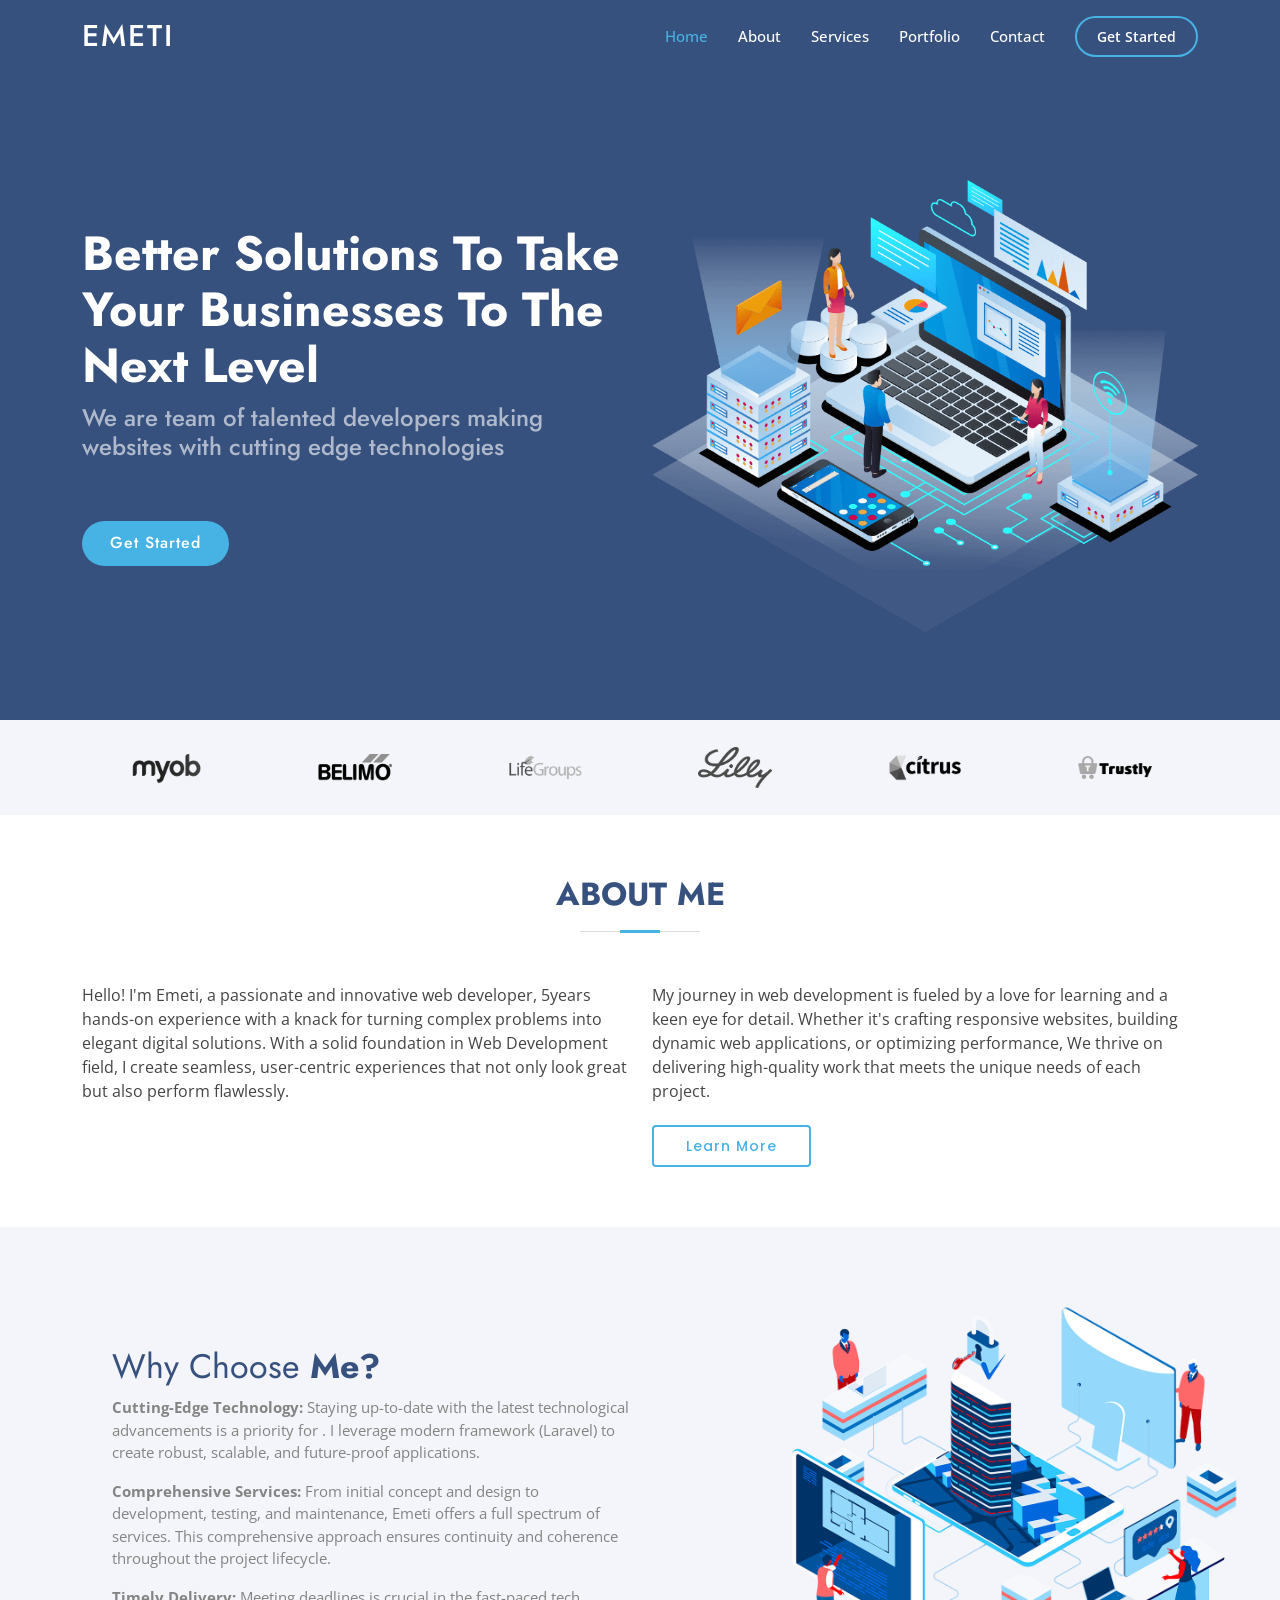
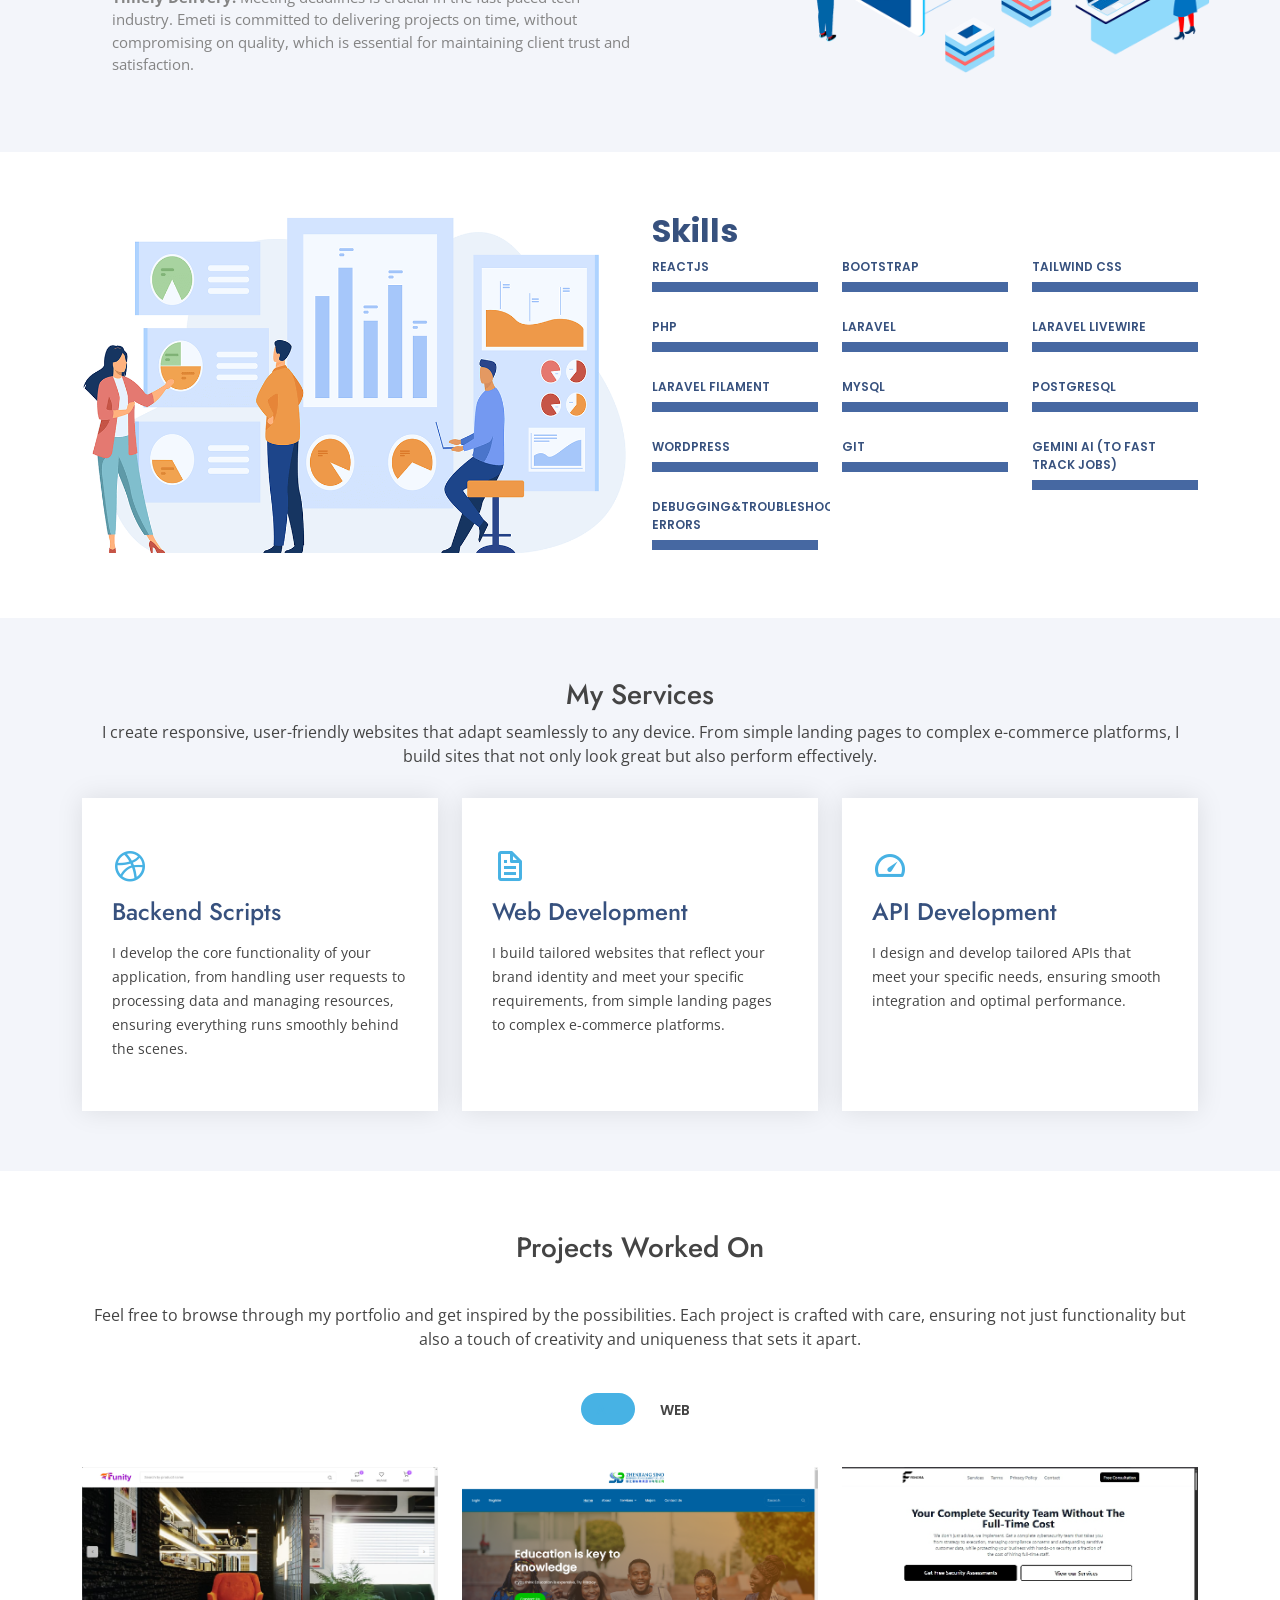
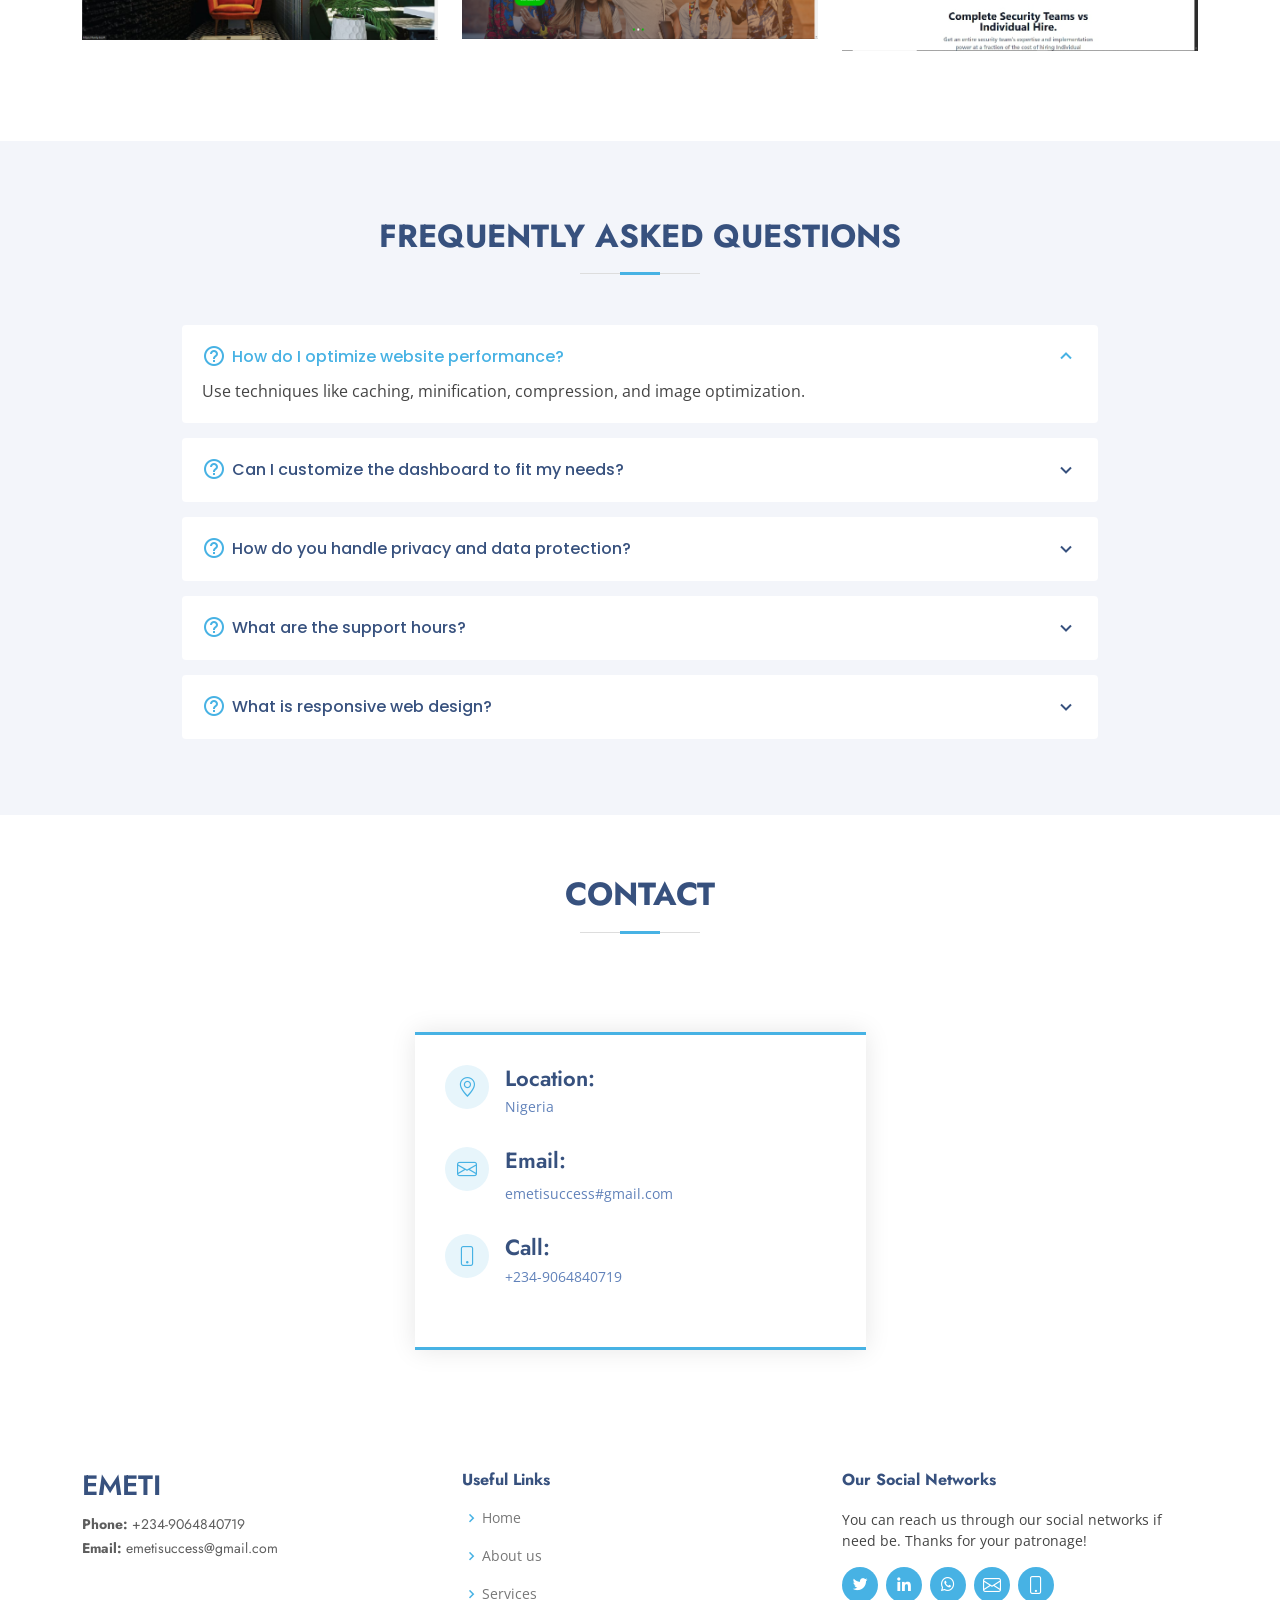
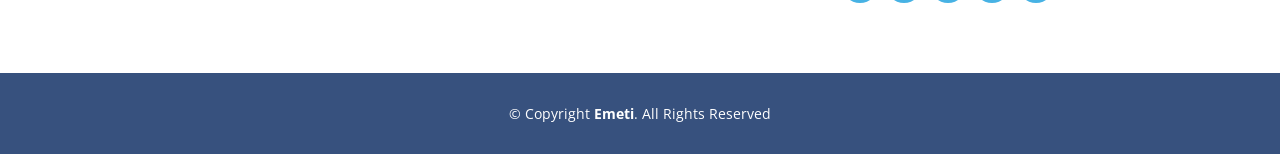
==== index.html @ b88a3e07 "updated my portfolio" ====
<!DOCTYPE html>
<html lang="en">
 <head>
  <meta charset="utf-8" />
  <meta content="width=device-width, initial-scale=1.0" name="viewport" />

  <title>Emeti</title>
  <meta
   content="Portfolio,Open For Work, Reactjs, Senior Laravel developer, php developer, mysql developer, backend developer, JavaScript developer, bootstrap, Ajax, jquery, html, css, WordPress developer, WordPress, web designer, web development instructor, emetisuccess, Emeti, senior Developer, web-developer, web, developer,"
   name="keywords"
  />
  <meta
   content="Emetisuccess for his attention to detail and dedication to quality, Emeti prioritizes performance optimization to create lightning-fast web applications. He leverages the latest techniques and tools, such as caching, compression, and asynchronous programming, to ensure that his apps deliver exceptional speed and responsiveness."
   name="description"
  />
  <!-- Favicons -->
  <link href="assets/img/favicon-32x32.png" rel="icon" />
  <link href="assets/img/favicon-32x32.png" rel="apple-touch-icon" />

  <!-- Google Fonts -->
  <link
   href="https://fonts.googleapis.com/css?family=Open+Sans:300,300i,400,400i,600,600i,700,700i|Jost:300,300i,400,400i,500,500i,600,600i,700,700i|Poppins:300,300i,400,400i,500,500i,600,600i,700,700i"
   rel="stylesheet"
  />

  <!-- Vendor CSS Files -->
  <link href="assets/vendor/aos/aos.css" rel="stylesheet" />
  <link href="assets/vendor/bootstrap/css/bootstrap.min.css" rel="stylesheet" />
  <link href="assets/vendor/bootstrap-icons/bootstrap-icons.css" rel="stylesheet" />
  <link href="assets/vendor/boxicons/css/boxicons.min.css" rel="stylesheet" />
  <link href="assets/vendor/glightbox/css/glightbox.min.css" rel="stylesheet" />
  <link href="assets/vendor/remixicon/remixicon.css" rel="stylesheet" />
  <link href="assets/vendor/swiper/swiper-bundle.min.css" rel="stylesheet" />

  <!-- Template Main CSS File -->
  <link href="assets/css/style.css" rel="stylesheet" />
 </head>

 <body>
  <!-- ======= Header ======= -->
  <header id="header" class="fixed-top">
   <div class="container d-flex align-items-center">
    <h1 class="logo me-auto"><a href="index.html">Emeti</a></h1>

    <nav id="navbar" class="navbar">
     <ul>
      <li><a class="nav-link scrollto active" href="#hero">Home</a></li>
      <li><a class="nav-link scrollto" href="#about">About</a></li>
      <li><a class="nav-link scrollto" href="#services">Services</a></li>
      <li><a class="nav-link scrollto" href="#portfolio">Portfolio</a></li>
      <li><a class="nav-link scrollto" href="#contact">Contact</a></li>
      <li><a class="getstarted scrollto" href="#about">Get Started</a></li>
     </ul>
     <i class="bi bi-list mobile-nav-toggle"></i>
    </nav>
    <!-- .navbar -->
   </div>
  </header>
  <!-- End Header -->

  <!-- ======= Hero Section ======= -->
  <section id="hero" class="d-flex align-items-center">
   <div class="container">
    <div class="row">
     <div
      class="col-lg-6 d-flex flex-column justify-content-center pt-4 pt-lg-0 order-2 order-lg-1"
      data-aos="fade-up"
      data-aos-delay="200"
     >
      <h1>Better Solutions To Take Your Businesses To The Next Level</h1>
      <h2>We are team of talented developers making websites with cutting edge technologies</h2>
      <div class="d-flex justify-content-center justify-content-lg-start">
       <a href="#about" class="btn-get-started scrollto">Get Started</a>
      </div>
     </div>
     <div class="col-lg-6 order-1 order-lg-2 hero-img" data-aos="zoom-in" data-aos-delay="200">
      <img src="assets/img/hero-img.png" class="img-fluid animated" alt="" />
     </div>
    </div>
   </div>
  </section>
  <!-- End Hero -->

  <main id="main">
   <!-- ======= Clients Section ======= -->
   <section id="clients" class="clients section-bg">
    <div class="container">
     <div class="row" data-aos="zoom-in">
      <div class="col-lg-2 col-md-4 col-6 d-flex align-items-center justify-content-center">
       <img src="assets/img/clients/client-1.png" class="img-fluid" alt="" />
      </div>

      <div class="col-lg-2 col-md-4 col-6 d-flex align-items-center justify-content-center">
       <img src="assets/img/clients/client-2.png" class="img-fluid" alt="" />
      </div>

      <div class="col-lg-2 col-md-4 col-6 d-flex align-items-center justify-content-center">
       <img src="assets/img/clients/client-3.png" class="img-fluid" alt="" />
      </div>

      <div class="col-lg-2 col-md-4 col-6 d-flex align-items-center justify-content-center">
       <img src="assets/img/clients/client-4.png" class="img-fluid" alt="" />
      </div>

      <div class="col-lg-2 col-md-4 col-6 d-flex align-items-center justify-content-center">
       <img src="assets/img/clients/client-5.png" class="img-fluid" alt="" />
      </div>

      <div class="col-lg-2 col-md-4 col-6 d-flex align-items-center justify-content-center">
       <img src="assets/img/clients/client-6.png" class="img-fluid" alt="" />
      </div>
     </div>
    </div>
   </section>
   <!-- End Cliens Section -->

   <!-- ======= About Us Section ======= -->
   <section id="about" class="about">
    <div class="container" data-aos="fade-up">
     <div class="section-title">
      <h2>About Me</h2>
     </div>

     <div class="row content">
      <div class="col-lg-6">
       <p>
        Hello! I'm Emeti, a passionate and innovative web developer, 5years hands-on experience with a knack for turning complex
        problems into elegant digital solutions. With a solid foundation in Web Development field, I create seamless, user-centric
        experiences that not only look great but also perform flawlessly.
       </p>
      </div>
      <div class="col-lg-6 pt-4 pt-lg-0">
       <p>
        My journey in web development is fueled by a love for learning and a keen eye for detail. Whether it's crafting responsive
        websites, building dynamic web applications, or optimizing performance, We thrive on delivering high-quality work that
        meets the unique needs of each project.
       </p>
       <a href="#" class="btn-learn-more">Learn More</a>
      </div>
     </div>
    </div>
   </section>
   <!-- End About Us Section -->

   <!-- ======= Why Us Section ======= -->
   <section id="why-us" class="why-us section-bg">
    <div class="container-fluid" data-aos="fade-up">
     <div class="row">
      <div class="col-lg-7 d-flex flex-column justify-content-center align-items-stretch order-2 order-lg-1">
       <div class="content">
        <h3>Why Choose <strong>Me?</strong></h3>
        <p>
         <b>Cutting-Edge Technology:</b> Staying up-to-date with the latest technological advancements is a priority for . I
         leverage modern framework (Laravel) to create robust, scalable, and future-proof applications.
        </p>
        <p>
         <b>Comprehensive Services:</b> From initial concept and design to development, testing, and maintenance, Emeti offers a
         full spectrum of services. This comprehensive approach ensures continuity and coherence throughout the project lifecycle.
        </p>
        <p>
         <b>Timely Delivery:</b> Meeting deadlines is crucial in the fast-paced tech industry. Emeti is committed to delivering
         projects on time, without compromising on quality, which is essential for maintaining client trust and satisfaction.
        </p>
       </div>
      </div>
      <div
       class="col-lg-5 align-items-stretch order-1 order-lg-2 img"
       style="background-image: url('assets/img/why-us.png')"
       data-aos="zoom-in"
       data-aos-delay="150"
      >
       &nbsp;
      </div>
     </div>
    </div>
   </section>
   <!-- End Why Us Section -->

   <!-- ======= Skills Section ======= -->
   <section id="skills" class="skills">
    <div class="container" data-aos="fade-up">
     <div class="row">
      <div class="col-lg-6 d-flex align-items-center" data-aos="fade-right" data-aos-delay="100">
       <img src="assets/img/skills.png" class="img-fluid" alt="" />
      </div>
      <div class="col-lg-6 pt-4 pt-lg-0 content" data-aos="fade-left" data-aos-delay="100">
       <h3>Skills</h3>

       <div class="skills-content row">
        <div class="progress col-xl-4 col-lg-4 col-md-4 col-sm-6 col-6">
         <span class="skill">Reactjs<i class="val"></i></span>
         <div class="progress-bar-wrap">
          <div class="progress-bar" role="progressbar" aria-valuenow="100" aria-valuemin="0" aria-valuemax="100"></div>
         </div>
        </div>

        <div class="progress col-xl-4 col-lg-4 col-md-4 col-sm-6 col-6">
         <span class="skill">Bootstrap<i class="val"></i></span>
         <div class="progress-bar-wrap">
          <div class="progress-bar" role="progressbar" aria-valuenow="100" aria-valuemin="0" aria-valuemax="100"></div>
         </div>
        </div>

        <div class="progress col-xl-4 col-lg-4 col-md-4 col-sm-6 col-6">
         <span class="skill">Tailwind CSS<i class="val"></i></span>
         <div class="progress-bar-wrap">
          <div class="progress-bar" role="progressbar" aria-valuenow="100" aria-valuemin="0" aria-valuemax="100"></div>
         </div>
        </div>

        <div class="progress col-xl-4 col-lg-4 col-md-4 col-sm-6 col-6">
         <span class="skill">PHP<i class="val"></i></span>
         <div class="progress-bar-wrap">
          <div class="progress-bar" role="progressbar" aria-valuenow="100" aria-valuemin="0" aria-valuemax="100"></div>
         </div>
        </div>

        <div class="progress col-xl-4 col-lg-4 col-md-4 col-sm-6 col-6">
         <span class="skill">Laravel<i class="val"></i></span>
         <div class="progress-bar-wrap">
          <div class="progress-bar" role="progressbar" aria-valuenow="100" aria-valuemin="0" aria-valuemax="100"></div>
         </div>
        </div>

        <div class="progress col-xl-4 col-lg-4 col-md-4 col-sm-6 col-6">
         <span class="skill">Laravel Livewire<i class="val"></i></span>
         <div class="progress-bar-wrap">
          <div class="progress-bar" role="progressbar" aria-valuenow="100" aria-valuemin="0" aria-valuemax="100"></div>
         </div>
        </div>

        <div class="progress col-xl-4 col-lg-4 col-md-4 col-sm-6 col-6">
         <span class="skill">Laravel Filament<i class="val"></i></span>
         <div class="progress-bar-wrap">
          <div class="progress-bar" role="progressbar" aria-valuenow="100" aria-valuemin="0" aria-valuemax="100"></div>
         </div>
        </div>

        <div class="progress col-xl-4 col-lg-4 col-md-4 col-sm-6 col-6">
         <span class="skill">MySQL<i class="val"></i></span>
         <div class="progress-bar-wrap">
          <div class="progress-bar" role="progressbar" aria-valuenow="100" aria-valuemin="0" aria-valuemax="100"></div>
         </div>
        </div>
        
        <div class="progress col-xl-4 col-lg-4 col-md-4 col-sm-6 col-6">
         <span class="skill">PostgreSQL<i class="val"></i></span>
         <div class="progress-bar-wrap">
          <div class="progress-bar" role="progressbar" aria-valuenow="100" aria-valuemin="0" aria-valuemax="100"></div>
         </div>
        </div>

        <div class="progress col-xl-4 col-lg-4 col-md-4 col-sm-6 col-6">
         <span class="skill">WordPress<i class="val"></i></span>
         <div class="progress-bar-wrap">
          <div class="progress-bar" role="progressbar" aria-valuenow="100" aria-valuemin="0" aria-valuemax="100"></div>
         </div>
        </div>

        <div class="progress col-xl-4 col-lg-4 col-md-4 col-sm-6 col-6">
         <span class="skill">Git<i class="val"></i></span>
         <div class="progress-bar-wrap">
          <div class="progress-bar" role="progressbar" aria-valuenow="100" aria-valuemin="0" aria-valuemax="100"></div>
         </div>
        </div>

        <div class="progress col-xl-4 col-lg-4 col-md-4 col-sm-6 col-6">
         <span class="skill">Gemini AI (To Fast Track jobs)<i class="val"></i></span>
         <div class="progress-bar-wrap">
          <div class="progress-bar" role="progressbar" aria-valuenow="100" aria-valuemin="0" aria-valuemax="100"></div>
         </div>
        </div>

        <div class="progress col-xl-4 col-lg-4 col-md-4 col-sm-6 col-6">
         <span class="skill">Debugging&Troubleshooting Errors<i class="val"></i></span>
         <div class="progress-bar-wrap">
          <div class="progress-bar" role="progressbar" aria-valuenow="100" aria-valuemin="0" aria-valuemax="100"></div>
         </div>
        </div>
       </div>
      </div>
     </div>
    </div>
   </section>
   <!-- End Skills Section -->

   <!-- ======= Services Section ======= -->
   <section id="services" class="services section-bg">
    <div class="container" data-aos="fade-up">
     <div class="section-title">
      <h3>My Services</h3>
      <p>
       I create responsive, user-friendly websites that adapt seamlessly to any device. From simple landing pages to complex
       e-commerce platforms, I build sites that not only look great but also perform effectively.
      </p>
     </div>

     <div class="row">
      <div class="col-xl-4 col-md-6 d-flex align-items-stretch" data-aos="zoom-in" data-aos-delay="100">
       <div class="icon-box">
        <div class="icon"><i class="bx bxl-dribbble"></i></div>
        <h4><a href="#">Backend Scripts</a></h4>
        <p>
         I develop the core functionality of your application, from handling user requests to processing data and managing
         resources, ensuring everything runs smoothly behind the scenes.
        </p>
       </div>
      </div>

      <div class="col-xl-4 col-md-6 d-flex align-items-stretch mt-4 mt-md-0" data-aos="zoom-in" data-aos-delay="200">
       <div class="icon-box">
        <div class="icon"><i class="bx bx-file"></i></div>
        <h4><a href="#">Web Development</a></h4>
        <p>
         I build tailored websites that reflect your brand identity and meet your specific requirements, from simple landing pages
         to complex e-commerce platforms.
        </p>
       </div>
      </div>

      <div class="col-xl-4 col-md-6 d-flex align-items-stretch mt-4 mt-xl-0" data-aos="zoom-in" data-aos-delay="300">
       <div class="icon-box">
        <div class="icon"><i class="bx bx-tachometer"></i></div>
        <h4><a href="#">API Development</a></h4>
        <p>
         I design and develop tailored APIs that meet your specific needs, ensuring smooth integration and optimal performance.
        </p>
       </div>
      </div>
     </div>
    </div>
   </section>
   <!-- End Services Section -->

   <!-- ======= Cta Section ======= -->
   <!-- ======= Portfolio Section ======= -->
   <section id="portfolio" class="portfolio">
    <div class="container" data-aos="fade-up">
     <div class="section-title">
      <h3 class="section-title">Projects Worked On</h3>
      <p>
       Feel free to browse through my portfolio and get inspired by the possibilities. Each project is crafted with care, ensuring
       not just functionality but also a touch of creativity and uniqueness that sets it apart.
      </p>
     </div>

     <ul id="portfolio-flters" class="d-flex justify-content-center" data-aos="fade-up" data-aos-delay="100">
      <li data-filter="*" class="filter-active">All</li>
      <li data-filter=".filter-web">Web</li>
     </ul>

     <div class="row justify-content-center portfolio-container" data-aos="fade-up" data-aos-delay="200">

      <div class="col-lg-4 col-md-6 portfolio-item filter-web">
       <div class="portfolio-wrap">
        <img src="assets/img/portfolio/funityimg.png" class="img-fluid" alt="" />
        <div class="portfolio-info">
         <h4>Funity</h4>
         <p>Web 3</p>
         <div class="portfolio-links">
          <a href="assets/img/portfolio/funityimg.png" data-gallery="portfolioGallery" class="portfolio-lightbox" title="Funity"><i class="bx bx-plus"></i></a>
          <a href="https://funity.biz" target="_blank" title="More Details"><i class="bx bx-link"></i></a>
         </div>
         <div class="portfolio-btn">
             <a href="https://funity.biz" target="_blank" class="btn-visit">Visit Website</a>
         </div>
        </div>
       </div>
      </div>

      <div class="col-lg-4 col-md-6 portfolio-item filter-web">
       <div class="portfolio-wrap">
        <img src="assets/img/portfolio/zsbcimage.png" class="img-fluid" alt="" />
        <div class="portfolio-info">
         <h4>ZSBCWorld</h4>
         <p>Web Application</p>
         <div class="portfolio-links">
          <a href="assets/img/portfolio/zsbcimage.png" data-gallery="portfolioGallery" class="portfolio-lightbox" title="ZSBCWorld"><i class="bx bx-plus"></i></a>
          <a href="https://zsbcworld.com" target="_blank" title="More Details"><i class="bx bx-link"></i></a>
         </div>
         <div class="portfolio-btn">
             <a href="https://zsbcworld.com" target="_blank" class="btn-visit">Visit Website</a>
         </div>
        </div>
       </div>
      </div>

      <div class="col-lg-4 col-md-6 portfolio-item filter-web">
       <div class="portfolio-wrap">
        <img src="assets/img/portfolio/image_1.png" class="img-fluid" alt="" />
        <div class="portfolio-info">
         <h4>Fendra</h4>
         <p>Web Application</p>
         <div class="portfolio-links">
          <a href="assets/img/portfolio/image_1.png" data-gallery="portfolioGallery" class="portfolio-lightbox" title="Fendra"><i class="bx bx-plus"></i></a>
          <a href="https://fendra.co" target="_blank" title="More Details"><i class="bx bx-link"></i></a>
         </div>
         <div class="portfolio-btn">
             <a href="https://fendra.co" target="_blank" class="btn-visit">Visit Website</a>
         </div>
        </div>
       </div>
      </div>

     </div>
    </div>
   </section>
   <!-- End Portfolio Section -->

   <!-- ======= Team Section ======= -->
   <section id="team" class="team py-2 section-bg"></section>
   <!-- End Team Section -->

   <!-- ======= Pricing Section ======= -->
   <!-- <section id="pricing" class="pricing">
    <div class="container" data-aos="fade-up">
     <div class="section-title">
      <h2>Pricing</h2>
      <p>
       Magnam dolores commodi suscipit. Necessitatibus eius consequatur ex aliquid fuga eum quidem. Sit sint consectetur velit.
       Quisquam quos quisquam cupiditate. Et nemo qui impedit suscipit alias ea. Quia fugiat sit in iste officiis commodi quidem
       hic quas.
      </p>
     </div>

     <div class="row">
      <div class="col-lg-4" data-aos="fade-up" data-aos-delay="100">
       <div class="box">
        <h3>Basic Plan</h3>
        <h4><sup>₦</sup>170k<span></span></h4>
        <ul>
         <li><i class="bx bx-check"></i> 5-page Website</li>
         <li><i class="bx bx-check"></i> Free SSL Certificate</li>
         <li><i class="bx bx-check"></i> Responsive Design</li>
         <li><i class="bx bx-check"></i> 1 Months Support and Maintenance</li>
         <li><i class="bx bx-check"></i> WordPress CMS</li>
         <li><i class="bx bx-check"></i> Hosting Plan and Domain Name</li>
         <li class="na"><i class="bx bx-x"></i> <span>Contact form and email setup with CRM integration</span></li>
        </ul>
       </div>
      </div>

      <div class="col-lg-4 mt-4 mt-lg-0" data-aos="fade-up" data-aos-delay="200">
       <div class="box featured">
        <h3>Standard Plan</h3>
        <h4><sup>₦</sup>260k<span></span></h4>
        <ul>
         <li><i class="bx bx-check"></i> 10-20 Page website</li>
         <li><i class="bx bx-check"></i> Free SSL Certificate</li>
         <li><i class="bx bx-check"></i> Responsive Design</li>
         <li><i class="bx bx-check"></i> Custom-designed template with advanced customization</li>
         <li><i class="bx bx-check"></i> 3 Months Support and Maintenance</li>
         <li><i class="bx bx-check"></i> WordPress CMS</li>
         <li><i class="bx bx-check"></i> Hosting Plan and Domain Name</li>
         <li><i class="bx bx-check"></i> Contact form and email setup with CRM integration</li>
        </ul>
       </div>
      </div>

      <div class="col-lg-4 mt-4 mt-lg-0" data-aos="fade-up" data-aos-delay="300">
       <div class="box">
        <h3>Advance Plan</h3>
        <h4><sup>₦</sup>500k<span></span></h4>
        <ul>
         <li><i class="bx bx-check"></i> 30-page website</li>
         <li><i class="bx bx-check"></i> Free SSL Certificate</li>
         <li><i class="bx bx-check"></i> Enterprise-level CMS</li>
         <li><i class="bx bx-check"></i> Premium hosting and domain registration for 1 year</li>
         <li><i class="bx bx-check"></i> Highly responsive design with advanced mobile and tablet optimization</li>
         <li><i class="bx bx-check"></i> Advanced contact form and email setup with CRM integration</li>
         <li><i class="bx bx-check"></i> E-commerce functionality</li>
         <li><i class="bx bx-check"></i> 6 months of support and maintenance</li>
         <li><i class="bx bx-check"></i> Highly customized design with advanced layout options</li>
        </ul>
       </div>
      </div>
     </div>
    </div>
   </section> -->
   <!-- End Pricing Section -->

   <!-- ======= Frequently Asked Questions Section ======= -->
   <section id="faq" class="faq section-bg">
    <div class="container" data-aos="fade-up">
     <div class="section-title">
      <h2>Frequently Asked Questions</h2>
     </div>

     <div class="faq-list">
      <ul>
       <li data-aos="fade-up" data-aos-delay="100">
        <i class="bx bx-help-circle icon-help"></i>
        <a data-bs-toggle="collapse" class="collapse" data-bs-target="#faq-list-1"
         >How do I optimize website performance?<i class="bx bx-chevron-down icon-show"></i
         ><i class="bx bx-chevron-up icon-close"></i
        ></a>
        <div id="faq-list-1" class="collapse show" data-bs-parent=".faq-list">
         <p>Use techniques like caching, minification, compression, and image optimization.</p>
        </div>
       </li>

       <li data-aos="fade-up" data-aos-delay="200">
        <i class="bx bx-help-circle icon-help"></i>
        <a data-bs-toggle="collapse" data-bs-target="#faq-list-2" class="collapsed"
         >Can I customize the dashboard to fit my needs?<i class="bx bx-chevron-down icon-show"></i
         ><i class="bx bx-chevron-up icon-close"></i
        ></a>
        <div id="faq-list-2" class="collapse" data-bs-parent=".faq-list">
         <p>Yes, you can customize the dashboard by adding or removing widgets and rearranging the layout.</p>
        </div>
       </li>

       <li data-aos="fade-up" data-aos-delay="300">
        <i class="bx bx-help-circle icon-help"></i>
        <a data-bs-toggle="collapse" data-bs-target="#faq-list-3" class="collapsed"
         >How do you handle privacy and data protection? <i class="bx bx-chevron-down icon-show"></i
         ><i class="bx bx-chevron-up icon-close"></i
        ></a>
        <div id="faq-list-3" class="collapse" data-bs-parent=".faq-list">
         <p>
          We comply with applicable data protection regulations and ensure that your data is only used for the intended purpose.
         </p>
        </div>
       </li>

       <li data-aos="fade-up" data-aos-delay="400">
        <i class="bx bx-help-circle icon-help"></i>
        <a data-bs-toggle="collapse" data-bs-target="#faq-list-4" class="collapsed"
         >What are the support hours?<i class="bx bx-chevron-down icon-show"></i><i class="bx bx-chevron-up icon-close"></i
        ></a>
        <div id="faq-list-4" class="collapse" data-bs-parent=".faq-list">
         <p>Monday to Friday, 9am to 5pm</p>
        </div>
       </li>

       <li data-aos="fade-up" data-aos-delay="500">
        <i class="bx bx-help-circle icon-help"></i>
        <a data-bs-toggle="collapse" data-bs-target="#faq-list-5" class="collapsed"
         >What is responsive web design? <i class="bx bx-chevron-down icon-show"></i><i class="bx bx-chevron-up icon-close"></i
        ></a>
        <div id="faq-list-5" class="collapse" data-bs-parent=".faq-list">
         <p>An approach to designing websites that adapt to different screen sizes and devices.</p>
        </div>
       </li>
      </ul>
     </div>
    </div>
   </section>
   <!-- End Frequently Asked Questions Section -->

   <!-- ======= Contact Section ======= -->
   <section id="contact" class="contact">
    <div class="container" data-aos="fade-up">
     <div class="section-title">
      <h2>Contact</h2>
      <p></p>
     </div>
     <div class="row justify-content-center mt-5">
      <div class="col-lg-5 d-flex align-items-stretch">
       <div class="info">
        <div class="address">
         <i class="bi bi-geo-alt"></i>
         <h4>Location:</h4>
         <p>Nigeria</p>
        </div>

        <div class="email">
         <i class="bi bi-envelope"></i>
         <h4>Email:</h4>
         <p>emetisuccess#gmail.com</p>
        </div>

        <div class="phone">
         <i class="bi bi-phone"></i>
         <h4>Call:</h4>
         <p>+234-9064840719</p>
        </div>
       </div>
      </div>

      <!-- <div class="col-lg-7 mt-5 mt-lg-0 d-flex align-items-stretch">
       <form action="forms/contact.php" method="post" role="form" class="php-email-form">
        <div class="row">
         <div class="form-group col-md-6">
          <label for="name">Your Name</label>
          <input type="text" name="name" class="form-control" id="name" required />
         </div>
         <div class="form-group col-md-6">
          <label for="name">Your Email</label>
          <input type="email" class="form-control" name="email" id="email" required />
         </div>
        </div>
        <div class="form-group">
         <label for="name">Subject</label>
         <input type="text" class="form-control" name="subject" id="subject" required />
        </div>
        <div class="form-group">
         <label for="name">Message</label>
         <textarea class="form-control" name="message" rows="10" required></textarea>
        </div>
        <div class="my-3">
         <div class="loading">Loading</div>
         <div class="error-message"></div>
         <div class="sent-message">Your message has been sent. Thank you!</div>
        </div>
        <div class="text-center"><button type="submit">Send Message</button></div>
       </form>
      </div> -->
     </div>
    </div>
   </section>
   <!-- End Contact Section -->
  </main>
  <!-- End #main -->

  <!-- ======= Footer ======= -->
  <footer id="footer">
   <div class="footer-top">
    <div class="container">
     <div class="row">
      <div class="col-lg-4 col-md-6 footer-contact">
       <h3>Emeti</h3>
       <p>
        <strong>Phone:</strong> +234-9064840719<br />
        <strong>Email:</strong> emetisuccess@gmail.com<br />
       </p>
      </div>

      <div class="col-lg-4 col-md-6 footer-links">
       <h4>Useful Links</h4>
       <ul>
        <li><i class="bx bx-chevron-right"></i> <a href="#">Home</a></li>
        <li><i class="bx bx-chevron-right"></i> <a href="#about">About us</a></li>
        <li><i class="bx bx-chevron-right"></i> <a href="#services">Services</a></li>
        <!-- <li><i class="bx bx-chevron-right"></i> <a href="#">Terms of service</a></li>
        <li><i class="bx bx-chevron-right"></i> <a href="#">Privacy policy</a></li> -->
       </ul>
      </div>

      <!-- <div class="col-lg-3 col-md-6 footer-links">
       <h4>Our Services</h4>
       <ul>
        <li><i class="bx bx-chevron-right"></i> <a href="#">Web Design</a></li>
        <li><i class="bx bx-chevron-right"></i> <a href="#">Web Development</a></li>
        <li><i class="bx bx-chevron-right"></i> <a href="#">Graphic Design</a></li>
       </ul>
      </div> -->

      <div class="col-lg-4 col-md-6 footer-links">
       <h4>Our Social Networks</h4>
       <p>You can reach us through our social networks if need be. Thanks for your patronage!</p>
       <div class="social-links mt-3">
        <a href="https://x.com/emetisuccess"><i class="bx bxl-twitter"></i></a>
        <a href="https://www.linkedin.com/in/emeti-etim/"><i class="bx bxl-linkedin"></i></a>
        <a href="https://wa.me/+2349064840719"><i class="bx bxl-whatsapp"></i></a>
        <a href="mailto:emetisuccess@gmail.com"><i class="bx bi-envelope"></i></a>
        <a href="tel:+2349064840719"><i class="bx bi-phone"></i></a>
       </div>
      </div>
     </div>
    </div>
   </div>

   <div class="container footer-bottom clearfix d-flex align-items-center justify-content-center">
    <div class="copyright">
     &copy; Copyright <strong><span>Emeti</span></strong
     >. All Rights Reserved
    </div>
   </div>
  </footer>
  <!-- End Footer -->

  <div id="preloader"></div>
  <a href="#" class="back-to-top d-flex align-items-center justify-content-center"><i class="bi bi-arrow-up-short"></i></a>

  <!-- Vendor JS Files -->
  <script src="assets/vendor/aos/aos.js"></script>
  <script src="assets/vendor/bootstrap/js/bootstrap.bundle.min.js"></script>
  <script src="assets/vendor/glightbox/js/glightbox.min.js"></script>
  <script src="assets/vendor/isotope-layout/isotope.pkgd.min.js"></script>
  <script src="assets/vendor/swiper/swiper-bundle.min.js"></script>
  <script src="assets/vendor/waypoints/noframework.waypoints.js"></script>
  <script src="assets/vendor/php-email-form/validate.js"></script>

  <!-- Template Main JS File -->
  <script src="assets/js/main.js"></script>
 </body>
</html>
---- assets/css/style.css ----
/**
* Template Name: Arsha
* Template URL: https://bootstrapmade.com/arsha-free-bootstrap-html-template-corporate/
* Updated: Mar 17 2024 with Bootstrap v5.3.3
* Author: BootstrapMade.com
* License: https://bootstrapmade.com/license/
*/

/*--------------------------------------------------------------
# General
--------------------------------------------------------------*/
body {
  font-family: "Open Sans", sans-serif;
  color: #444444;
}

a {
  color: #47b2e4;
  text-decoration: none;
}

a:hover {
  color: #73c5eb;
  text-decoration: none;
}

h1,
h2,
h3,
h4,
h5,
h6 {
  font-family: "Jost", sans-serif;
}

/*--------------------------------------------------------------
# Preloader
--------------------------------------------------------------*/
#preloader {
  position: fixed;
  top: 0;
  left: 0;
  right: 0;
  bottom: 0;
  z-index: 9999;
  overflow: hidden;
  background: #37517e;
}

#preloader:before {
  content: "";
  position: fixed;
  top: calc(50% - 30px);
  left: calc(50% - 30px);
  border: 6px solid #37517e;
  border-top-color: #fff;
  border-bottom-color: #fff;
  border-radius: 50%;
  width: 60px;
  height: 60px;
  animation: animate-preloader 1s linear infinite;
}

@keyframes animate-preloader {
  0% {
    transform: rotate(0deg);
  }

  100% {
    transform: rotate(360deg);
  }
}

/*--------------------------------------------------------------
# Back to top button
--------------------------------------------------------------*/
.back-to-top {
  position: fixed;
  visibility: hidden;
  opacity: 0;
  right: 15px;
  bottom: 15px;
  z-index: 996;
  background: #47b2e4;
  width: 40px;
  height: 40px;
  border-radius: 50px;
  transition: all 0.4s;
}

.back-to-top i {
  font-size: 24px;
  color: #fff;
  line-height: 0;
}

.back-to-top:hover {
  background: #6bc1e9;
  color: #fff;
}

.back-to-top.active {
  visibility: visible;
  opacity: 1;
}

/*--------------------------------------------------------------
# Header
--------------------------------------------------------------*/
#header {
  transition: all 0.5s;
  z-index: 997;
  padding: 15px 0;
}

#header.header-scrolled,
#header.header-inner-pages {
  background: rgba(40, 58, 90, 0.9);
}

#header .logo {
  font-size: 30px;
  margin: 0;
  padding: 0;
  line-height: 1;
  font-weight: 500;
  letter-spacing: 2px;
  text-transform: uppercase;
}

#header .logo a {
  color: #fff;
}

#header .logo img {
  max-height: 40px;
}

/*--------------------------------------------------------------
# Navigation Menu
--------------------------------------------------------------*/
/**
* Desktop Navigation 
*/
.navbar {
  padding: 0;
}

.navbar ul {
  margin: 0;
  padding: 0;
  display: flex;
  list-style: none;
  align-items: center;
}

.navbar li {
  position: relative;
}

.navbar a,
.navbar a:focus {
  display: flex;
  align-items: center;
  justify-content: space-between;
  padding: 10px 0 10px 30px;
  font-size: 15px;
  font-weight: 500;
  color: #fff;
  white-space: nowrap;
  transition: 0.3s;
}

.navbar a i,
.navbar a:focus i {
  font-size: 12px;
  line-height: 0;
  margin-left: 5px;
}

.navbar a:hover,
.navbar .active,
.navbar .active:focus,
.navbar li:hover>a {
  color: #47b2e4;
}

.navbar .getstarted,
.navbar .getstarted:focus {
  padding: 8px 20px;
  margin-left: 30px;
  border-radius: 50px;
  color: #fff;
  font-size: 14px;
  border: 2px solid #47b2e4;
  font-weight: 600;
}

.navbar .getstarted:hover,
.navbar .getstarted:focus:hover {
  color: #fff;
  background: #31a9e1;
}

.navbar .dropdown ul {
  display: block;
  position: absolute;
  left: 14px;
  top: calc(100% + 30px);
  margin: 0;
  padding: 10px 0;
  z-index: 99;
  opacity: 0;
  visibility: hidden;
  background: #fff;
  box-shadow: 0px 0px 30px rgba(127, 137, 161, 0.25);
  transition: 0.3s;
  border-radius: 4px;
}

.navbar .dropdown ul li {
  min-width: 200px;
}

.navbar .dropdown ul a {
  padding: 10px 20px;
  font-size: 14px;
  text-transform: none;
  font-weight: 500;
  color: #0c3c53;
}

.navbar .dropdown ul a i {
  font-size: 12px;
}

.navbar .dropdown ul a:hover,
.navbar .dropdown ul .active:hover,
.navbar .dropdown ul li:hover>a {
  color: #47b2e4;
}

.navbar .dropdown:hover>ul {
  opacity: 1;
  top: 100%;
  visibility: visible;
}

.navbar .dropdown .dropdown ul {
  top: 0;
  left: calc(100% - 30px);
  visibility: hidden;
}

.navbar .dropdown .dropdown:hover>ul {
  opacity: 1;
  top: 0;
  left: 100%;
  visibility: visible;
}

@media (max-width: 1366px) {
  .navbar .dropdown .dropdown ul {
    left: -90%;
  }

  .navbar .dropdown .dropdown:hover>ul {
    left: -100%;
  }
}

/**
* Mobile Navigation 
*/
.mobile-nav-toggle {
  color: #fff;
  font-size: 28px;
  cursor: pointer;
  display: none;
  line-height: 0;
  transition: 0.5s;
}

.mobile-nav-toggle.bi-x {
  color: #fff;
}

@media (max-width: 991px) {
  .mobile-nav-toggle {
    display: block;
  }

  .navbar ul {
    display: none;
  }
}

.navbar-mobile {
  position: fixed;
  overflow: hidden;
  top: 0;
  right: 0;
  left: 0;
  bottom: 0;
  background: rgba(40, 58, 90, 0.9);
  transition: 0.3s;
  z-index: 999;
}

.navbar-mobile .mobile-nav-toggle {
  position: absolute;
  top: 15px;
  right: 15px;
}

.navbar-mobile ul {
  display: block;
  position: absolute;
  top: 55px;
  right: 15px;
  bottom: 15px;
  left: 15px;
  padding: 10px 0;
  border-radius: 10px;
  background-color: #fff;
  overflow-y: auto;
  transition: 0.3s;
}

.navbar-mobile a,
.navbar-mobile a:focus {
  padding: 10px 20px;
  font-size: 15px;
  color: #37517e;
}

.navbar-mobile a:hover,
.navbar-mobile .active,
.navbar-mobile li:hover>a {
  color: #47b2e4;
}

.navbar-mobile .getstarted,
.navbar-mobile .getstarted:focus {
  margin: 15px;
  color: #37517e;
}

.navbar-mobile .dropdown ul {
  position: static;
  display: none;
  margin: 10px 20px;
  padding: 10px 0;
  z-index: 99;
  opacity: 1;
  visibility: visible;
  background: #fff;
  box-shadow: 0px 0px 30px rgba(127, 137, 161, 0.25);
}

.navbar-mobile .dropdown ul li {
  min-width: 200px;
}

.navbar-mobile .dropdown ul a {
  padding: 10px 20px;
}

.navbar-mobile .dropdown ul a i {
  font-size: 12px;
}

.navbar-mobile .dropdown ul a:hover,
.navbar-mobile .dropdown ul .active:hover,
.navbar-mobile .dropdown ul li:hover>a {
  color: #47b2e4;
}

.navbar-mobile .dropdown>.dropdown-active {
  display: block;
  visibility: visible !important;
}

/*--------------------------------------------------------------
# Hero Section
--------------------------------------------------------------*/
#hero {
  width: 100%;
  height: 80vh;
  background: #37517e;
}

#hero .container {
  padding-top: 72px;
}

#hero h1 {
  margin: 0 0 10px 0;
  font-size: 48px;
  font-weight: 700;
  line-height: 56px;
  color: #fff;
}

#hero h2 {
  color: rgba(255, 255, 255, 0.6);
  margin-bottom: 50px;
  font-size: 24px;
}

#hero .btn-get-started {
  font-family: "Jost", sans-serif;
  font-weight: 500;
  font-size: 16px;
  letter-spacing: 1px;
  display: inline-block;
  padding: 10px 28px 11px 28px;
  border-radius: 50px;
  transition: 0.5s;
  margin: 10px 0 0 0;
  color: #fff;
  background: #47b2e4;
}

#hero .btn-get-started:hover {
  background: #209dd8;
}

#hero .btn-watch-video {
  font-size: 16px;
  display: flex;
  align-items: center;
  transition: 0.5s;
  margin: 10px 0 0 25px;
  color: #fff;
  line-height: 1;
}

#hero .btn-watch-video i {
  line-height: 0;
  color: #fff;
  font-size: 32px;
  transition: 0.3s;
  margin-right: 8px;
}

#hero .btn-watch-video:hover i {
  color: #47b2e4;
}

#hero .animated {
  animation: up-down 2s ease-in-out infinite alternate-reverse both;
}

@media (max-width: 991px) {
  #hero {
    height: 100vh;
    text-align: center;
  }

  #hero .animated {
    animation: none;
  }

  #hero .hero-img {
    text-align: center;
  }

  #hero .hero-img img {
    width: 60%;
  }
}

@media (max-width: 768px) {
  #hero h1 {
    font-size: 28px;
    line-height: 36px;
  }

  #hero h2 {
    font-size: 18px;
    line-height: 24px;
    margin-bottom: 30px;
  }

  #hero .hero-img img {
    width: 70%;
  }
}

@media (max-width: 575px) {
  #hero .hero-img img {
    width: 80%;
  }

  #hero .btn-get-started {
    font-size: 16px;
    padding: 10px 24px 11px 24px;
  }
}

@keyframes up-down {
  0% {
    transform: translateY(10px);
  }

  100% {
    transform: translateY(-10px);
  }
}

/*--------------------------------------------------------------
# Sections General
--------------------------------------------------------------*/
section {
  padding: 60px 0;
  overflow: hidden;
}

.section-bg {
  background-color: #f3f5fa;
}

.section-title {
  text-align: center;
  padding-bottom: 30px;
}

.section-title h2 {
  font-size: 32px;
  font-weight: bold;
  text-transform: uppercase;
  margin-bottom: 20px;
  padding-bottom: 20px;
  position: relative;
  color: #37517e;
}

.section-title h2::before {
  content: "";
  position: absolute;
  display: block;
  width: 120px;
  height: 1px;
  background: #ddd;
  bottom: 1px;
  left: calc(50% - 60px);
}

.section-title h2::after {
  content: "";
  position: absolute;
  display: block;
  width: 40px;
  height: 3px;
  background: #47b2e4;
  bottom: 0;
  left: calc(50% - 20px);
}

.section-title p {
  margin-bottom: 0;
}

/*--------------------------------------------------------------
# Clients
--------------------------------------------------------------*/
.clients {
  padding: 12px 0;
  text-align: center;
}

.clients img {
  max-width: 45%;
  transition: all 0.4s ease-in-out;
  display: inline-block;
  padding: 15px 0;
  filter: grayscale(100);
}

.clients img:hover {
  filter: none;
  transform: scale(1.1);
}

@media (max-width: 768px) {
  .clients img {
    max-width: 40%;
  }
}

/*--------------------------------------------------------------
# About Us
--------------------------------------------------------------*/
.about .content h3 {
  font-weight: 600;
  font-size: 26px;
}

.about .content ul {
  list-style: none;
  padding: 0;
}

.about .content ul li {
  padding-left: 28px;
  position: relative;
}

.about .content ul li+li {
  margin-top: 10px;
}

.about .content ul i {
  position: absolute;
  left: 0;
  top: 2px;
  font-size: 20px;
  color: #47b2e4;
  line-height: 1;
}

.about .content p:last-child {
  margin-bottom: 0;
}

.about .content .btn-learn-more {
  font-family: "Poppins", sans-serif;
  font-weight: 500;
  font-size: 14px;
  letter-spacing: 1px;
  display: inline-block;
  padding: 12px 32px;
  border-radius: 4px;
  transition: 0.3s;
  line-height: 1;
  color: #47b2e4;
  animation-delay: 0.8s;
  margin-top: 6px;
  border: 2px solid #47b2e4;
}

.about .content .btn-learn-more:hover {
  background: #47b2e4;
  color: #fff;
  text-decoration: none;
}

/*--------------------------------------------------------------
# Why Us
--------------------------------------------------------------*/
.why-us .content {
  padding: 60px 100px 0 100px;
}

.why-us .content h3 {
  font-weight: 400;
  font-size: 34px;
  color: #37517e;
}

.why-us .content h4 {
  font-size: 20px;
  font-weight: 700;
  margin-top: 5px;
}

.why-us .content p {
  font-size: 15px;
  color: #848484;
}

.why-us .img {
  background-size: contain;
  background-repeat: no-repeat;
  background-position: center center;
}

.why-us .accordion-list {
  padding: 0 100px 60px 100px;
}

.why-us .accordion-list ul {
  padding: 0;
  list-style: none;
}

.why-us .accordion-list li+li {
  margin-top: 15px;
}

.why-us .accordion-list li {
  padding: 20px;
  background: #fff;
  border-radius: 4px;
}

.why-us .accordion-list a {
  display: block;
  position: relative;
  font-family: "Poppins", sans-serif;
  font-size: 16px;
  line-height: 24px;
  font-weight: 500;
  padding-right: 30px;
  outline: none;
  cursor: pointer;
}

.why-us .accordion-list span {
  color: #47b2e4;
  font-weight: 600;
  font-size: 18px;
  padding-right: 10px;
}

.why-us .accordion-list i {
  font-size: 24px;
  position: absolute;
  right: 0;
  top: 0;
}

.why-us .accordion-list p {
  margin-bottom: 0;
  padding: 10px 0 0 0;
}

.why-us .accordion-list .icon-show {
  display: none;
}

.why-us .accordion-list a.collapsed {
  color: #343a40;
}

.why-us .accordion-list a.collapsed:hover {
  color: #47b2e4;
}

.why-us .accordion-list a.collapsed .icon-show {
  display: inline-block;
}

.why-us .accordion-list a.collapsed .icon-close {
  display: none;
}

@media (max-width: 1024px) {

  .why-us .content,
  .why-us .accordion-list {
    padding-left: 0;
    padding-right: 0;
  }
}

@media (max-width: 992px) {
  .why-us .img {
    min-height: 400px;
  }

  .why-us .content {
    padding-top: 30px;
  }

  .why-us .accordion-list {
    padding-bottom: 30px;
  }
}

@media (max-width: 575px) {
  .why-us .img {
    min-height: 200px;
  }
}

/*--------------------------------------------------------------
# Skills
--------------------------------------------------------------*/
.skills .content h3 {
  font-weight: 700;
  font-size: 32px;
  color: #37517e;
  font-family: "Poppins", sans-serif;
}

.skills .content ul {
  list-style: none;
  padding: 0;
}

.skills .content ul li {
  padding-bottom: 10px;
}

.skills .content ul i {
  font-size: 20px;
  padding-right: 4px;
  color: #47b2e4;
}

.skills .content p:last-child {
  margin-bottom: 0;
}

.skills .progress {
  height: 60px;
  display: block;
  background: none;
  border-radius: 0;
}

.skills .progress .skill {
  padding: 0;
  margin: 0 0 6px 0;
  text-transform: uppercase;
  display: block;
  font-weight: 600;
  font-family: "Poppins", sans-serif;
  color: #37517e;
}

.skills .progress .skill .val {
  float: right;
  font-style: normal;
}

.skills .progress-bar-wrap {
  background: #e8edf5;
  height: 10px;
}

.skills .progress-bar {
  width: 1px;
  height: 10px;
  transition: 0.9s;
  background-color: #4668a2;
}

/*--------------------------------------------------------------
# Services
--------------------------------------------------------------*/
.services .icon-box {
  box-shadow: 0px 0 25px 0 rgba(0, 0, 0, 0.1);
  padding: 50px 30px;
  transition: all ease-in-out 0.4s;
  background: #fff;
}

.services .icon-box .icon {
  margin-bottom: 10px;
}

.services .icon-box .icon i {
  color: #47b2e4;
  font-size: 36px;
  transition: 0.3s;
}

.services .icon-box h4 {
  font-weight: 500;
  margin-bottom: 15px;
  font-size: 24px;
}

.services .icon-box h4 a {
  color: #37517e;
  transition: ease-in-out 0.3s;
}

.services .icon-box p {
  line-height: 24px;
  font-size: 14px;
  margin-bottom: 0;
}

.services .icon-box:hover {
  transform: translateY(-10px);
}

.services .icon-box:hover h4 a {
  color: #47b2e4;
}

/*--------------------------------------------------------------
# Cta
--------------------------------------------------------------*/
.cta {
  background: linear-gradient(rgba(40, 58, 90, 0.9), rgba(40, 58, 90, 0.9)), url("../img/cta-bg.jpg") fixed center center;
  background-size: cover;
  padding: 120px 0;
}

.cta h3 {
  color: #fff;
  font-size: 28px;
  font-weight: 700;
}

.cta p {
  color: #fff;
}

.cta .cta-btn {
  font-family: "Jost", sans-serif;
  font-weight: 500;
  font-size: 16px;
  letter-spacing: 1px;
  display: inline-block;
  padding: 12px 40px;
  border-radius: 50px;
  transition: 0.5s;
  margin: 10px;
  border: 2px solid #fff;
  color: #fff;
}

.cta .cta-btn:hover {
  background: #47b2e4;
  border: 2px solid #47b2e4;
}

@media (max-width: 1024px) {
  .cta {
    background-attachment: scroll;
  }
}

@media (min-width: 769px) {
  .cta .cta-btn-container {
    display: flex;
    align-items: center;
    justify-content: flex-end;
  }
}

/*--------------------------------------------------------------
# Portfolio
--------------------------------------------------------------*/
.portfolio #portfolio-flters {
  list-style: none;
  margin-bottom: 20px;
}

.portfolio #portfolio-flters li {
  cursor: pointer;
  display: inline-block;
  margin: 10px 5px;
  font-size: 15px;
  font-weight: 500;
  line-height: 1;
  color: #444444;
  transition: all 0.3s;
  padding: 8px 20px;
  border-radius: 50px;
  font-family: "Poppins", sans-serif;
}

.portfolio #portfolio-flters li:hover,
.portfolio #portfolio-flters li.filter-active {
  background: #47b2e4;
  color: #fff;
}

.portfolio .portfolio-item {
  margin-bottom: 30px;
}

.portfolio #portfolio-flters {
  padding: 0;
  margin: 0 auto 35px auto;
  list-style: none;
  text-align: center;
  border-radius: 50px;
  padding: 2px 15px;
}

.portfolio #portfolio-flters li {
  cursor: pointer;
  display: inline-block;
  padding: 10px 15px 8px 15px;
  font-size: 14px;
  font-weight: 600;
  line-height: 1;
  text-transform: uppercase;
  color: #444444;
  margin-bottom: 5px;
  transition: all 0.3s ease-in-out;
}

.portfolio #portfolio-flters li:hover,
.portfolio #portfolio-flters li.filter-active {
  color: #47b2e4;
}

.portfolio #portfolio-flters li:last-child {
  margin-right: 0;
}

.portfolio .portfolio-wrap {
  transition: 0.3s;
  position: relative;
  overflow: hidden;
  z-index: 1;
  background: rgba(55, 81, 126, 0.8);
}

.portfolio .portfolio-wrap::before {
  content: "";
  background: rgba(55, 81, 126, 0.7);
  position: absolute;
  left: 30px;
  right: 30px;
  top: 30px;
  bottom: 30px;
  transition: all ease-in-out 0.3s;
  z-index: 2;
  opacity: 0;
}

.portfolio .portfolio-wrap .portfolio-info {
  opacity: 0;
  position: absolute;
  top: 0;
  left: 0;
  right: 0;
  bottom: 0;
  text-align: center;
  z-index: 3;
  transition: all ease-in-out 0.3s;
  display: flex;
  flex-direction: column;
  justify-content: center;
  align-items: center;
}

.portfolio .portfolio-wrap .portfolio-info h4 {
  font-size: 20px;
  color: #fff;
  font-weight: 600;
}

.portfolio .portfolio-wrap .portfolio-info p {
  color: #f9fcfe;
  font-size: 14px;
  text-transform: uppercase;
}

.portfolio .portfolio-wrap .portfolio-links {
  margin-top: 10px;
}

.portfolio .portfolio-wrap .portfolio-links a {
  color: #fff;
  margin: 0 2px;
  font-size: 28px;
  display: inline-block;
  transition: 0.3s;
}

.portfolio .portfolio-wrap .portfolio-links a:hover {
  color: #47b2e4;
}

.portfolio .portfolio-wrap .portfolio-btn {
    margin-top: 15px;
}

.portfolio .portfolio-wrap .btn-visit {
    background: #47b2e4;
    color: #fff;
    padding: 8px 20px;
    border-radius: 50px;
    font-size: 14px;
    font-weight: 600;
    text-transform: uppercase;
    transition: 0.3s;
    text-decoration: none;
    display: inline-block;
}

.portfolio .portfolio-wrap .btn-visit:hover {
    background: #209dd8;
    color: #fff;
}

.portfolio .portfolio-wrap:hover::before {
  top: 0;
  left: 0;
  right: 0;
  bottom: 0;
  opacity: 1;
}

.portfolio .portfolio-wrap:hover .portfolio-info {
  opacity: 1;
}

.portfolio .portfolio-wrap:hover .portfolio-info::before {
  top: 15px;
  left: 15px;
}

.portfolio .portfolio-wrap:hover .portfolio-info::after {
  bottom: 15px;
  right: 15px;
}

/*--------------------------------------------------------------
# Portfolio Details
--------------------------------------------------------------*/
.portfolio-details {
  padding-top: 40px;
}

.portfolio-details .portfolio-details-slider img {
  width: 100%;
}

.portfolio-details .portfolio-details-slider .swiper-pagination {
  margin-top: 20px;
  position: relative;
}

.portfolio-details .portfolio-details-slider .swiper-pagination .swiper-pagination-bullet {
  width: 12px;
  height: 12px;
  background-color: #fff;
  opacity: 1;
  border: 1px solid #47b2e4;
}

.portfolio-details .portfolio-details-slider .swiper-pagination .swiper-pagination-bullet-active {
  background-color: #47b2e4;
}

.portfolio-details .portfolio-info {
  padding: 30px;
  box-shadow: 0px 0 30px rgba(55, 81, 126, 0.08);
}

.portfolio-details .portfolio-info h3 {
  font-size: 22px;
  font-weight: 700;
  margin-bottom: 20px;
  padding-bottom: 20px;
  border-bottom: 1px solid #eee;
}

.portfolio-details .portfolio-info ul {
  list-style: none;
  padding: 0;
  font-size: 15px;
}

.portfolio-details .portfolio-info ul li+li {
  margin-top: 10px;
}

.portfolio-details .portfolio-description {
  padding-top: 30px;
}

.portfolio-details .portfolio-description h2 {
  font-size: 26px;
  font-weight: 700;
  margin-bottom: 20px;
}

.portfolio-details .portfolio-description p {
  padding: 0;
}

/*--------------------------------------------------------------
# Team
--------------------------------------------------------------*/
.team .member {
  position: relative;
  box-shadow: 0px 2px 15px rgba(0, 0, 0, 0.1);
  padding: 30px;
  border-radius: 5px;
  background: #fff;
  transition: 0.5s;
  height: 100%;
}

.team .member .pic {
  overflow: hidden;
  width: 180px;
  border-radius: 50%;
}

.team .member .pic img {
  transition: ease-in-out 0.3s;
}

.team .member:hover {
  transform: translateY(-10px);
}

.team .member .member-info {
  padding-left: 30px;
}

.team .member h4 {
  font-weight: 700;
  margin-bottom: 5px;
  font-size: 20px;
  color: #37517e;
}

.team .member span {
  display: block;
  font-size: 15px;
  padding-bottom: 10px;
  position: relative;
  font-weight: 500;
}

.team .member span::after {
  content: "";
  position: absolute;
  display: block;
  width: 50px;
  height: 1px;
  background: #cbd6e9;
  bottom: 0;
  left: 0;
}

.team .member p {
  margin: 10px 0 0 0;
  font-size: 14px;
}

.team .member .social {
  margin-top: 12px;
  display: flex;
  align-items: center;
  justify-content: flex-start;
}

.team .member .social a {
  transition: ease-in-out 0.3s;
  display: flex;
  align-items: center;
  justify-content: center;
  border-radius: 50px;
  width: 32px;
  height: 32px;
  background: #eff2f8;
}

.team .member .social a i {
  color: #37517e;
  font-size: 16px;
  margin: 0 2px;
}

.team .member .social a:hover {
  background: #47b2e4;
}

.team .member .social a:hover i {
  color: #fff;
}

.team .member .social a+a {
  margin-left: 8px;
}

/*--------------------------------------------------------------
# Pricing
--------------------------------------------------------------*/
.pricing .row {
  padding-top: 40px;
}

.pricing .box {
  padding: 60px 40px;
  box-shadow: 0 3px 20px -2px rgba(20, 45, 100, 0.1);
  background: #fff;
  height: 100%;
  border-top: 4px solid #fff;
  border-radius: 5px;
}

.pricing h3 {
  font-weight: 500;
  margin-bottom: 15px;
  font-size: 20px;
  color: #37517e;
}

.pricing h4 {
  font-size: 48px;
  color: #37517e;
  font-weight: 400;
  font-family: "Jost", sans-serif;
  margin-bottom: 25px;
}

.pricing h4 sup {
  font-size: 28px;
}

.pricing h4 span {
  color: #47b2e4;
  font-size: 18px;
  display: block;
}

.pricing ul {
  padding: 20px 0;
  list-style: none;
  color: #999;
  text-align: left;
  line-height: 20px;
}

.pricing ul li {
  padding: 10px 0 10px 30px;
  position: relative;
}

.pricing ul i {
  color: #28a745;
  font-size: 24px;
  position: absolute;
  left: 0;
  top: 6px;
}

.pricing ul .na {
  color: #ccc;
}

.pricing ul .na i {
  color: #ccc;
}

.pricing ul .na span {
  text-decoration: line-through;
}

.pricing .buy-btn {
  display: inline-block;
  padding: 12px 35px;
  border-radius: 50px;
  color: #47b2e4;
  transition: none;
  font-size: 16px;
  font-weight: 500;
  font-family: "Jost", sans-serif;
  transition: 0.3s;
  border: 1px solid #47b2e4;
}

.pricing .buy-btn:hover {
  background: #47b2e4;
  color: #fff;
}

.pricing .featured {
  border-top-color: #47b2e4;
}

.pricing .featured .buy-btn {
  background: #47b2e4;
  color: #fff;
}

.pricing .featured .buy-btn:hover {
  background: #23a3df;
}

@media (max-width: 992px) {
  .pricing .box {
    max-width: 60%;
    margin: 0 auto 30px auto;
  }
}

@media (max-width: 767px) {
  .pricing .box {
    max-width: 80%;
    margin: 0 auto 30px auto;
  }
}

@media (max-width: 420px) {
  .pricing .box {
    max-width: 100%;
    margin: 0 auto 30px auto;
  }
}

/*--------------------------------------------------------------
# Frequently Asked Questions
--------------------------------------------------------------*/
.faq .faq-list {
  padding: 0 100px;
}

.faq .faq-list ul {
  padding: 0;
  list-style: none;
}

.faq .faq-list li+li {
  margin-top: 15px;
}

.faq .faq-list li {
  padding: 20px;
  background: #fff;
  border-radius: 4px;
  position: relative;
}

.faq .faq-list a {
  display: block;
  position: relative;
  font-family: "Poppins", sans-serif;
  font-size: 16px;
  line-height: 24px;
  font-weight: 500;
  padding: 0 30px;
  outline: none;
  cursor: pointer;
}

.faq .faq-list .icon-help {
  font-size: 24px;
  position: absolute;
  right: 0;
  left: 20px;
  color: #47b2e4;
}

.faq .faq-list .icon-show,
.faq .faq-list .icon-close {
  font-size: 24px;
  position: absolute;
  right: 0;
  top: 0;
}

.faq .faq-list p {
  margin-bottom: 0;
  padding: 10px 0 0 0;
}

.faq .faq-list .icon-show {
  display: none;
}

.faq .faq-list a.collapsed {
  color: #37517e;
  transition: 0.3s;
}

.faq .faq-list a.collapsed:hover {
  color: #47b2e4;
}

.faq .faq-list a.collapsed .icon-show {
  display: inline-block;
}

.faq .faq-list a.collapsed .icon-close {
  display: none;
}

@media (max-width: 1200px) {
  .faq .faq-list {
    padding: 0;
  }
}

/*--------------------------------------------------------------
# Contact
--------------------------------------------------------------*/
.contact .info {
  border-top: 3px solid #47b2e4;
  border-bottom: 3px solid #47b2e4;
  padding: 30px;
  background: #fff;
  width: 100%;
  box-shadow: 0 0 24px 0 rgba(0, 0, 0, 0.1);
}

.contact .info i {
  font-size: 20px;
  color: #47b2e4;
  float: left;
  width: 44px;
  height: 44px;
  background: #e7f5fb;
  display: flex;
  justify-content: center;
  align-items: center;
  border-radius: 50px;
  transition: all 0.3s ease-in-out;
}

.contact .info h4 {
  padding: 0 0 0 60px;
  font-size: 22px;
  font-weight: 600;
  margin-bottom: 5px;
  color: #37517e;
}

.contact .info p {
  padding: 0 0 10px 60px;
  margin-bottom: 20px;
  font-size: 14px;
  color: #6182ba;
}

.contact .info .email p {
  padding-top: 5px;
}

.contact .info .social-links {
  padding-left: 60px;
}

.contact .info .social-links a {
  font-size: 18px;
  display: inline-block;
  background: #333;
  color: #fff;
  line-height: 1;
  padding: 8px 0;
  border-radius: 50%;
  text-align: center;
  width: 36px;
  height: 36px;
  transition: 0.3s;
  margin-right: 10px;
}

.contact .info .social-links a:hover {
  background: #47b2e4;
  color: #fff;
}

.contact .info .email:hover i,
.contact .info .address:hover i,
.contact .info .phone:hover i {
  background: #47b2e4;
  color: #fff;
}

.contact .php-email-form {
  width: 100%;
  border-top: 3px solid #47b2e4;
  border-bottom: 3px solid #47b2e4;
  padding: 30px;
  background: #fff;
  box-shadow: 0 0 24px 0 rgba(0, 0, 0, 0.12);
}

.contact .php-email-form .form-group {
  padding-bottom: 8px;
}

.contact .php-email-form .validate {
  display: none;
  color: red;
  margin: 0 0 15px 0;
  font-weight: 400;
  font-size: 13px;
}

.contact .php-email-form .error-message {
  display: none;
  color: #fff;
  background: #ed3c0d;
  text-align: left;
  padding: 15px;
  font-weight: 600;
}

.contact .php-email-form .error-message br+br {
  margin-top: 25px;
}

.contact .php-email-form .sent-message {
  display: none;
  color: #fff;
  background: #18d26e;
  text-align: center;
  padding: 15px;
  font-weight: 600;
}

.contact .php-email-form .loading {
  display: none;
  background: #fff;
  text-align: center;
  padding: 15px;
}

.contact .php-email-form .loading:before {
  content: "";
  display: inline-block;
  border-radius: 50%;
  width: 24px;
  height: 24px;
  margin: 0 10px -6px 0;
  border: 3px solid #18d26e;
  border-top-color: #eee;
  animation: animate-loading 1s linear infinite;
}

.contact .php-email-form .form-group {
  margin-bottom: 20px;
}

.contact .php-email-form label {
  padding-bottom: 8px;
}

.contact .php-email-form input,
.contact .php-email-form textarea {
  border-radius: 0;
  box-shadow: none;
  font-size: 14px;
  border-radius: 4px;
}

.contact .php-email-form input:focus,
.contact .php-email-form textarea:focus {
  border-color: #47b2e4;
}

.contact .php-email-form input {
  height: 44px;
}

.contact .php-email-form textarea {
  padding: 10px 12px;
}

.contact .php-email-form button[type=submit] {
  background: #47b2e4;
  border: 0;
  padding: 12px 34px;
  color: #fff;
  transition: 0.4s;
  border-radius: 50px;
}

.contact .php-email-form button[type=submit]:hover {
  background: #209dd8;
}

@keyframes animate-loading {
  0% {
    transform: rotate(0deg);
  }

  100% {
    transform: rotate(360deg);
  }
}

/*--------------------------------------------------------------
# Breadcrumbs
--------------------------------------------------------------*/
.breadcrumbs {
  padding: 15px 0;
  background: #f3f5fa;
  min-height: 40px;
  margin-top: 72px;
}

@media (max-width: 992px) {
  .breadcrumbs {
    margin-top: 68px;
  }
}

.breadcrumbs h2 {
  font-size: 28px;
  font-weight: 600;
  color: #37517e;
}

.breadcrumbs ol {
  display: flex;
  flex-wrap: wrap;
  list-style: none;
  padding: 0 0 10px 0;
  margin: 0;
  font-size: 14px;
}

.breadcrumbs ol li+li {
  padding-left: 10px;
}

.breadcrumbs ol li+li::before {
  display: inline-block;
  padding-right: 10px;
  color: #4668a2;
  content: "/";
}

/*--------------------------------------------------------------
# Footer
--------------------------------------------------------------*/
#footer {
  font-size: 14px;
  background: #37517e;
}

#footer .footer-newsletter {
  padding: 50px 0;
  background: #f3f5fa;
  text-align: center;
  font-size: 15px;
  color: #444444;
}

#footer .footer-newsletter h4 {
  font-size: 24px;
  margin: 0 0 20px 0;
  padding: 0;
  line-height: 1;
  font-weight: 600;
  color: #37517e;
}

#footer .footer-newsletter form {
  margin-top: 30px;
  background: #fff;
  padding: 6px 10px;
  position: relative;
  border-radius: 50px;
  box-shadow: 0px 2px 15px rgba(0, 0, 0, 0.06);
  text-align: left;
}

#footer .footer-newsletter form input[type=email] {
  border: 0;
  padding: 4px 8px;
  width: calc(100% - 100px);
}

#footer .footer-newsletter form input[type=submit] {
  position: absolute;
  top: 0;
  right: 0;
  bottom: 0;
  border: 0;
  background: none;
  font-size: 16px;
  padding: 0 20px;
  background: #47b2e4;
  color: #fff;
  transition: 0.3s;
  border-radius: 50px;
  box-shadow: 0px 2px 15px rgba(0, 0, 0, 0.1);
}

#footer .footer-newsletter form input[type=submit]:hover {
  background: #209dd8;
}

#footer .footer-top {
  padding: 60px 0 30px 0;
  background: #fff;
}

#footer .footer-top .footer-contact {
  margin-bottom: 30px;
}

#footer .footer-top .footer-contact h3 {
  font-size: 28px;
  margin: 0 0 10px 0;
  padding: 2px 0 2px 0;
  line-height: 1;
  text-transform: uppercase;
  font-weight: 600;
  color: #37517e;
}

#footer .footer-top .footer-contact p {
  font-size: 14px;
  line-height: 24px;
  margin-bottom: 0;
  font-family: "Jost", sans-serif;
  color: #5e5e5e;
}

#footer .footer-top h4 {
  font-size: 16px;
  font-weight: bold;
  color: #37517e;
  position: relative;
  padding-bottom: 12px;
}

#footer .footer-top .footer-links {
  margin-bottom: 30px;
}

#footer .footer-top .footer-links ul {
  list-style: none;
  padding: 0;
  margin: 0;
}

#footer .footer-top .footer-links ul i {
  padding-right: 2px;
  color: #47b2e4;
  font-size: 18px;
  line-height: 1;
}

#footer .footer-top .footer-links ul li {
  padding: 10px 0;
  display: flex;
  align-items: center;
}

#footer .footer-top .footer-links ul li:first-child {
  padding-top: 0;
}

#footer .footer-top .footer-links ul a {
  color: #777777;
  transition: 0.3s;
  display: inline-block;
  line-height: 1;
}

#footer .footer-top .footer-links ul a:hover {
  text-decoration: none;
  color: #47b2e4;
}

#footer .footer-top .social-links a {
  font-size: 18px;
  display: inline-block;
  background: #47b2e4;
  color: #fff;
  line-height: 1;
  padding: 8px 0;
  margin-right: 4px;
  border-radius: 50%;
  text-align: center;
  width: 36px;
  height: 36px;
  transition: 0.3s;
}

#footer .footer-top .social-links a:hover {
  background: #209dd8;
  color: #fff;
  text-decoration: none;
}

#footer .footer-bottom {
  padding-top: 30px;
  padding-bottom: 30px;
  color: #fff;
}

#footer .copyright {
  float: left;
}

#footer .credits {
  float: right;
  font-size: 13px;
}

#footer .credits a {
  transition: 0.3s;
}

@media (max-width: 768px) {
  #footer .footer-bottom {
    padding-top: 20px;
    padding-bottom: 20px;
  }

  #footer .copyright,
  #footer .credits {
    text-align: center;
    float: none;
  }

  #footer .credits {
    padding-top: 4px;
  }
}
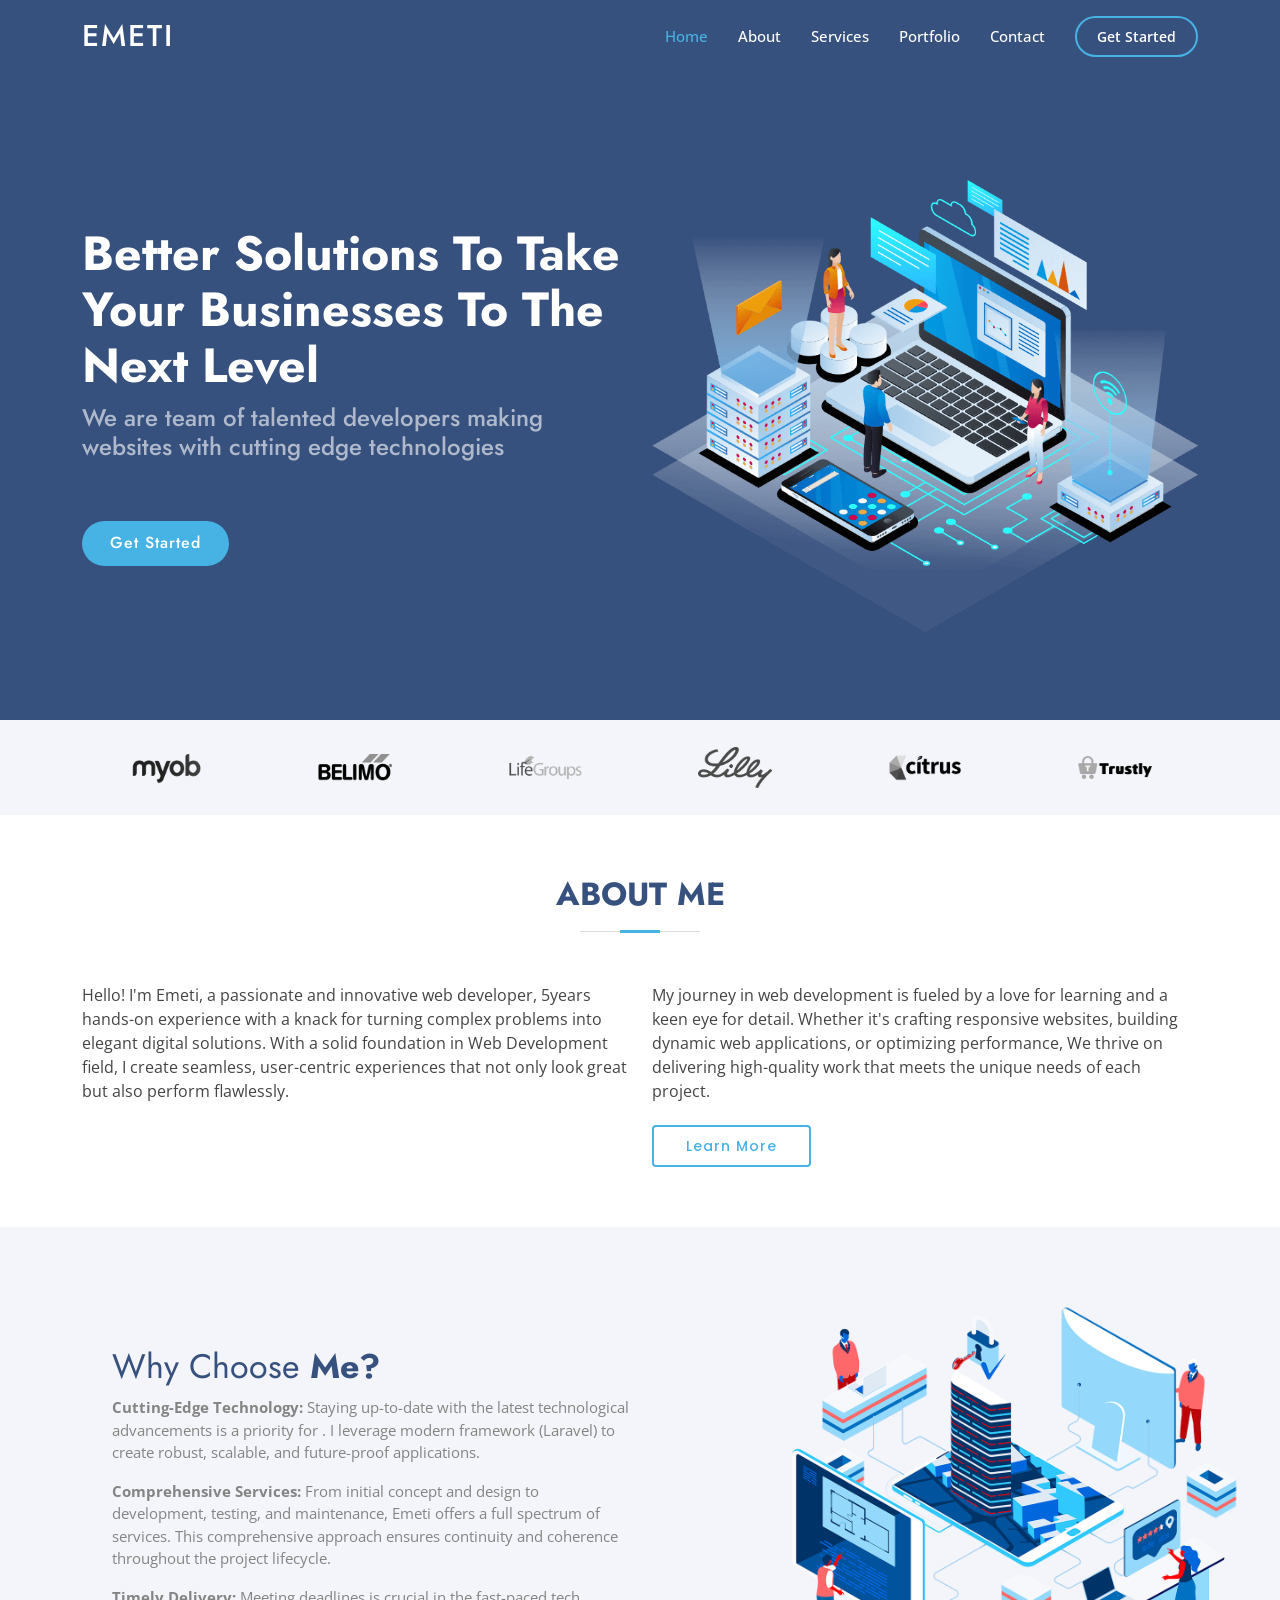
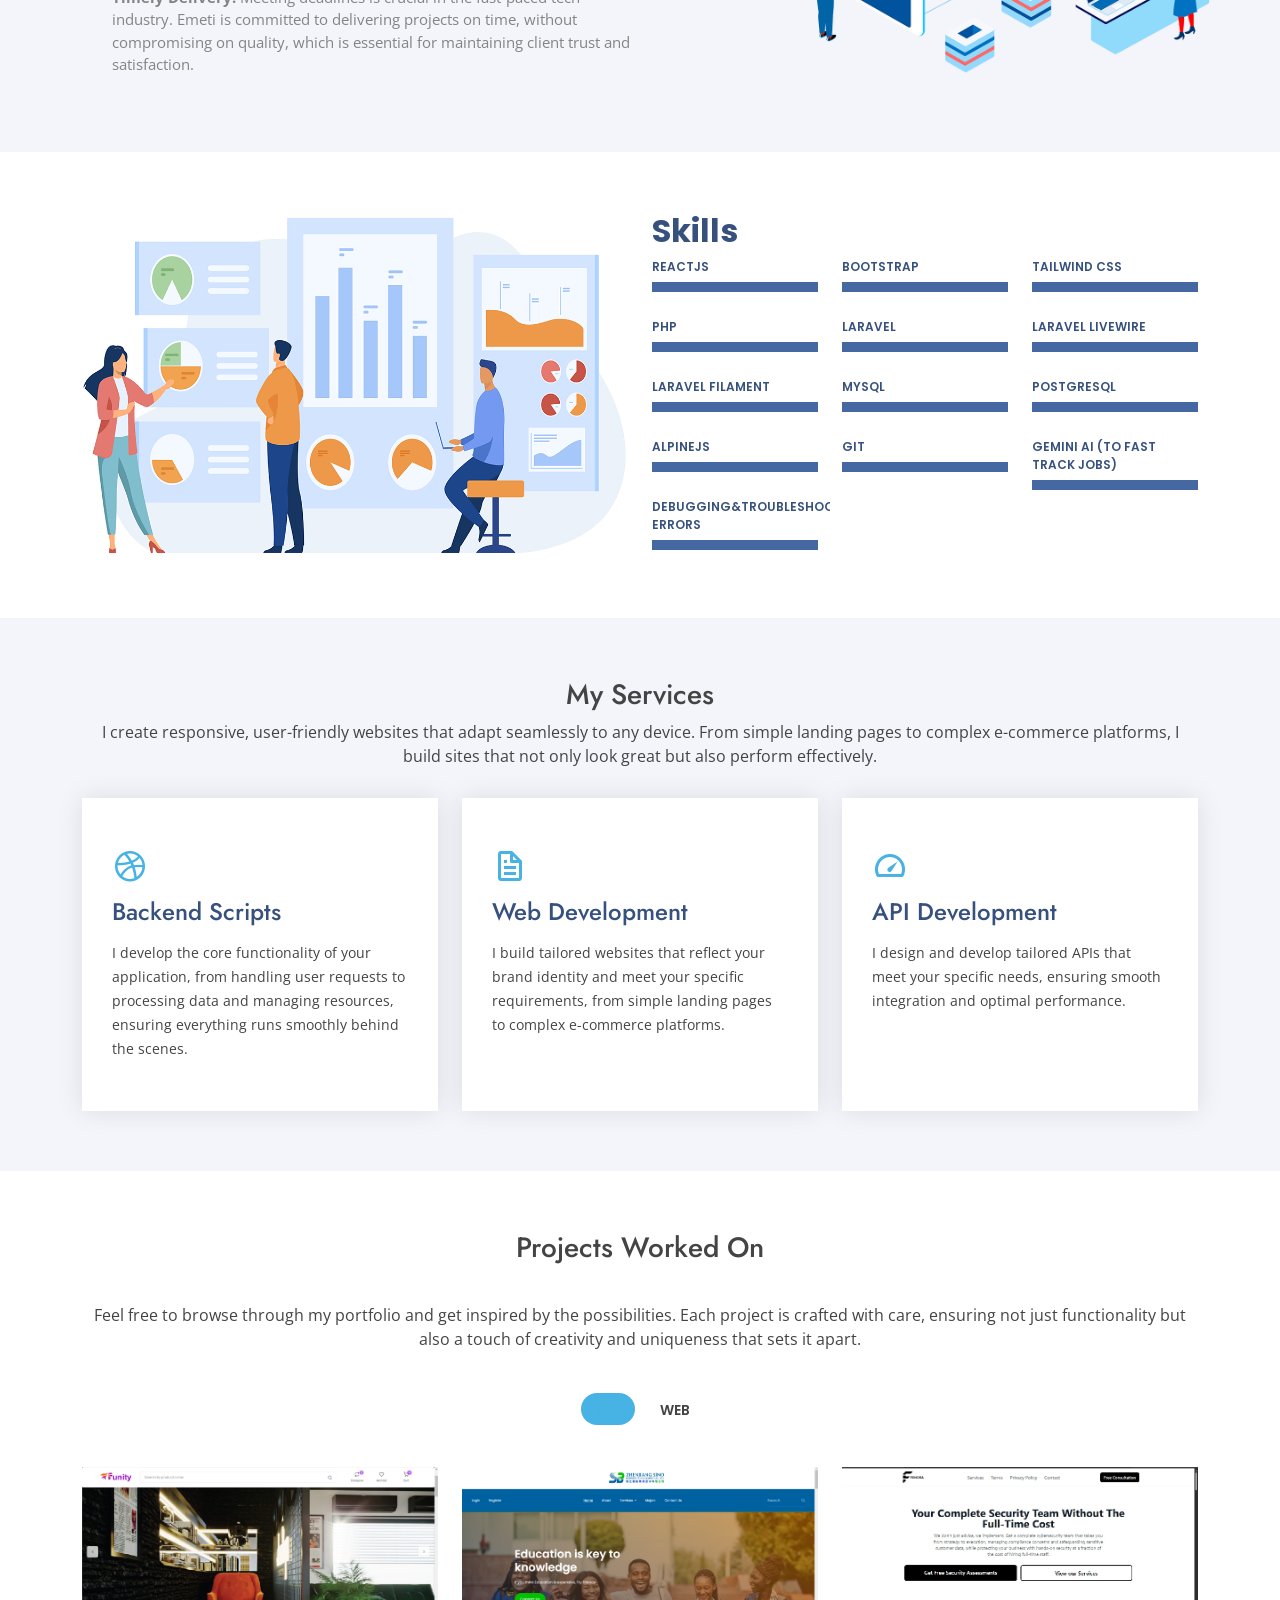
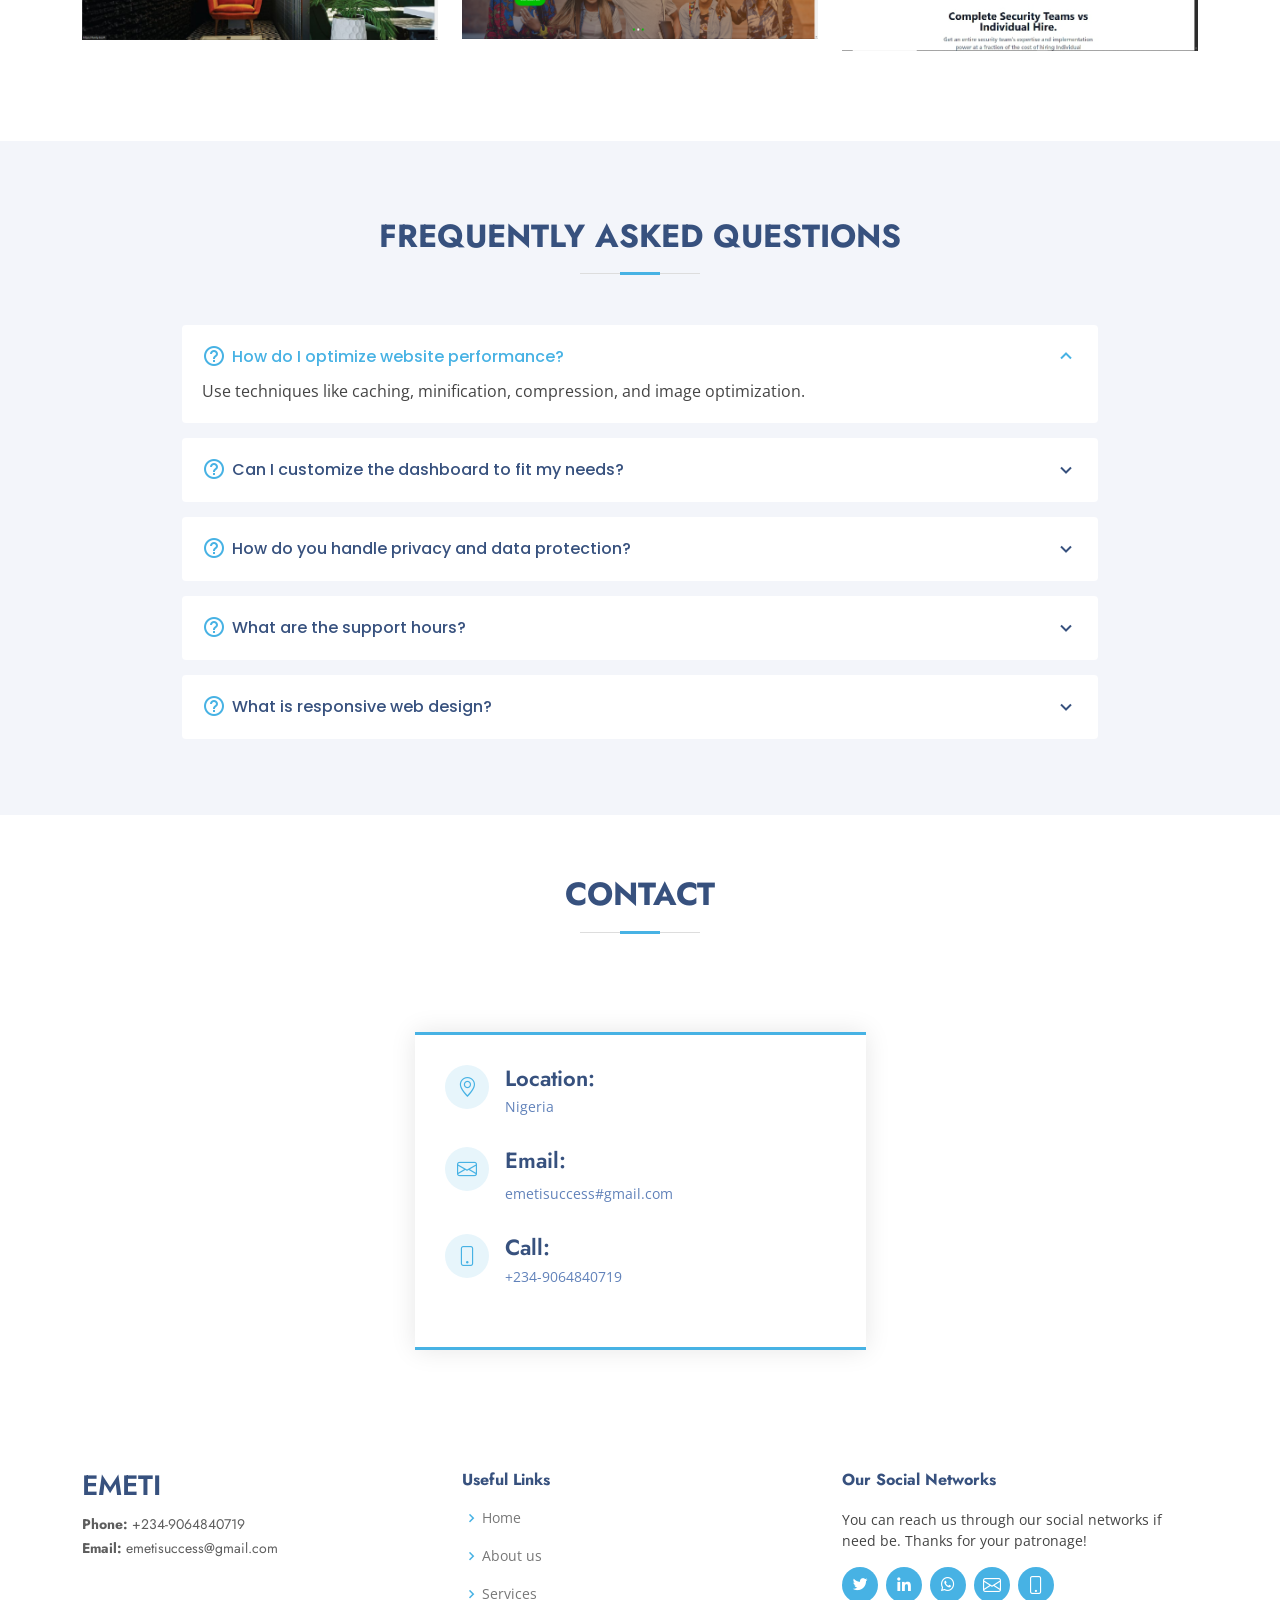
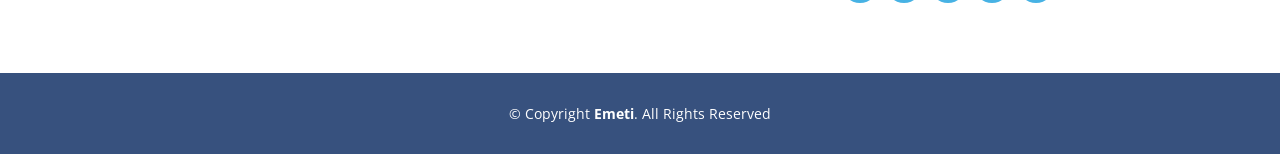
==== commit 13a2b2cf: "latest commit" ====
--- a/index.html
+++ b/index.html
@@ -251,7 +251,7 @@
         </div>
 
         <div class="progress col-xl-4 col-lg-4 col-md-4 col-sm-6 col-6">
-         <span class="skill">WordPress<i class="val"></i></span>
+         <span class="skill">AlpineJs<i class="val"></i></span>
          <div class="progress-bar-wrap">
           <div class="progress-bar" role="progressbar" aria-valuenow="100" aria-valuemin="0" aria-valuemax="100"></div>
          </div>
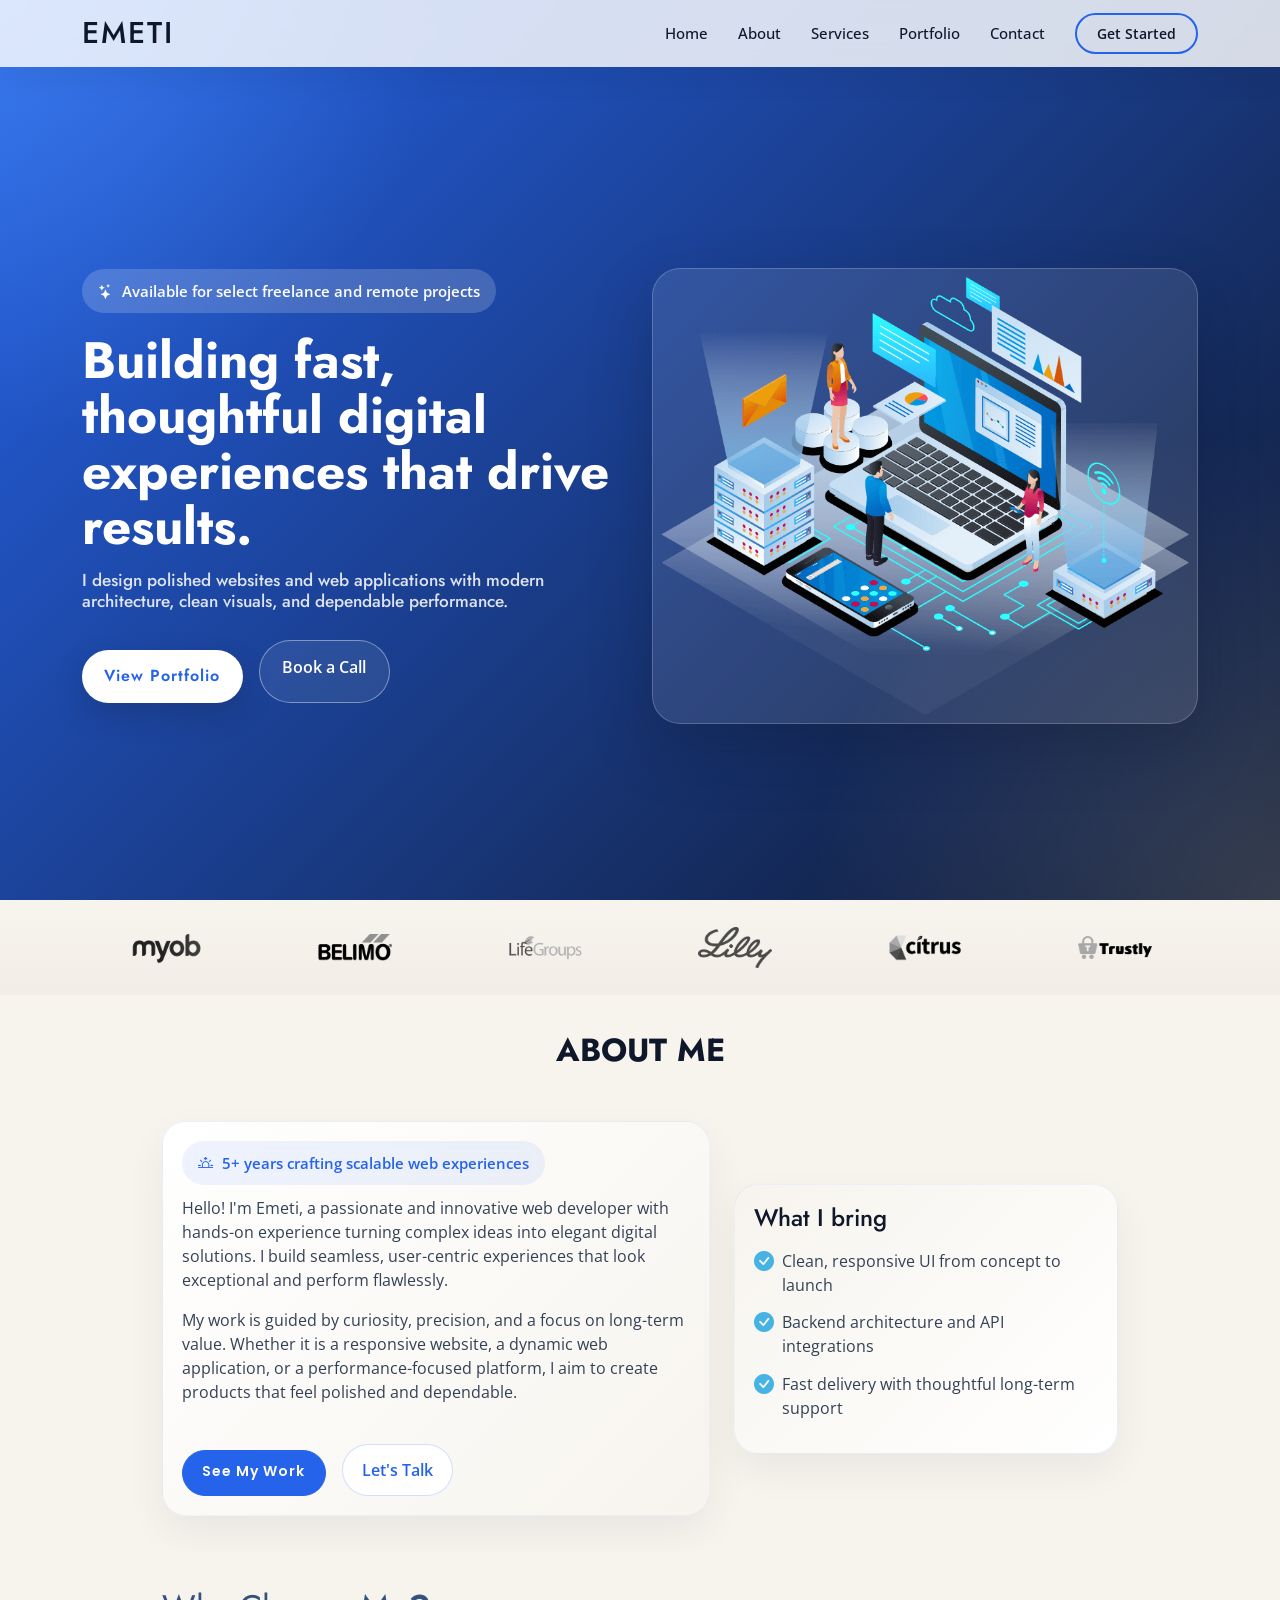
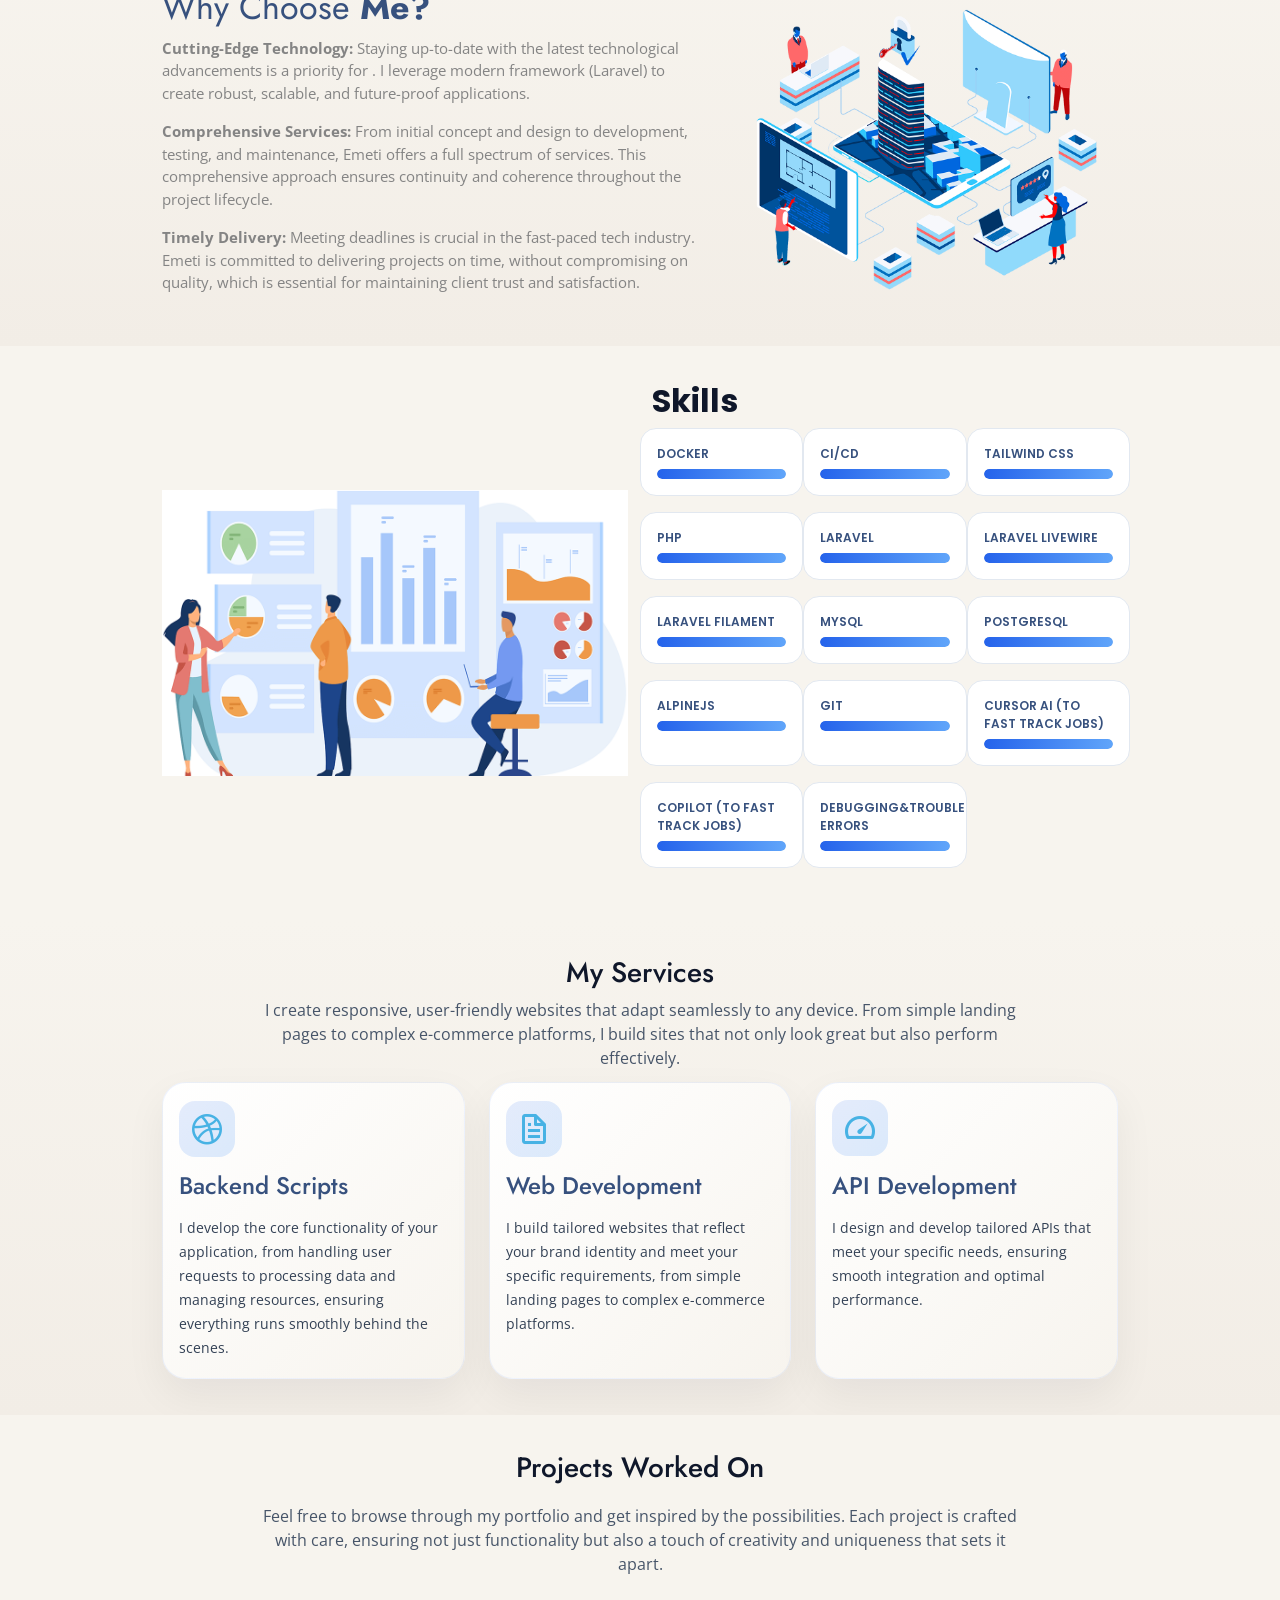
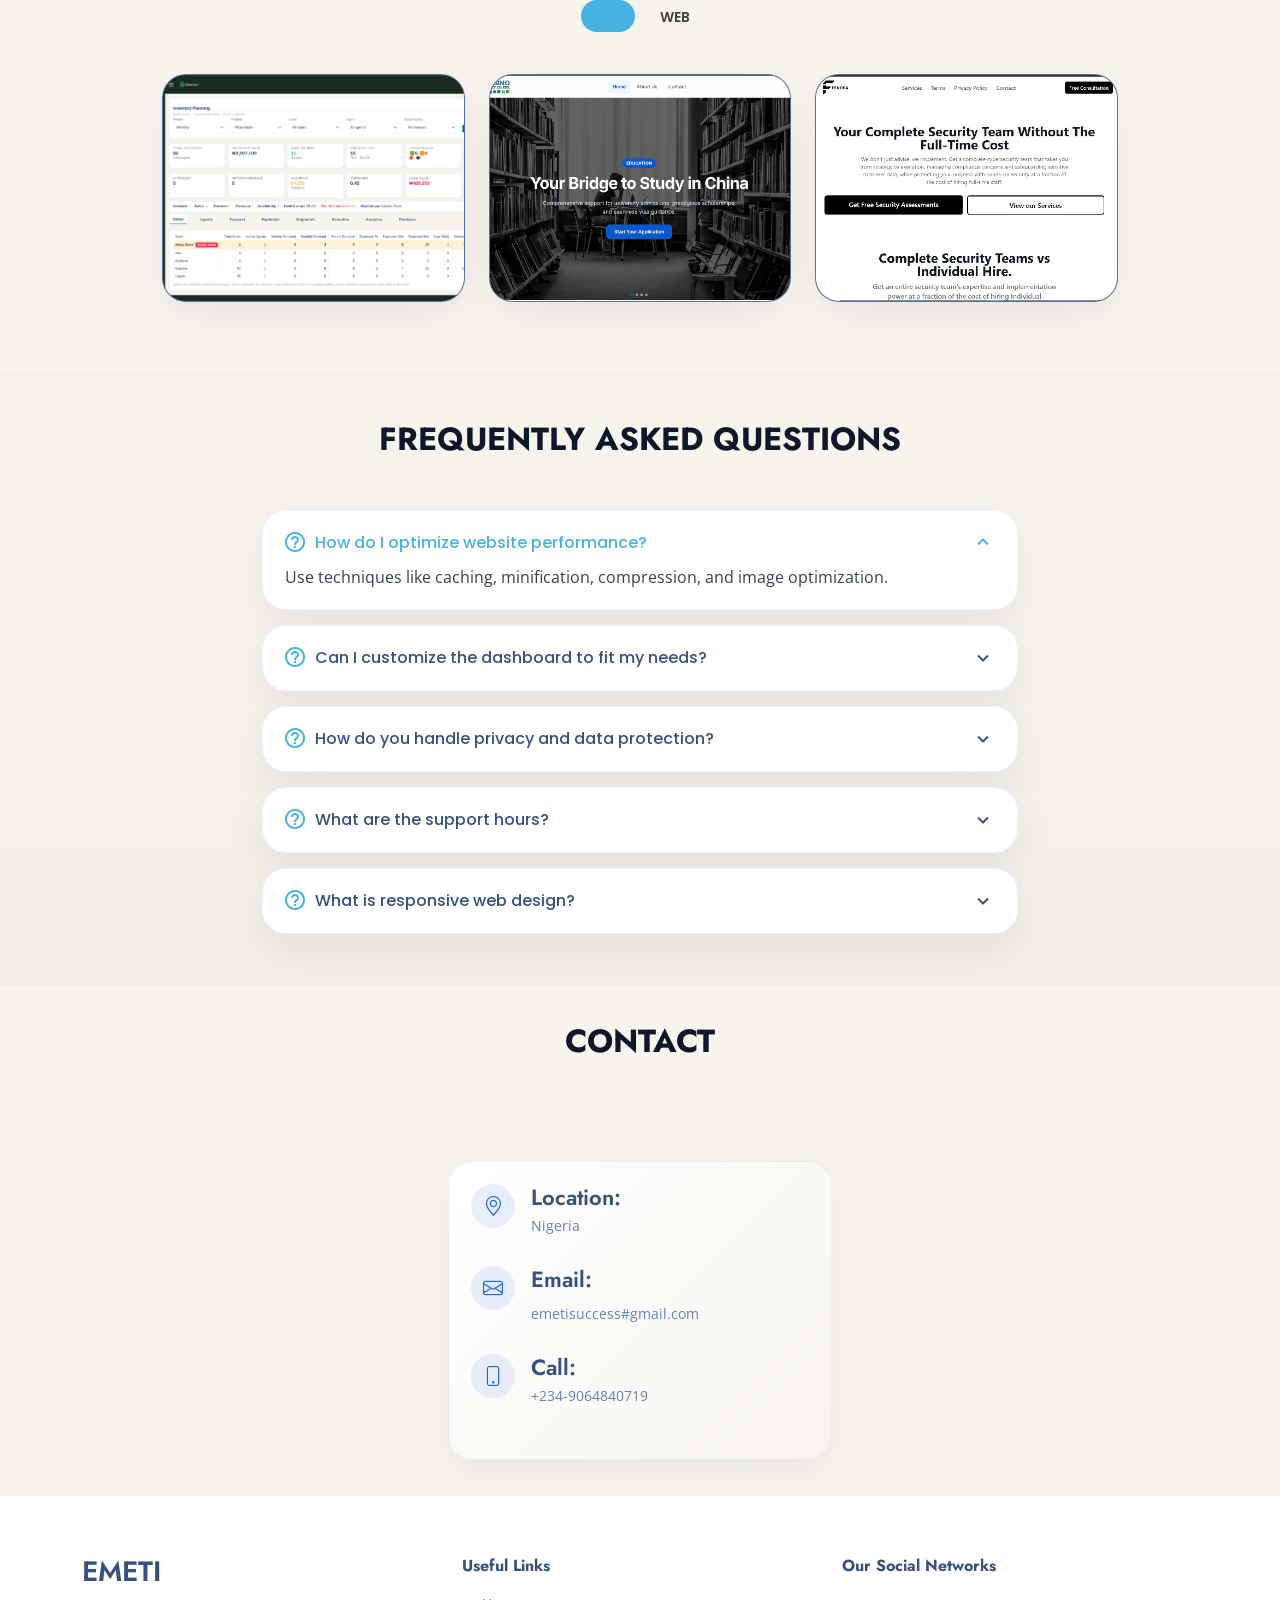
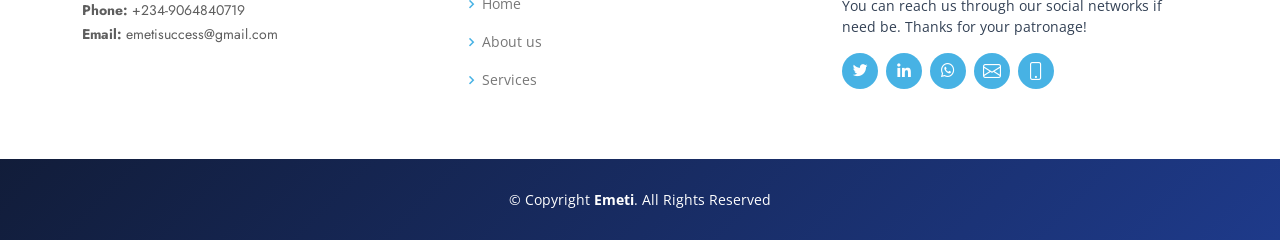
==== commit 5216fc19: "ui and portofolio update" ====
--- a/index.html
+++ b/index.html
@@ -1,418 +1,701 @@
-<!DOCTYPE html>
+<!doctype html>
 <html lang="en">
- <head>
-  <meta charset="utf-8" />
-  <meta content="width=device-width, initial-scale=1.0" name="viewport" />
-
-  <title>Emeti</title>
-  <meta
-   content="Portfolio,Open For Work, Reactjs, Senior Laravel developer, php developer, mysql developer, backend developer, JavaScript developer, bootstrap, Ajax, jquery, html, css, WordPress developer, WordPress, web designer, web development instructor, emetisuccess, Emeti, senior Developer, web-developer, web, developer,"
-   name="keywords"
-  />
-  <meta
-   content="Emetisuccess for his attention to detail and dedication to quality, Emeti prioritizes performance optimization to create lightning-fast web applications. He leverages the latest techniques and tools, such as caching, compression, and asynchronous programming, to ensure that his apps deliver exceptional speed and responsiveness."
-   name="description"
-  />
-  <!-- Favicons -->
-  <link href="assets/img/favicon-32x32.png" rel="icon" />
-  <link href="assets/img/favicon-32x32.png" rel="apple-touch-icon" />
-
-  <!-- Google Fonts -->
-  <link
-   href="https://fonts.googleapis.com/css?family=Open+Sans:300,300i,400,400i,600,600i,700,700i|Jost:300,300i,400,400i,500,500i,600,600i,700,700i|Poppins:300,300i,400,400i,500,500i,600,600i,700,700i"
-   rel="stylesheet"
-  />
-
-  <!-- Vendor CSS Files -->
-  <link href="assets/vendor/aos/aos.css" rel="stylesheet" />
-  <link href="assets/vendor/bootstrap/css/bootstrap.min.css" rel="stylesheet" />
-  <link href="assets/vendor/bootstrap-icons/bootstrap-icons.css" rel="stylesheet" />
-  <link href="assets/vendor/boxicons/css/boxicons.min.css" rel="stylesheet" />
-  <link href="assets/vendor/glightbox/css/glightbox.min.css" rel="stylesheet" />
-  <link href="assets/vendor/remixicon/remixicon.css" rel="stylesheet" />
-  <link href="assets/vendor/swiper/swiper-bundle.min.css" rel="stylesheet" />
-
-  <!-- Template Main CSS File -->
-  <link href="assets/css/style.css" rel="stylesheet" />
- </head>
-
- <body>
-  <!-- ======= Header ======= -->
-  <header id="header" class="fixed-top">
-   <div class="container d-flex align-items-center">
-    <h1 class="logo me-auto"><a href="index.html">Emeti</a></h1>
-
-    <nav id="navbar" class="navbar">
-     <ul>
-      <li><a class="nav-link scrollto active" href="#hero">Home</a></li>
-      <li><a class="nav-link scrollto" href="#about">About</a></li>
-      <li><a class="nav-link scrollto" href="#services">Services</a></li>
-      <li><a class="nav-link scrollto" href="#portfolio">Portfolio</a></li>
-      <li><a class="nav-link scrollto" href="#contact">Contact</a></li>
-      <li><a class="getstarted scrollto" href="#about">Get Started</a></li>
-     </ul>
-     <i class="bi bi-list mobile-nav-toggle"></i>
-    </nav>
-    <!-- .navbar -->
-   </div>
-  </header>
-  <!-- End Header -->
-
-  <!-- ======= Hero Section ======= -->
-  <section id="hero" class="d-flex align-items-center">
-   <div class="container">
-    <div class="row">
-     <div
-      class="col-lg-6 d-flex flex-column justify-content-center pt-4 pt-lg-0 order-2 order-lg-1"
-      data-aos="fade-up"
-      data-aos-delay="200"
-     >
-      <h1>Better Solutions To Take Your Businesses To The Next Level</h1>
-      <h2>We are team of talented developers making websites with cutting edge technologies</h2>
-      <div class="d-flex justify-content-center justify-content-lg-start">
-       <a href="#about" class="btn-get-started scrollto">Get Started</a>
+  <head>
+    <meta charset="utf-8" />
+    <meta content="width=device-width, initial-scale=1.0" name="viewport" />
+
+    <title>Emeti</title>
+    <meta
+      content="Portfolio,Open For Work, Reactjs, Senior Laravel developer, php developer, mysql developer, backend developer, JavaScript developer, bootstrap, Ajax, jquery, html, css, WordPress developer, WordPress, web designer, web development instructor, emetisuccess, Emeti, senior Developer, web-developer, web, developer,"
+      name="keywords"
+    />
+    <meta
+      content="Emetisuccess for his attention to detail and dedication to quality, Emeti prioritizes performance optimization to create lightning-fast web applications. He leverages the latest techniques and tools, such as caching, compression, and asynchronous programming, to ensure that his apps deliver exceptional speed and responsiveness."
+      name="description"
+    />
+    <!-- Favicons -->
+    <link href="assets/img/favicon-32x32.png" rel="icon" />
+    <link href="assets/img/favicon-32x32.png" rel="apple-touch-icon" />
+
+    <!-- Google Fonts -->
+    <link
+      href="https://fonts.googleapis.com/css?family=Open+Sans:300,300i,400,400i,600,600i,700,700i|Jost:300,300i,400,400i,500,500i,600,600i,700,700i|Poppins:300,300i,400,400i,500,500i,600,600i,700,700i"
+      rel="stylesheet"
+    />
+
+    <!-- Vendor CSS Files -->
+    <link href="assets/vendor/aos/aos.css" rel="stylesheet" />
+    <link
+      href="assets/vendor/bootstrap/css/bootstrap.min.css"
+      rel="stylesheet"
+    />
+    <link
+      href="assets/vendor/bootstrap-icons/bootstrap-icons.css"
+      rel="stylesheet"
+    />
+    <link href="assets/vendor/boxicons/css/boxicons.min.css" rel="stylesheet" />
+    <link
+      href="assets/vendor/glightbox/css/glightbox.min.css"
+      rel="stylesheet"
+    />
+    <link href="assets/vendor/remixicon/remixicon.css" rel="stylesheet" />
+    <link href="assets/vendor/swiper/swiper-bundle.min.css" rel="stylesheet" />
+
+    <!-- Template Main CSS File -->
+    <link href="assets/css/style.css" rel="stylesheet" />
+  </head>
+
+  <body>
+    <!-- ======= Header ======= -->
+    <header id="header" class="fixed-top">
+      <div class="container d-flex align-items-center">
+        <h1 class="logo me-auto"><a href="index.html">Emeti</a></h1>
+
+        <nav id="navbar" class="navbar">
+          <ul>
+            <li><a class="nav-link scrollto active" href="#hero">Home</a></li>
+            <li><a class="nav-link scrollto" href="#about">About</a></li>
+            <li><a class="nav-link scrollto" href="#services">Services</a></li>
+            <li>
+              <a class="nav-link scrollto" href="#portfolio">Portfolio</a>
+            </li>
+            <li><a class="nav-link scrollto" href="#contact">Contact</a></li>
+            <li>
+              <a class="getstarted scrollto" href="#about">Get Started</a>
+            </li>
+          </ul>
+          <i class="bi bi-list mobile-nav-toggle"></i>
+        </nav>
+        <!-- .navbar -->
       </div>
-     </div>
-     <div class="col-lg-6 order-1 order-lg-2 hero-img" data-aos="zoom-in" data-aos-delay="200">
-      <img src="assets/img/hero-img.png" class="img-fluid animated" alt="" />
-     </div>
-    </div>
-   </div>
-  </section>
-  <!-- End Hero -->
-
-  <main id="main">
-   <!-- ======= Clients Section ======= -->
-   <section id="clients" class="clients section-bg">
-    <div class="container">
-     <div class="row" data-aos="zoom-in">
-      <div class="col-lg-2 col-md-4 col-6 d-flex align-items-center justify-content-center">
-       <img src="assets/img/clients/client-1.png" class="img-fluid" alt="" />
+    </header>
+    <!-- End Header -->
+
+    <!-- ======= Hero Section ======= -->
+    <section id="hero" class="d-flex align-items-center">
+      <div class="container">
+        <div class="row align-items-center gy-5">
+          <div
+            class="col-lg-6 d-flex flex-column justify-content-center pt-4 pt-lg-0 order-2 order-lg-1"
+            data-aos="fade-up"
+            data-aos-delay="200"
+          >
+            <div class="hero-badge">
+              <i class="bi bi-stars"></i>
+              Available for select freelance and remote projects
+            </div>
+            <h1>
+              Building fast, thoughtful digital experiences that drive results.
+            </h1>
+            <h2>
+              I design polished websites and web applications with modern
+              architecture, clean visuals, and dependable performance.
+            </h2>
+            <div
+              class="d-flex flex-wrap justify-content-center justify-content-lg-start gap-3"
+            >
+              <a href="#portfolio" class="btn-get-started scrollto"
+                >View Portfolio</a
+              >
+              <a href="#contact" class="btn-outline scrollto">Book a Call</a>
+            </div>
+          </div>
+          <div
+            class="col-lg-6 order-1 order-lg-2 hero-img"
+            data-aos="zoom-in"
+            data-aos-delay="200"
+          >
+            <img
+              src="assets/img/hero-img.png"
+              class="img-fluid animated"
+              alt=""
+            />
+          </div>
+        </div>
       </div>
-
-      <div class="col-lg-2 col-md-4 col-6 d-flex align-items-center justify-content-center">
-       <img src="assets/img/clients/client-2.png" class="img-fluid" alt="" />
-      </div>
-
-      <div class="col-lg-2 col-md-4 col-6 d-flex align-items-center justify-content-center">
-       <img src="assets/img/clients/client-3.png" class="img-fluid" alt="" />
-      </div>
-
-      <div class="col-lg-2 col-md-4 col-6 d-flex align-items-center justify-content-center">
-       <img src="assets/img/clients/client-4.png" class="img-fluid" alt="" />
-      </div>
-
-      <div class="col-lg-2 col-md-4 col-6 d-flex align-items-center justify-content-center">
-       <img src="assets/img/clients/client-5.png" class="img-fluid" alt="" />
-      </div>
-
-      <div class="col-lg-2 col-md-4 col-6 d-flex align-items-center justify-content-center">
-       <img src="assets/img/clients/client-6.png" class="img-fluid" alt="" />
-      </div>
-     </div>
-    </div>
-   </section>
-   <!-- End Cliens Section -->
-
-   <!-- ======= About Us Section ======= -->
-   <section id="about" class="about">
-    <div class="container" data-aos="fade-up">
-     <div class="section-title">
-      <h2>About Me</h2>
-     </div>
-
-     <div class="row content">
-      <div class="col-lg-6">
-       <p>
-        Hello! I'm Emeti, a passionate and innovative web developer, 5years hands-on experience with a knack for turning complex
-        problems into elegant digital solutions. With a solid foundation in Web Development field, I create seamless, user-centric
-        experiences that not only look great but also perform flawlessly.
-       </p>
-      </div>
-      <div class="col-lg-6 pt-4 pt-lg-0">
-       <p>
-        My journey in web development is fueled by a love for learning and a keen eye for detail. Whether it's crafting responsive
-        websites, building dynamic web applications, or optimizing performance, We thrive on delivering high-quality work that
-        meets the unique needs of each project.
-       </p>
-       <a href="#" class="btn-learn-more">Learn More</a>
-      </div>
-     </div>
-    </div>
-   </section>
-   <!-- End About Us Section -->
-
-   <!-- ======= Why Us Section ======= -->
-   <section id="why-us" class="why-us section-bg">
-    <div class="container-fluid" data-aos="fade-up">
-     <div class="row">
-      <div class="col-lg-7 d-flex flex-column justify-content-center align-items-stretch order-2 order-lg-1">
-       <div class="content">
-        <h3>Why Choose <strong>Me?</strong></h3>
-        <p>
-         <b>Cutting-Edge Technology:</b> Staying up-to-date with the latest technological advancements is a priority for . I
-         leverage modern framework (Laravel) to create robust, scalable, and future-proof applications.
-        </p>
-        <p>
-         <b>Comprehensive Services:</b> From initial concept and design to development, testing, and maintenance, Emeti offers a
-         full spectrum of services. This comprehensive approach ensures continuity and coherence throughout the project lifecycle.
-        </p>
-        <p>
-         <b>Timely Delivery:</b> Meeting deadlines is crucial in the fast-paced tech industry. Emeti is committed to delivering
-         projects on time, without compromising on quality, which is essential for maintaining client trust and satisfaction.
-        </p>
-       </div>
-      </div>
-      <div
-       class="col-lg-5 align-items-stretch order-1 order-lg-2 img"
-       style="background-image: url('assets/img/why-us.png')"
-       data-aos="zoom-in"
-       data-aos-delay="150"
-      >
-       &nbsp;
-      </div>
-     </div>
-    </div>
-   </section>
-   <!-- End Why Us Section -->
-
-   <!-- ======= Skills Section ======= -->
-   <section id="skills" class="skills">
-    <div class="container" data-aos="fade-up">
-     <div class="row">
-      <div class="col-lg-6 d-flex align-items-center" data-aos="fade-right" data-aos-delay="100">
-       <img src="assets/img/skills.png" class="img-fluid" alt="" />
-      </div>
-      <div class="col-lg-6 pt-4 pt-lg-0 content" data-aos="fade-left" data-aos-delay="100">
-       <h3>Skills</h3>
-
-       <div class="skills-content row">
-        <div class="progress col-xl-4 col-lg-4 col-md-4 col-sm-6 col-6">
-         <span class="skill">Reactjs<i class="val"></i></span>
-         <div class="progress-bar-wrap">
-          <div class="progress-bar" role="progressbar" aria-valuenow="100" aria-valuemin="0" aria-valuemax="100"></div>
-         </div>
-        </div>
-
-        <div class="progress col-xl-4 col-lg-4 col-md-4 col-sm-6 col-6">
-         <span class="skill">Bootstrap<i class="val"></i></span>
-         <div class="progress-bar-wrap">
-          <div class="progress-bar" role="progressbar" aria-valuenow="100" aria-valuemin="0" aria-valuemax="100"></div>
-         </div>
-        </div>
-
-        <div class="progress col-xl-4 col-lg-4 col-md-4 col-sm-6 col-6">
-         <span class="skill">Tailwind CSS<i class="val"></i></span>
-         <div class="progress-bar-wrap">
-          <div class="progress-bar" role="progressbar" aria-valuenow="100" aria-valuemin="0" aria-valuemax="100"></div>
-         </div>
-        </div>
-
-        <div class="progress col-xl-4 col-lg-4 col-md-4 col-sm-6 col-6">
-         <span class="skill">PHP<i class="val"></i></span>
-         <div class="progress-bar-wrap">
-          <div class="progress-bar" role="progressbar" aria-valuenow="100" aria-valuemin="0" aria-valuemax="100"></div>
-         </div>
-        </div>
-
-        <div class="progress col-xl-4 col-lg-4 col-md-4 col-sm-6 col-6">
-         <span class="skill">Laravel<i class="val"></i></span>
-         <div class="progress-bar-wrap">
-          <div class="progress-bar" role="progressbar" aria-valuenow="100" aria-valuemin="0" aria-valuemax="100"></div>
-         </div>
-        </div>
-
-        <div class="progress col-xl-4 col-lg-4 col-md-4 col-sm-6 col-6">
-         <span class="skill">Laravel Livewire<i class="val"></i></span>
-         <div class="progress-bar-wrap">
-          <div class="progress-bar" role="progressbar" aria-valuenow="100" aria-valuemin="0" aria-valuemax="100"></div>
-         </div>
-        </div>
-
-        <div class="progress col-xl-4 col-lg-4 col-md-4 col-sm-6 col-6">
-         <span class="skill">Laravel Filament<i class="val"></i></span>
-         <div class="progress-bar-wrap">
-          <div class="progress-bar" role="progressbar" aria-valuenow="100" aria-valuemin="0" aria-valuemax="100"></div>
-         </div>
-        </div>
-
-        <div class="progress col-xl-4 col-lg-4 col-md-4 col-sm-6 col-6">
-         <span class="skill">MySQL<i class="val"></i></span>
-         <div class="progress-bar-wrap">
-          <div class="progress-bar" role="progressbar" aria-valuenow="100" aria-valuemin="0" aria-valuemax="100"></div>
-         </div>
-        </div>
-        
-        <div class="progress col-xl-4 col-lg-4 col-md-4 col-sm-6 col-6">
-         <span class="skill">PostgreSQL<i class="val"></i></span>
-         <div class="progress-bar-wrap">
-          <div class="progress-bar" role="progressbar" aria-valuenow="100" aria-valuemin="0" aria-valuemax="100"></div>
-         </div>
-        </div>
-
-        <div class="progress col-xl-4 col-lg-4 col-md-4 col-sm-6 col-6">
-         <span class="skill">AlpineJs<i class="val"></i></span>
-         <div class="progress-bar-wrap">
-          <div class="progress-bar" role="progressbar" aria-valuenow="100" aria-valuemin="0" aria-valuemax="100"></div>
-         </div>
-        </div>
-
-        <div class="progress col-xl-4 col-lg-4 col-md-4 col-sm-6 col-6">
-         <span class="skill">Git<i class="val"></i></span>
-         <div class="progress-bar-wrap">
-          <div class="progress-bar" role="progressbar" aria-valuenow="100" aria-valuemin="0" aria-valuemax="100"></div>
-         </div>
-        </div>
-
-        <div class="progress col-xl-4 col-lg-4 col-md-4 col-sm-6 col-6">
-         <span class="skill">Gemini AI (To Fast Track jobs)<i class="val"></i></span>
-         <div class="progress-bar-wrap">
-          <div class="progress-bar" role="progressbar" aria-valuenow="100" aria-valuemin="0" aria-valuemax="100"></div>
-         </div>
-        </div>
-
-        <div class="progress col-xl-4 col-lg-4 col-md-4 col-sm-6 col-6">
-         <span class="skill">Debugging&Troubleshooting Errors<i class="val"></i></span>
-         <div class="progress-bar-wrap">
-          <div class="progress-bar" role="progressbar" aria-valuenow="100" aria-valuemin="0" aria-valuemax="100"></div>
-         </div>
-        </div>
-       </div>
-      </div>
-     </div>
-    </div>
-   </section>
-   <!-- End Skills Section -->
-
-   <!-- ======= Services Section ======= -->
-   <section id="services" class="services section-bg">
-    <div class="container" data-aos="fade-up">
-     <div class="section-title">
-      <h3>My Services</h3>
-      <p>
-       I create responsive, user-friendly websites that adapt seamlessly to any device. From simple landing pages to complex
-       e-commerce platforms, I build sites that not only look great but also perform effectively.
-      </p>
-     </div>
-
-     <div class="row">
-      <div class="col-xl-4 col-md-6 d-flex align-items-stretch" data-aos="zoom-in" data-aos-delay="100">
-       <div class="icon-box">
-        <div class="icon"><i class="bx bxl-dribbble"></i></div>
-        <h4><a href="#">Backend Scripts</a></h4>
-        <p>
-         I develop the core functionality of your application, from handling user requests to processing data and managing
-         resources, ensuring everything runs smoothly behind the scenes.
-        </p>
-       </div>
-      </div>
-
-      <div class="col-xl-4 col-md-6 d-flex align-items-stretch mt-4 mt-md-0" data-aos="zoom-in" data-aos-delay="200">
-       <div class="icon-box">
-        <div class="icon"><i class="bx bx-file"></i></div>
-        <h4><a href="#">Web Development</a></h4>
-        <p>
-         I build tailored websites that reflect your brand identity and meet your specific requirements, from simple landing pages
-         to complex e-commerce platforms.
-        </p>
-       </div>
-      </div>
-
-      <div class="col-xl-4 col-md-6 d-flex align-items-stretch mt-4 mt-xl-0" data-aos="zoom-in" data-aos-delay="300">
-       <div class="icon-box">
-        <div class="icon"><i class="bx bx-tachometer"></i></div>
-        <h4><a href="#">API Development</a></h4>
-        <p>
-         I design and develop tailored APIs that meet your specific needs, ensuring smooth integration and optimal performance.
-        </p>
-       </div>
-      </div>
-     </div>
-    </div>
-   </section>
-   <!-- End Services Section -->
-
-   <!-- ======= Cta Section ======= -->
-   <!-- ======= Portfolio Section ======= -->
-   <section id="portfolio" class="portfolio">
-    <div class="container" data-aos="fade-up">
-     <div class="section-title">
-      <h3 class="section-title">Projects Worked On</h3>
-      <p>
-       Feel free to browse through my portfolio and get inspired by the possibilities. Each project is crafted with care, ensuring
-       not just functionality but also a touch of creativity and uniqueness that sets it apart.
-      </p>
-     </div>
-
-     <ul id="portfolio-flters" class="d-flex justify-content-center" data-aos="fade-up" data-aos-delay="100">
-      <li data-filter="*" class="filter-active">All</li>
-      <li data-filter=".filter-web">Web</li>
-     </ul>
-
-     <div class="row justify-content-center portfolio-container" data-aos="fade-up" data-aos-delay="200">
-
-      <div class="col-lg-4 col-md-6 portfolio-item filter-web">
-       <div class="portfolio-wrap">
-        <img src="assets/img/portfolio/funityimg.png" class="img-fluid" alt="" />
-        <div class="portfolio-info">
-         <h4>Funity</h4>
-         <p>Web 3</p>
-         <div class="portfolio-links">
-          <a href="assets/img/portfolio/funityimg.png" data-gallery="portfolioGallery" class="portfolio-lightbox" title="Funity"><i class="bx bx-plus"></i></a>
-          <a href="https://funity.biz" target="_blank" title="More Details"><i class="bx bx-link"></i></a>
-         </div>
-         <div class="portfolio-btn">
-             <a href="https://funity.biz" target="_blank" class="btn-visit">Visit Website</a>
-         </div>
-        </div>
-       </div>
-      </div>
-
-      <div class="col-lg-4 col-md-6 portfolio-item filter-web">
-       <div class="portfolio-wrap">
-        <img src="assets/img/portfolio/zsbcimage.png" class="img-fluid" alt="" />
-        <div class="portfolio-info">
-         <h4>ZSBCWorld</h4>
-         <p>Web Application</p>
-         <div class="portfolio-links">
-          <a href="assets/img/portfolio/zsbcimage.png" data-gallery="portfolioGallery" class="portfolio-lightbox" title="ZSBCWorld"><i class="bx bx-plus"></i></a>
-          <a href="https://zsbcworld.com" target="_blank" title="More Details"><i class="bx bx-link"></i></a>
-         </div>
-         <div class="portfolio-btn">
-             <a href="https://zsbcworld.com" target="_blank" class="btn-visit">Visit Website</a>
-         </div>
-        </div>
-       </div>
-      </div>
-
-      <div class="col-lg-4 col-md-6 portfolio-item filter-web">
-       <div class="portfolio-wrap">
-        <img src="assets/img/portfolio/image_1.png" class="img-fluid" alt="" />
-        <div class="portfolio-info">
-         <h4>Fendra</h4>
-         <p>Web Application</p>
-         <div class="portfolio-links">
-          <a href="assets/img/portfolio/image_1.png" data-gallery="portfolioGallery" class="portfolio-lightbox" title="Fendra"><i class="bx bx-plus"></i></a>
-          <a href="https://fendra.co" target="_blank" title="More Details"><i class="bx bx-link"></i></a>
-         </div>
-         <div class="portfolio-btn">
-             <a href="https://fendra.co" target="_blank" class="btn-visit">Visit Website</a>
-         </div>
-        </div>
-       </div>
-      </div>
-
-     </div>
-    </div>
-   </section>
-   <!-- End Portfolio Section -->
-
-   <!-- ======= Team Section ======= -->
-   <section id="team" class="team py-2 section-bg"></section>
-   <!-- End Team Section -->
-
-   <!-- ======= Pricing Section ======= -->
-   <!-- <section id="pricing" class="pricing">
+    </section>
+    <!-- End Hero -->
+
+    <main id="main">
+      <!-- ======= Clients Section ======= -->
+      <section id="clients" class="clients section-bg">
+        <div class="container">
+          <div class="row" data-aos="zoom-in">
+            <div
+              class="col-lg-2 col-md-4 col-6 d-flex align-items-center justify-content-center"
+            >
+              <img
+                src="assets/img/clients/client-1.png"
+                class="img-fluid"
+                alt=""
+              />
+            </div>
+
+            <div
+              class="col-lg-2 col-md-4 col-6 d-flex align-items-center justify-content-center"
+            >
+              <img
+                src="assets/img/clients/client-2.png"
+                class="img-fluid"
+                alt=""
+              />
+            </div>
+
+            <div
+              class="col-lg-2 col-md-4 col-6 d-flex align-items-center justify-content-center"
+            >
+              <img
+                src="assets/img/clients/client-3.png"
+                class="img-fluid"
+                alt=""
+              />
+            </div>
+
+            <div
+              class="col-lg-2 col-md-4 col-6 d-flex align-items-center justify-content-center"
+            >
+              <img
+                src="assets/img/clients/client-4.png"
+                class="img-fluid"
+                alt=""
+              />
+            </div>
+
+            <div
+              class="col-lg-2 col-md-4 col-6 d-flex align-items-center justify-content-center"
+            >
+              <img
+                src="assets/img/clients/client-5.png"
+                class="img-fluid"
+                alt=""
+              />
+            </div>
+
+            <div
+              class="col-lg-2 col-md-4 col-6 d-flex align-items-center justify-content-center"
+            >
+              <img
+                src="assets/img/clients/client-6.png"
+                class="img-fluid"
+                alt=""
+              />
+            </div>
+          </div>
+        </div>
+      </section>
+      <!-- End Cliens Section -->
+
+      <!-- ======= About Us Section ======= -->
+      <section id="about" class="about">
+        <div class="container" data-aos="fade-up">
+          <div class="section-title">
+            <h2>About Me</h2>
+          </div>
+
+          <div class="row content g-5 align-items-center">
+            <div class="col-lg-7">
+              <div class="about-card">
+                <div class="hero-badge about-badge">
+                  <i class="bi bi-sunrise"></i>
+                  5+ years crafting scalable web experiences
+                </div>
+                <p>
+                  Hello! I'm Emeti, a passionate and innovative web developer
+                  with hands-on experience turning complex ideas into elegant
+                  digital solutions. I build seamless, user-centric experiences
+                  that look exceptional and perform flawlessly.
+                </p>
+                <p>
+                  My work is guided by curiosity, precision, and a focus on
+                  long-term value. Whether it is a responsive website, a dynamic
+                  web application, or a performance-focused platform, I aim to
+                  create products that feel polished and dependable.
+                </p>
+                <div class="d-flex flex-wrap gap-3 mt-4">
+                  <a href="#portfolio" class="btn-learn-more">See My Work</a>
+                  <a href="#contact" class="btn-outline">Let's Talk</a>
+                </div>
+              </div>
+            </div>
+            <div class="col-lg-5">
+              <div class="about-highlight">
+                <h4>What I bring</h4>
+                <ul>
+                  <li>
+                    <i class="bi bi-check-circle-fill"></i> Clean, responsive UI
+                    from concept to launch
+                  </li>
+                  <li>
+                    <i class="bi bi-check-circle-fill"></i> Backend architecture
+                    and API integrations
+                  </li>
+                  <li>
+                    <i class="bi bi-check-circle-fill"></i> Fast delivery with
+                    thoughtful long-term support
+                  </li>
+                </ul>
+              </div>
+            </div>
+          </div>
+        </div>
+      </section>
+      <!-- End About Us Section -->
+
+      <!-- ======= Why Us Section ======= -->
+      <section id="why-us" class="why-us section-bg">
+        <div class="container-fluid" data-aos="fade-up">
+          <div class="row">
+            <div
+              class="col-lg-7 d-flex flex-column justify-content-center align-items-stretch order-2 order-lg-1"
+            >
+              <div class="content">
+                <h3>Why Choose <strong>Me?</strong></h3>
+                <p>
+                  <b>Cutting-Edge Technology:</b> Staying up-to-date with the
+                  latest technological advancements is a priority for . I
+                  leverage modern framework (Laravel) to create robust,
+                  scalable, and future-proof applications.
+                </p>
+                <p>
+                  <b>Comprehensive Services:</b> From initial concept and design
+                  to development, testing, and maintenance, Emeti offers a full
+                  spectrum of services. This comprehensive approach ensures
+                  continuity and coherence throughout the project lifecycle.
+                </p>
+                <p>
+                  <b>Timely Delivery:</b> Meeting deadlines is crucial in the
+                  fast-paced tech industry. Emeti is committed to delivering
+                  projects on time, without compromising on quality, which is
+                  essential for maintaining client trust and satisfaction.
+                </p>
+              </div>
+            </div>
+            <div
+              class="col-lg-5 align-items-stretch order-1 order-lg-2 img"
+              style="background-image: url(&quot;assets/img/why-us.png&quot;)"
+              data-aos="zoom-in"
+              data-aos-delay="150"
+            >
+              &nbsp;
+            </div>
+          </div>
+        </div>
+      </section>
+      <!-- End Why Us Section -->
+
+      <!-- ======= Skills Section ======= -->
+      <section id="skills" class="skills">
+        <div class="container" data-aos="fade-up">
+          <div class="row">
+            <div
+              class="col-lg-6 d-flex align-items-center"
+              data-aos="fade-right"
+              data-aos-delay="100"
+            >
+              <img src="assets/img/skills.png" class="img-fluid" alt="" />
+            </div>
+            <div
+              class="col-lg-6 pt-4 pt-lg-0 content"
+              data-aos="fade-left"
+              data-aos-delay="100"
+            >
+              <h3>Skills</h3>
+
+              <div class="skills-content row">
+                <div class="progress col-xl-4 col-lg-4 col-md-4 col-sm-6 col-6">
+                  <span class="skill">Docker<i class="val"></i></span>
+                  <div class="progress-bar-wrap">
+                    <div
+                      class="progress-bar"
+                      role="progressbar"
+                      aria-valuenow="100"
+                      aria-valuemin="0"
+                      aria-valuemax="100"
+                    ></div>
+                  </div>
+                </div>
+
+                <div class="progress col-xl-4 col-lg-4 col-md-4 col-sm-6 col-6">
+                  <span class="skill">CI/CD<i class="val"></i></span>
+                  <div class="progress-bar-wrap">
+                    <div
+                      class="progress-bar"
+                      role="progressbar"
+                      aria-valuenow="100"
+                      aria-valuemin="0"
+                      aria-valuemax="100"
+                    ></div>
+                  </div>
+                </div>
+
+                <div class="progress col-xl-4 col-lg-4 col-md-4 col-sm-6 col-6">
+                  <span class="skill">Tailwind CSS<i class="val"></i></span>
+                  <div class="progress-bar-wrap">
+                    <div
+                      class="progress-bar"
+                      role="progressbar"
+                      aria-valuenow="100"
+                      aria-valuemin="0"
+                      aria-valuemax="100"
+                    ></div>
+                  </div>
+                </div>
+
+                <div class="progress col-xl-4 col-lg-4 col-md-4 col-sm-6 col-6">
+                  <span class="skill">PHP<i class="val"></i></span>
+                  <div class="progress-bar-wrap">
+                    <div
+                      class="progress-bar"
+                      role="progressbar"
+                      aria-valuenow="100"
+                      aria-valuemin="0"
+                      aria-valuemax="100"
+                    ></div>
+                  </div>
+                </div>
+
+                <div class="progress col-xl-4 col-lg-4 col-md-4 col-sm-6 col-6">
+                  <span class="skill">Laravel<i class="val"></i></span>
+                  <div class="progress-bar-wrap">
+                    <div
+                      class="progress-bar"
+                      role="progressbar"
+                      aria-valuenow="100"
+                      aria-valuemin="0"
+                      aria-valuemax="100"
+                    ></div>
+                  </div>
+                </div>
+
+                <div class="progress col-xl-4 col-lg-4 col-md-4 col-sm-6 col-6">
+                  <span class="skill">Laravel Livewire<i class="val"></i></span>
+                  <div class="progress-bar-wrap">
+                    <div
+                      class="progress-bar"
+                      role="progressbar"
+                      aria-valuenow="100"
+                      aria-valuemin="0"
+                      aria-valuemax="100"
+                    ></div>
+                  </div>
+                </div>
+
+                <div class="progress col-xl-4 col-lg-4 col-md-4 col-sm-6 col-6">
+                  <span class="skill">Laravel Filament<i class="val"></i></span>
+                  <div class="progress-bar-wrap">
+                    <div
+                      class="progress-bar"
+                      role="progressbar"
+                      aria-valuenow="100"
+                      aria-valuemin="0"
+                      aria-valuemax="100"
+                    ></div>
+                  </div>
+                </div>
+
+                <div class="progress col-xl-4 col-lg-4 col-md-4 col-sm-6 col-6">
+                  <span class="skill">MySQL<i class="val"></i></span>
+                  <div class="progress-bar-wrap">
+                    <div
+                      class="progress-bar"
+                      role="progressbar"
+                      aria-valuenow="100"
+                      aria-valuemin="0"
+                      aria-valuemax="100"
+                    ></div>
+                  </div>
+                </div>
+
+                <div class="progress col-xl-4 col-lg-4 col-md-4 col-sm-6 col-6">
+                  <span class="skill">PostgreSQL<i class="val"></i></span>
+                  <div class="progress-bar-wrap">
+                    <div
+                      class="progress-bar"
+                      role="progressbar"
+                      aria-valuenow="100"
+                      aria-valuemin="0"
+                      aria-valuemax="100"
+                    ></div>
+                  </div>
+                </div>
+
+                <div class="progress col-xl-4 col-lg-4 col-md-4 col-sm-6 col-6">
+                  <span class="skill">AlpineJs<i class="val"></i></span>
+                  <div class="progress-bar-wrap">
+                    <div
+                      class="progress-bar"
+                      role="progressbar"
+                      aria-valuenow="100"
+                      aria-valuemin="0"
+                      aria-valuemax="100"
+                    ></div>
+                  </div>
+                </div>
+
+                <div class="progress col-xl-4 col-lg-4 col-md-4 col-sm-6 col-6">
+                  <span class="skill">Git<i class="val"></i></span>
+                  <div class="progress-bar-wrap">
+                    <div
+                      class="progress-bar"
+                      role="progressbar"
+                      aria-valuenow="100"
+                      aria-valuemin="0"
+                      aria-valuemax="100"
+                    ></div>
+                  </div>
+                </div>
+
+                <div class="progress col-xl-4 col-lg-4 col-md-4 col-sm-6 col-6">
+                  <span class="skill"
+                    >Cursor AI (To Fast Track jobs)<i class="val"></i
+                  ></span>
+                  <div class="progress-bar-wrap">
+                    <div
+                      class="progress-bar"
+                      role="progressbar"
+                      aria-valuenow="100"
+                      aria-valuemin="0"
+                      aria-valuemax="100"
+                    ></div>
+                  </div>
+                </div>
+
+                <div class="progress col-xl-4 col-lg-4 col-md-4 col-sm-6 col-6">
+                  <span class="skill"
+                    >Copilot (To Fast Track jobs)<i class="val"></i
+                  ></span>
+                  <div class="progress-bar-wrap">
+                    <div
+                      class="progress-bar"
+                      role="progressbar"
+                      aria-valuenow="100"
+                      aria-valuemin="0"
+                      aria-valuemax="100"
+                    ></div>
+                  </div>
+                </div>
+
+                <div class="progress col-xl-4 col-lg-4 col-md-4 col-sm-6 col-6">
+                  <span class="skill"
+                    >Debugging&Troubleshooting Errors<i class="val"></i
+                  ></span>
+                  <div class="progress-bar-wrap">
+                    <div
+                      class="progress-bar"
+                      role="progressbar"
+                      aria-valuenow="100"
+                      aria-valuemin="0"
+                      aria-valuemax="100"
+                    ></div>
+                  </div>
+                </div>
+              </div>
+            </div>
+          </div>
+        </div>
+      </section>
+      <!-- End Skills Section -->
+
+      <!-- ======= Services Section ======= -->
+      <section id="services" class="services section-bg">
+        <div class="container" data-aos="fade-up">
+          <div class="section-title">
+            <h3>My Services</h3>
+            <p>
+              I create responsive, user-friendly websites that adapt seamlessly
+              to any device. From simple landing pages to complex e-commerce
+              platforms, I build sites that not only look great but also perform
+              effectively.
+            </p>
+          </div>
+
+          <div class="row">
+            <div
+              class="col-xl-4 col-md-6 d-flex align-items-stretch"
+              data-aos="zoom-in"
+              data-aos-delay="100"
+            >
+              <div class="icon-box">
+                <div class="icon"><i class="bx bxl-dribbble"></i></div>
+                <h4><a href="#">Backend Scripts</a></h4>
+                <p>
+                  I develop the core functionality of your application, from
+                  handling user requests to processing data and managing
+                  resources, ensuring everything runs smoothly behind the
+                  scenes.
+                </p>
+              </div>
+            </div>
+
+            <div
+              class="col-xl-4 col-md-6 d-flex align-items-stretch mt-4 mt-md-0"
+              data-aos="zoom-in"
+              data-aos-delay="200"
+            >
+              <div class="icon-box">
+                <div class="icon"><i class="bx bx-file"></i></div>
+                <h4><a href="#">Web Development</a></h4>
+                <p>
+                  I build tailored websites that reflect your brand identity and
+                  meet your specific requirements, from simple landing pages to
+                  complex e-commerce platforms.
+                </p>
+              </div>
+            </div>
+
+            <div
+              class="col-xl-4 col-md-6 d-flex align-items-stretch mt-4 mt-xl-0"
+              data-aos="zoom-in"
+              data-aos-delay="300"
+            >
+              <div class="icon-box">
+                <div class="icon"><i class="bx bx-tachometer"></i></div>
+                <h4><a href="#">API Development</a></h4>
+                <p>
+                  I design and develop tailored APIs that meet your specific
+                  needs, ensuring smooth integration and optimal performance.
+                </p>
+              </div>
+            </div>
+          </div>
+        </div>
+      </section>
+      <!-- End Services Section -->
+
+      <!-- ======= Cta Section ======= -->
+      <!-- ======= Portfolio Section ======= -->
+      <section id="portfolio" class="portfolio">
+        <div class="container" data-aos="fade-up">
+          <div class="section-title">
+            <h3 class="section-title">Projects Worked On</h3>
+            <p>
+              Feel free to browse through my portfolio and get inspired by the
+              possibilities. Each project is crafted with care, ensuring not
+              just functionality but also a touch of creativity and uniqueness
+              that sets it apart.
+            </p>
+          </div>
+
+          <ul
+            id="portfolio-flters"
+            class="d-flex justify-content-center"
+            data-aos="fade-up"
+            data-aos-delay="100"
+          >
+            <li data-filter="*" class="filter-active">All</li>
+            <li data-filter=".filter-web">Web</li>
+          </ul>
+
+          <div
+            class="row justify-content-center portfolio-container"
+            data-aos="fade-up"
+            data-aos-delay="200"
+          >
+            <div class="col-lg-4 col-md-6 portfolio-item filter-web">
+              <div class="portfolio-wrap">
+                <img
+                  src="assets/img/portfolio/elitecrm.png"
+                  class="img-fluid"
+                  alt=""
+                />
+                <div class="portfolio-info">
+                  <h4>EliteCRM</h4>
+                  <p>
+                    Pay ON Delivery SaaS, that support Nigeria, Ghana and Kenya
+                  </p>
+                  <div class="portfolio-links">
+                    <a
+                      href="assets/img/portfolio/elitecrm.png"
+                      data-gallery="portfolioGallery"
+                      class="portfolio-lightbox"
+                      title="Elitecrm"
+                      ><i class="bx bx-plus"></i
+                    ></a>
+                  </div>
+                  <div class="portfolio-btn">
+                    <a
+                      href="https://www.elitely.io"
+                      target="_blank"
+                      class="btn-visit"
+                      >Visit Website</a
+                    >
+                  </div>
+                </div>
+              </div>
+            </div>
+
+            <div class="col-lg-4 col-md-6 portfolio-item filter-web">
+              <div class="portfolio-wrap">
+                <img
+                  src="assets/img/portfolio/image.png"
+                  class="img-fluid"
+                  alt=""
+                />
+                <div class="portfolio-info">
+                  <h4>ZSBCWorld</h4>
+                  <p>Admission Processing PLatform, for african students</p>
+                  <div class="portfolio-links">
+                    <a
+                      href="assets/img/portfolio/image.png"
+                      data-gallery="portfolioGallery"
+                      class="portfolio-lightbox"
+                      title="ZSBCWorld"
+                      ><i class="bx bx-plus"></i
+                    ></a>
+                  </div>
+                  <div class="portfolio-btn">
+                    <a
+                      href="https://zsbcworld.com"
+                      target="_blank"
+                      class="btn-visit"
+                      >Visit Website</a
+                    >
+                  </div>
+                </div>
+              </div>
+            </div>
+
+            <div class="col-lg-4 col-md-6 portfolio-item filter-web">
+              <div class="portfolio-wrap">
+                <img
+                  src="assets/img/portfolio/image_1.png"
+                  class="img-fluid"
+                  alt=""
+                />
+                <div class="portfolio-info">
+                  <h4>Fendra</h4>
+                  <p>Cyber Security Landing Page</p>
+                  <div class="portfolio-links">
+                    <a
+                      href="assets/img/portfolio/image_1.png"
+                      data-gallery="portfolioGallery"
+                      class="portfolio-lightbox"
+                      title="Fendra"
+                      ><i class="bx bx-plus"></i
+                    ></a>
+                  </div>
+                  <div class="portfolio-btn">
+                    <a
+                      href="https://fendra.co"
+                      target="_blank"
+                      class="btn-visit"
+                      >Visit Website</a
+                    >
+                  </div>
+                </div>
+              </div>
+            </div>
+          </div>
+        </div>
+      </section>
+      <!-- End Portfolio Section -->
+
+      <!-- ======= Team Section ======= -->
+      <section id="team" class="team py-2 section-bg"></section>
+      <!-- End Team Section -->
+
+      <!-- ======= Pricing Section ======= -->
+      <!-- <section id="pricing" class="pricing">
     <div class="container" data-aos="fade-up">
      <div class="section-title">
       <h2>Pricing</h2>
@@ -477,108 +760,163 @@
      </div>
     </div>
    </section> -->
-   <!-- End Pricing Section -->
-
-   <!-- ======= Frequently Asked Questions Section ======= -->
-   <section id="faq" class="faq section-bg">
-    <div class="container" data-aos="fade-up">
-     <div class="section-title">
-      <h2>Frequently Asked Questions</h2>
-     </div>
-
-     <div class="faq-list">
-      <ul>
-       <li data-aos="fade-up" data-aos-delay="100">
-        <i class="bx bx-help-circle icon-help"></i>
-        <a data-bs-toggle="collapse" class="collapse" data-bs-target="#faq-list-1"
-         >How do I optimize website performance?<i class="bx bx-chevron-down icon-show"></i
-         ><i class="bx bx-chevron-up icon-close"></i
-        ></a>
-        <div id="faq-list-1" class="collapse show" data-bs-parent=".faq-list">
-         <p>Use techniques like caching, minification, compression, and image optimization.</p>
-        </div>
-       </li>
-
-       <li data-aos="fade-up" data-aos-delay="200">
-        <i class="bx bx-help-circle icon-help"></i>
-        <a data-bs-toggle="collapse" data-bs-target="#faq-list-2" class="collapsed"
-         >Can I customize the dashboard to fit my needs?<i class="bx bx-chevron-down icon-show"></i
-         ><i class="bx bx-chevron-up icon-close"></i
-        ></a>
-        <div id="faq-list-2" class="collapse" data-bs-parent=".faq-list">
-         <p>Yes, you can customize the dashboard by adding or removing widgets and rearranging the layout.</p>
-        </div>
-       </li>
-
-       <li data-aos="fade-up" data-aos-delay="300">
-        <i class="bx bx-help-circle icon-help"></i>
-        <a data-bs-toggle="collapse" data-bs-target="#faq-list-3" class="collapsed"
-         >How do you handle privacy and data protection? <i class="bx bx-chevron-down icon-show"></i
-         ><i class="bx bx-chevron-up icon-close"></i
-        ></a>
-        <div id="faq-list-3" class="collapse" data-bs-parent=".faq-list">
-         <p>
-          We comply with applicable data protection regulations and ensure that your data is only used for the intended purpose.
-         </p>
-        </div>
-       </li>
-
-       <li data-aos="fade-up" data-aos-delay="400">
-        <i class="bx bx-help-circle icon-help"></i>
-        <a data-bs-toggle="collapse" data-bs-target="#faq-list-4" class="collapsed"
-         >What are the support hours?<i class="bx bx-chevron-down icon-show"></i><i class="bx bx-chevron-up icon-close"></i
-        ></a>
-        <div id="faq-list-4" class="collapse" data-bs-parent=".faq-list">
-         <p>Monday to Friday, 9am to 5pm</p>
-        </div>
-       </li>
-
-       <li data-aos="fade-up" data-aos-delay="500">
-        <i class="bx bx-help-circle icon-help"></i>
-        <a data-bs-toggle="collapse" data-bs-target="#faq-list-5" class="collapsed"
-         >What is responsive web design? <i class="bx bx-chevron-down icon-show"></i><i class="bx bx-chevron-up icon-close"></i
-        ></a>
-        <div id="faq-list-5" class="collapse" data-bs-parent=".faq-list">
-         <p>An approach to designing websites that adapt to different screen sizes and devices.</p>
-        </div>
-       </li>
-      </ul>
-     </div>
-    </div>
-   </section>
-   <!-- End Frequently Asked Questions Section -->
-
-   <!-- ======= Contact Section ======= -->
-   <section id="contact" class="contact">
-    <div class="container" data-aos="fade-up">
-     <div class="section-title">
-      <h2>Contact</h2>
-      <p></p>
-     </div>
-     <div class="row justify-content-center mt-5">
-      <div class="col-lg-5 d-flex align-items-stretch">
-       <div class="info">
-        <div class="address">
-         <i class="bi bi-geo-alt"></i>
-         <h4>Location:</h4>
-         <p>Nigeria</p>
-        </div>
-
-        <div class="email">
-         <i class="bi bi-envelope"></i>
-         <h4>Email:</h4>
-         <p>emetisuccess#gmail.com</p>
-        </div>
-
-        <div class="phone">
-         <i class="bi bi-phone"></i>
-         <h4>Call:</h4>
-         <p>+234-9064840719</p>
-        </div>
-       </div>
-      </div>
-
-      <!-- <div class="col-lg-7 mt-5 mt-lg-0 d-flex align-items-stretch">
+      <!-- End Pricing Section -->
+
+      <!-- ======= Frequently Asked Questions Section ======= -->
+      <section id="faq" class="faq section-bg">
+        <div class="container" data-aos="fade-up">
+          <div class="section-title">
+            <h2>Frequently Asked Questions</h2>
+          </div>
+
+          <div class="faq-list">
+            <ul>
+              <li data-aos="fade-up" data-aos-delay="100">
+                <i class="bx bx-help-circle icon-help"></i>
+                <a
+                  data-bs-toggle="collapse"
+                  class="collapse"
+                  data-bs-target="#faq-list-1"
+                  >How do I optimize website performance?<i
+                    class="bx bx-chevron-down icon-show"
+                  ></i
+                  ><i class="bx bx-chevron-up icon-close"></i
+                ></a>
+                <div
+                  id="faq-list-1"
+                  class="collapse show"
+                  data-bs-parent=".faq-list"
+                >
+                  <p>
+                    Use techniques like caching, minification, compression, and
+                    image optimization.
+                  </p>
+                </div>
+              </li>
+
+              <li data-aos="fade-up" data-aos-delay="200">
+                <i class="bx bx-help-circle icon-help"></i>
+                <a
+                  data-bs-toggle="collapse"
+                  data-bs-target="#faq-list-2"
+                  class="collapsed"
+                  >Can I customize the dashboard to fit my needs?<i
+                    class="bx bx-chevron-down icon-show"
+                  ></i
+                  ><i class="bx bx-chevron-up icon-close"></i
+                ></a>
+                <div
+                  id="faq-list-2"
+                  class="collapse"
+                  data-bs-parent=".faq-list"
+                >
+                  <p>
+                    Yes, you can customize the dashboard by adding or removing
+                    widgets and rearranging the layout.
+                  </p>
+                </div>
+              </li>
+
+              <li data-aos="fade-up" data-aos-delay="300">
+                <i class="bx bx-help-circle icon-help"></i>
+                <a
+                  data-bs-toggle="collapse"
+                  data-bs-target="#faq-list-3"
+                  class="collapsed"
+                  >How do you handle privacy and data protection?
+                  <i class="bx bx-chevron-down icon-show"></i
+                  ><i class="bx bx-chevron-up icon-close"></i
+                ></a>
+                <div
+                  id="faq-list-3"
+                  class="collapse"
+                  data-bs-parent=".faq-list"
+                >
+                  <p>
+                    We comply with applicable data protection regulations and
+                    ensure that your data is only used for the intended purpose.
+                  </p>
+                </div>
+              </li>
+
+              <li data-aos="fade-up" data-aos-delay="400">
+                <i class="bx bx-help-circle icon-help"></i>
+                <a
+                  data-bs-toggle="collapse"
+                  data-bs-target="#faq-list-4"
+                  class="collapsed"
+                  >What are the support hours?<i
+                    class="bx bx-chevron-down icon-show"
+                  ></i
+                  ><i class="bx bx-chevron-up icon-close"></i
+                ></a>
+                <div
+                  id="faq-list-4"
+                  class="collapse"
+                  data-bs-parent=".faq-list"
+                >
+                  <p>Monday to Friday, 9am to 5pm</p>
+                </div>
+              </li>
+
+              <li data-aos="fade-up" data-aos-delay="500">
+                <i class="bx bx-help-circle icon-help"></i>
+                <a
+                  data-bs-toggle="collapse"
+                  data-bs-target="#faq-list-5"
+                  class="collapsed"
+                  >What is responsive web design?
+                  <i class="bx bx-chevron-down icon-show"></i
+                  ><i class="bx bx-chevron-up icon-close"></i
+                ></a>
+                <div
+                  id="faq-list-5"
+                  class="collapse"
+                  data-bs-parent=".faq-list"
+                >
+                  <p>
+                    An approach to designing websites that adapt to different
+                    screen sizes and devices.
+                  </p>
+                </div>
+              </li>
+            </ul>
+          </div>
+        </div>
+      </section>
+      <!-- End Frequently Asked Questions Section -->
+
+      <!-- ======= Contact Section ======= -->
+      <section id="contact" class="contact">
+        <div class="container" data-aos="fade-up">
+          <div class="section-title">
+            <h2>Contact</h2>
+            <p></p>
+          </div>
+          <div class="row justify-content-center mt-5">
+            <div class="col-lg-5 d-flex align-items-stretch">
+              <div class="info">
+                <div class="address">
+                  <i class="bi bi-geo-alt"></i>
+                  <h4>Location:</h4>
+                  <p>Nigeria</p>
+                </div>
+
+                <div class="email">
+                  <i class="bi bi-envelope"></i>
+                  <h4>Email:</h4>
+                  <p>emetisuccess#gmail.com</p>
+                </div>
+
+                <div class="phone">
+                  <i class="bi bi-phone"></i>
+                  <h4>Call:</h4>
+                  <p>+234-9064840719</p>
+                </div>
+              </div>
+            </div>
+
+            <!-- <div class="col-lg-7 mt-5 mt-lg-0 d-flex align-items-stretch">
        <form action="forms/contact.php" method="post" role="form" class="php-email-form">
         <div class="row">
          <div class="form-group col-md-6">
@@ -606,38 +944,46 @@
         <div class="text-center"><button type="submit">Send Message</button></div>
        </form>
       </div> -->
-     </div>
-    </div>
-   </section>
-   <!-- End Contact Section -->
-  </main>
-  <!-- End #main -->
-
-  <!-- ======= Footer ======= -->
-  <footer id="footer">
-   <div class="footer-top">
-    <div class="container">
-     <div class="row">
-      <div class="col-lg-4 col-md-6 footer-contact">
-       <h3>Emeti</h3>
-       <p>
-        <strong>Phone:</strong> +234-9064840719<br />
-        <strong>Email:</strong> emetisuccess@gmail.com<br />
-       </p>
-      </div>
-
-      <div class="col-lg-4 col-md-6 footer-links">
-       <h4>Useful Links</h4>
-       <ul>
-        <li><i class="bx bx-chevron-right"></i> <a href="#">Home</a></li>
-        <li><i class="bx bx-chevron-right"></i> <a href="#about">About us</a></li>
-        <li><i class="bx bx-chevron-right"></i> <a href="#services">Services</a></li>
-        <!-- <li><i class="bx bx-chevron-right"></i> <a href="#">Terms of service</a></li>
+          </div>
+        </div>
+      </section>
+      <!-- End Contact Section -->
+    </main>
+    <!-- End #main -->
+
+    <!-- ======= Footer ======= -->
+    <footer id="footer">
+      <div class="footer-top">
+        <div class="container">
+          <div class="row">
+            <div class="col-lg-4 col-md-6 footer-contact">
+              <h3>Emeti</h3>
+              <p>
+                <strong>Phone:</strong> +234-9064840719<br />
+                <strong>Email:</strong> emetisuccess@gmail.com<br />
+              </p>
+            </div>
+
+            <div class="col-lg-4 col-md-6 footer-links">
+              <h4>Useful Links</h4>
+              <ul>
+                <li>
+                  <i class="bx bx-chevron-right"></i> <a href="#">Home</a>
+                </li>
+                <li>
+                  <i class="bx bx-chevron-right"></i>
+                  <a href="#about">About us</a>
+                </li>
+                <li>
+                  <i class="bx bx-chevron-right"></i>
+                  <a href="#services">Services</a>
+                </li>
+                <!-- <li><i class="bx bx-chevron-right"></i> <a href="#">Terms of service</a></li>
         <li><i class="bx bx-chevron-right"></i> <a href="#">Privacy policy</a></li> -->
-       </ul>
-      </div>
-
-      <!-- <div class="col-lg-3 col-md-6 footer-links">
+              </ul>
+            </div>
+
+            <!-- <div class="col-lg-3 col-md-6 footer-links">
        <h4>Our Services</h4>
        <ul>
         <li><i class="bx bx-chevron-right"></i> <a href="#">Web Design</a></li>
@@ -646,43 +992,60 @@
        </ul>
       </div> -->
 
-      <div class="col-lg-4 col-md-6 footer-links">
-       <h4>Our Social Networks</h4>
-       <p>You can reach us through our social networks if need be. Thanks for your patronage!</p>
-       <div class="social-links mt-3">
-        <a href="https://x.com/emetisuccess"><i class="bx bxl-twitter"></i></a>
-        <a href="https://www.linkedin.com/in/emeti-etim/"><i class="bx bxl-linkedin"></i></a>
-        <a href="https://wa.me/+2349064840719"><i class="bx bxl-whatsapp"></i></a>
-        <a href="mailto:emetisuccess@gmail.com"><i class="bx bi-envelope"></i></a>
-        <a href="tel:+2349064840719"><i class="bx bi-phone"></i></a>
-       </div>
+            <div class="col-lg-4 col-md-6 footer-links">
+              <h4>Our Social Networks</h4>
+              <p>
+                You can reach us through our social networks if need be. Thanks
+                for your patronage!
+              </p>
+              <div class="social-links mt-3">
+                <a href="https://x.com/emetisuccess"
+                  ><i class="bx bxl-twitter"></i
+                ></a>
+                <a href="https://www.linkedin.com/in/emeti-etim/"
+                  ><i class="bx bxl-linkedin"></i
+                ></a>
+                <a href="https://wa.me/+2349064840719"
+                  ><i class="bx bxl-whatsapp"></i
+                ></a>
+                <a href="mailto:emetisuccess@gmail.com"
+                  ><i class="bx bi-envelope"></i
+                ></a>
+                <a href="tel:+2349064840719"><i class="bx bi-phone"></i></a>
+              </div>
+            </div>
+          </div>
+        </div>
       </div>
-     </div>
-    </div>
-   </div>
-
-   <div class="container footer-bottom clearfix d-flex align-items-center justify-content-center">
-    <div class="copyright">
-     &copy; Copyright <strong><span>Emeti</span></strong
-     >. All Rights Reserved
-    </div>
-   </div>
-  </footer>
-  <!-- End Footer -->
-
-  <div id="preloader"></div>
-  <a href="#" class="back-to-top d-flex align-items-center justify-content-center"><i class="bi bi-arrow-up-short"></i></a>
-
-  <!-- Vendor JS Files -->
-  <script src="assets/vendor/aos/aos.js"></script>
-  <script src="assets/vendor/bootstrap/js/bootstrap.bundle.min.js"></script>
-  <script src="assets/vendor/glightbox/js/glightbox.min.js"></script>
-  <script src="assets/vendor/isotope-layout/isotope.pkgd.min.js"></script>
-  <script src="assets/vendor/swiper/swiper-bundle.min.js"></script>
-  <script src="assets/vendor/waypoints/noframework.waypoints.js"></script>
-  <script src="assets/vendor/php-email-form/validate.js"></script>
-
-  <!-- Template Main JS File -->
-  <script src="assets/js/main.js"></script>
- </body>
+
+      <div
+        class="container footer-bottom clearfix d-flex align-items-center justify-content-center"
+      >
+        <div class="copyright">
+          &copy; Copyright <strong><span>Emeti</span></strong
+          >. All Rights Reserved
+        </div>
+      </div>
+    </footer>
+    <!-- End Footer -->
+
+    <div id="preloader"></div>
+    <a
+      href="#"
+      class="back-to-top d-flex align-items-center justify-content-center"
+      ><i class="bi bi-arrow-up-short"></i
+    ></a>
+
+    <!-- Vendor JS Files -->
+    <script src="assets/vendor/aos/aos.js"></script>
+    <script src="assets/vendor/bootstrap/js/bootstrap.bundle.min.js"></script>
+    <script src="assets/vendor/glightbox/js/glightbox.min.js"></script>
+    <script src="assets/vendor/isotope-layout/isotope.pkgd.min.js"></script>
+    <script src="assets/vendor/swiper/swiper-bundle.min.js"></script>
+    <script src="assets/vendor/waypoints/noframework.waypoints.js"></script>
+    <script src="assets/vendor/php-email-form/validate.js"></script>
+
+    <!-- Template Main JS File -->
+    <script src="assets/js/main.js"></script>
+  </body>
 </html>
--- a/assets/css/style.css
+++ b/assets/css/style.css
@@ -181,7 +181,7 @@
 .navbar a:hover,
 .navbar .active,
 .navbar .active:focus,
-.navbar li:hover>a {
+.navbar li:hover > a {
   color: #47b2e4;
 }
 
@@ -236,11 +236,11 @@
 
 .navbar .dropdown ul a:hover,
 .navbar .dropdown ul .active:hover,
-.navbar .dropdown ul li:hover>a {
+.navbar .dropdown ul li:hover > a {
   color: #47b2e4;
 }
 
-.navbar .dropdown:hover>ul {
+.navbar .dropdown:hover > ul {
   opacity: 1;
   top: 100%;
   visibility: visible;
@@ -252,7 +252,7 @@
   visibility: hidden;
 }
 
-.navbar .dropdown .dropdown:hover>ul {
+.navbar .dropdown .dropdown:hover > ul {
   opacity: 1;
   top: 0;
   left: 100%;
@@ -264,7 +264,7 @@
     left: -90%;
   }
 
-  .navbar .dropdown .dropdown:hover>ul {
+  .navbar .dropdown .dropdown:hover > ul {
     left: -100%;
   }
 }
@@ -336,7 +336,7 @@
 
 .navbar-mobile a:hover,
 .navbar-mobile .active,
-.navbar-mobile li:hover>a {
+.navbar-mobile li:hover > a {
   color: #47b2e4;
 }
 
@@ -372,11 +372,11 @@
 
 .navbar-mobile .dropdown ul a:hover,
 .navbar-mobile .dropdown ul .active:hover,
-.navbar-mobile .dropdown ul li:hover>a {
+.navbar-mobile .dropdown ul li:hover > a {
   color: #47b2e4;
 }
 
-.navbar-mobile .dropdown>.dropdown-active {
+.navbar-mobile .dropdown > .dropdown-active {
   display: block;
   visibility: visible !important;
 }
@@ -607,7 +607,7 @@
   position: relative;
 }
 
-.about .content ul li+li {
+.about .content ul li + li {
   margin-top: 10px;
 }
 
@@ -650,7 +650,7 @@
 # Why Us
 --------------------------------------------------------------*/
 .why-us .content {
-  padding: 60px 100px 0 100px;
+  padding: 0 12px 0 0;
 }
 
 .why-us .content h3 {
@@ -685,7 +685,7 @@
   list-style: none;
 }
 
-.why-us .accordion-list li+li {
+.why-us .accordion-list li + li {
   margin-top: 15px;
 }
 
@@ -747,7 +747,6 @@
 }
 
 @media (max-width: 1024px) {
-
   .why-us .content,
   .why-us .accordion-list {
     padding-left: 0;
@@ -887,7 +886,9 @@
 # Cta
 --------------------------------------------------------------*/
 .cta {
-  background: linear-gradient(rgba(40, 58, 90, 0.9), rgba(40, 58, 90, 0.9)), url("../img/cta-bg.jpg") fixed center center;
+  background:
+    linear-gradient(rgba(40, 58, 90, 0.9), rgba(40, 58, 90, 0.9)),
+    url("../img/cta-bg.jpg") fixed center center;
   background-size: cover;
   padding: 120px 0;
 }
@@ -1064,25 +1065,25 @@
 }
 
 .portfolio .portfolio-wrap .portfolio-btn {
-    margin-top: 15px;
+  margin-top: 15px;
 }
 
 .portfolio .portfolio-wrap .btn-visit {
-    background: #47b2e4;
-    color: #fff;
-    padding: 8px 20px;
-    border-radius: 50px;
-    font-size: 14px;
-    font-weight: 600;
-    text-transform: uppercase;
-    transition: 0.3s;
-    text-decoration: none;
-    display: inline-block;
+  background: #47b2e4;
+  color: #fff;
+  padding: 8px 20px;
+  border-radius: 50px;
+  font-size: 14px;
+  font-weight: 600;
+  text-transform: uppercase;
+  transition: 0.3s;
+  text-decoration: none;
+  display: inline-block;
 }
 
 .portfolio .portfolio-wrap .btn-visit:hover {
-    background: #209dd8;
-    color: #fff;
+  background: #209dd8;
+  color: #fff;
 }
 
 .portfolio .portfolio-wrap:hover::before {
@@ -1123,7 +1124,10 @@
   position: relative;
 }
 
-.portfolio-details .portfolio-details-slider .swiper-pagination .swiper-pagination-bullet {
+.portfolio-details
+  .portfolio-details-slider
+  .swiper-pagination
+  .swiper-pagination-bullet {
   width: 12px;
   height: 12px;
   background-color: #fff;
@@ -1131,7 +1135,10 @@
   border: 1px solid #47b2e4;
 }
 
-.portfolio-details .portfolio-details-slider .swiper-pagination .swiper-pagination-bullet-active {
+.portfolio-details
+  .portfolio-details-slider
+  .swiper-pagination
+  .swiper-pagination-bullet-active {
   background-color: #47b2e4;
 }
 
@@ -1154,7 +1161,7 @@
   font-size: 15px;
 }
 
-.portfolio-details .portfolio-info ul li+li {
+.portfolio-details .portfolio-info ul li + li {
   margin-top: 10px;
 }
 
@@ -1266,7 +1273,7 @@
   color: #fff;
 }
 
-.team .member .social a+a {
+.team .member .social a + a {
   margin-left: 8px;
 }
 
@@ -1408,7 +1415,7 @@
   list-style: none;
 }
 
-.faq .faq-list li+li {
+.faq .faq-list li + li {
   margin-top: 15px;
 }
 
@@ -1585,7 +1592,7 @@
   font-weight: 600;
 }
 
-.contact .php-email-form .error-message br+br {
+.contact .php-email-form .error-message br + br {
   margin-top: 25px;
 }
 
@@ -1646,7 +1653,7 @@
   padding: 10px 12px;
 }
 
-.contact .php-email-form button[type=submit] {
+.contact .php-email-form button[type="submit"] {
   background: #47b2e4;
   border: 0;
   padding: 12px 34px;
@@ -1655,7 +1662,7 @@
   border-radius: 50px;
 }
 
-.contact .php-email-form button[type=submit]:hover {
+.contact .php-email-form button[type="submit"]:hover {
   background: #209dd8;
 }
 
@@ -1700,11 +1707,11 @@
   font-size: 14px;
 }
 
-.breadcrumbs ol li+li {
+.breadcrumbs ol li + li {
   padding-left: 10px;
 }
 
-.breadcrumbs ol li+li::before {
+.breadcrumbs ol li + li::before {
   display: inline-block;
   padding-right: 10px;
   color: #4668a2;
@@ -1746,13 +1753,13 @@
   text-align: left;
 }
 
-#footer .footer-newsletter form input[type=email] {
+#footer .footer-newsletter form input[type="email"] {
   border: 0;
   padding: 4px 8px;
   width: calc(100% - 100px);
 }
 
-#footer .footer-newsletter form input[type=submit] {
+#footer .footer-newsletter form input[type="submit"] {
   position: absolute;
   top: 0;
   right: 0;
@@ -1768,7 +1775,7 @@
   box-shadow: 0px 2px 15px rgba(0, 0, 0, 0.1);
 }
 
-#footer .footer-newsletter form input[type=submit]:hover {
+#footer .footer-newsletter form input[type="submit"]:hover {
   background: #209dd8;
 }
 
@@ -1901,4 +1908,408 @@
   #footer .credits {
     padding-top: 4px;
   }
-}+}
+
+:root {
+  --primary: #2563eb;
+  --primary-dark: #0f172a;
+  --accent: #60a5fa;
+  --surface: #ffffff;
+  --surface-soft: #f7f4ee;
+  --text: #334155;
+}
+
+body {
+  background: #f7f4ee;
+  color: var(--text);
+}
+
+#header {
+  padding: 12px 0;
+  background: rgba(255, 255, 255, 0.82);
+  backdrop-filter: blur(12px);
+  box-shadow: 0 10px 30px rgba(15, 23, 42, 0.08);
+}
+
+#header.header-scrolled,
+#header.header-inner-pages {
+  background: rgba(255, 255, 255, 0.95);
+}
+
+#header .logo a,
+#header .navbar a,
+#header .navbar a:focus,
+.mobile-nav-toggle {
+  color: var(--primary-dark);
+}
+
+.navbar .getstarted,
+.navbar .getstarted:focus {
+  border-color: var(--primary);
+  color: var(--primary);
+}
+
+.navbar .getstarted:hover,
+.navbar .getstarted:focus:hover {
+  background: var(--primary);
+  color: #fff;
+}
+
+#hero {
+  background:
+    radial-gradient(
+      circle at top left,
+      rgba(96, 165, 250, 0.35),
+      transparent 28%
+    ),
+    linear-gradient(135deg, #2563eb 0%, #0f172a 100%);
+  min-height: 100vh;
+  position: relative;
+}
+
+#hero::before {
+  content: "";
+  position: absolute;
+  inset: 0;
+  background: radial-gradient(
+    circle at bottom right,
+    rgba(255, 255, 255, 0.16),
+    transparent 30%
+  );
+  pointer-events: none;
+}
+
+#hero .container {
+  position: relative;
+  z-index: 1;
+}
+
+.hero-badge {
+  display: inline-flex;
+  align-items: center;
+  gap: 0.55rem;
+  width: fit-content;
+  padding: 0.65rem 1rem;
+  border-radius: 999px;
+  background: rgba(255, 255, 255, 0.18);
+  color: #fff;
+  font-size: 0.95rem;
+  font-weight: 600;
+  margin-bottom: 1.25rem;
+  backdrop-filter: blur(8px);
+}
+
+#hero h1 {
+  font-size: clamp(2.2rem, 4vw, 3.8rem);
+  line-height: 1.08;
+  margin-bottom: 1rem;
+  max-width: 640px;
+}
+
+#hero h2 {
+  color: rgba(255, 255, 255, 0.85);
+  font-size: 1.08rem;
+  max-width: 620px;
+  margin-bottom: 1.75rem;
+}
+
+#hero .btn-get-started,
+#hero .btn-outline {
+  border-radius: 999px;
+  padding: 0.9rem 1.4rem;
+  font-weight: 600;
+  transition:
+    transform 0.3s ease,
+    box-shadow 0.3s ease;
+}
+
+#hero .btn-get-started {
+  background: #fff;
+  color: var(--primary);
+  box-shadow: 0 12px 30px rgba(15, 23, 42, 0.2);
+}
+
+#hero .btn-outline {
+  color: #fff;
+  border: 1px solid rgba(255, 255, 255, 0.4);
+  background: rgba(255, 255, 255, 0.08);
+}
+
+#hero .btn-get-started:hover,
+#hero .btn-outline:hover {
+  transform: translateY(-2px);
+  box-shadow: 0 16px 30px rgba(15, 23, 42, 0.24);
+}
+
+#hero .hero-img img {
+  border-radius: 28px;
+  box-shadow: 0 25px 60px rgba(15, 23, 42, 0.28);
+  border: 1px solid rgba(255, 255, 255, 0.2);
+  background: rgba(255, 255, 255, 0.1);
+  padding: 0.5rem;
+}
+
+section {
+  padding: 48px 0;
+}
+
+main > section:not(#hero):not(#clients) {
+  padding: 36px 0;
+}
+
+main > section:not(#hero):not(#clients) .container,
+main > section:not(#hero):not(#clients) .container-fluid {
+  max-width: 980px;
+}
+
+main > section:not(#hero):not(#clients) .section-title {
+  padding-bottom: 12px;
+}
+
+.section-bg {
+  background: linear-gradient(180deg, #f7f4ee 0%, #f2ede6 100%);
+}
+
+.section-title h2 {
+  color: var(--primary-dark);
+  font-size: 2rem;
+}
+
+.section-title h2::before,
+.section-title h2::after {
+  display: none;
+}
+
+.section-title h3 {
+  color: var(--primary-dark);
+}
+
+.section-title p {
+  color: #475569;
+  max-width: 760px;
+  margin: 0 auto;
+}
+
+.about-card,
+.about-highlight,
+.services .icon-box,
+.portfolio .portfolio-wrap,
+.contact .info,
+.faq .faq-list li {
+  border: 1px solid rgba(37, 99, 235, 0.08);
+  box-shadow: 0 16px 40px rgba(15, 23, 42, 0.06);
+  border-radius: 24px;
+}
+
+.about-card {
+  padding: 1.2rem;
+  background: linear-gradient(135deg, #ffffff 0%, #f7f4ee 100%);
+  height: 100%;
+  display: flex;
+  flex-direction: column;
+}
+
+.about-badge {
+  background: rgba(37, 99, 235, 0.08);
+  color: var(--primary);
+  margin-bottom: 0.7rem;
+}
+
+.about-highlight {
+  padding: 1.2rem;
+  background: linear-gradient(135deg, #f7f4ee 0%, #ffffff 100%);
+  height: 100%;
+  display: flex;
+  flex-direction: column;
+}
+
+.about .row.content.g-5 {
+  --bs-gutter-x: 1.5rem;
+  --bs-gutter-y: 1.5rem;
+}
+
+.about .col-lg-7,
+.about .col-lg-5 {
+  padding-left: calc(var(--bs-gutter-x) * 0.5);
+  padding-right: calc(var(--bs-gutter-x) * 0.5);
+}
+
+.about-highlight h4 {
+  color: var(--primary-dark);
+  margin-bottom: 1rem;
+}
+
+.about-highlight ul {
+  list-style: none;
+  padding: 0;
+  margin: 0;
+}
+
+.about-highlight li {
+  display: flex;
+  align-items: center;
+  gap: 0.7rem;
+  margin-bottom: 0.85rem;
+  color: #334155;
+}
+
+.about-highlight i {
+  color: var(--primary);
+  font-size: 1.05rem;
+}
+
+.about .content .btn-learn-more,
+.about .content .btn-outline {
+  border-radius: 999px;
+  padding: 0.8rem 1.2rem;
+  font-weight: 600;
+}
+
+.about .content .btn-learn-more {
+  background: var(--primary);
+  color: #fff;
+  border: 1px solid var(--primary);
+}
+
+.about .content .btn-outline {
+  color: var(--primary);
+  border: 1px solid rgba(37, 99, 235, 0.2);
+  background: #fff;
+}
+
+.about .content .btn-learn-more:hover,
+.about .content .btn-outline:hover {
+  transform: translateY(-2px);
+}
+
+.skills .content h3 {
+  color: var(--primary-dark);
+}
+
+.skills .progress {
+  background: #fff;
+  border: 1px solid #e2e8f0;
+  border-radius: 16px;
+  padding: 1rem;
+  height: auto;
+  margin-bottom: 1rem;
+}
+
+.skills .progress-bar-wrap {
+  border-radius: 999px;
+  overflow: hidden;
+  background: #e2e8f0;
+}
+
+.skills .progress-bar {
+  border-radius: 999px;
+  background: linear-gradient(90deg, var(--primary) 0%, var(--accent) 100%);
+}
+
+.services .icon-box {
+  padding: 1.1rem 1rem;
+  min-height: 200px;
+  background: linear-gradient(135deg, #ffffff 0%, #f7f4ee 100%);
+}
+
+.services .icon-box .icon {
+  width: 56px;
+  height: 56px;
+  display: inline-flex;
+  align-items: center;
+  justify-content: center;
+  border-radius: 16px;
+  background: linear-gradient(
+    135deg,
+    rgba(37, 99, 235, 0.12) 0%,
+    rgba(96, 165, 250, 0.22) 100%
+  );
+  margin-bottom: 1rem;
+}
+
+.services .icon-box:hover {
+  transform: translateY(-6px);
+}
+
+.portfolio .portfolio-wrap {
+  overflow: hidden;
+}
+
+.portfolio .portfolio-wrap img {
+  aspect-ratio: 4 / 3;
+  object-fit: cover;
+}
+
+.portfolio .portfolio-wrap::before {
+  border-radius: 24px;
+  background: linear-gradient(
+    180deg,
+    rgba(15, 23, 42, 0.12) 0%,
+    rgba(15, 23, 42, 0.78) 100%
+  );
+  left: 0;
+  right: 0;
+  top: 0;
+  bottom: 0;
+}
+
+.portfolio .portfolio-wrap .portfolio-info {
+  padding: 1.5rem;
+}
+
+.portfolio .portfolio-wrap .btn-visit {
+  border-radius: 999px;
+  box-shadow: 0 10px 25px rgba(15, 23, 42, 0.16);
+}
+
+.contact .info {
+  padding: 1.4rem;
+  background: linear-gradient(135deg, #ffffff 0%, #f7f4ee 100%);
+}
+
+.contact .info i {
+  background: rgba(37, 99, 235, 0.1);
+  color: var(--primary);
+}
+
+.faq .faq-list li {
+  background: #fff;
+  padding: 1.25rem 1.4rem;
+}
+
+#footer {
+  background: linear-gradient(135deg, #0f172a 0%, #1e3a8a 100%);
+}
+
+@media (max-width: 991px) {
+  .about .col-lg-7,
+  .about .col-lg-5 {
+    padding-left: calc(var(--bs-gutter-x) * 0.5);
+    padding-right: calc(var(--bs-gutter-x) * 0.5);
+  }
+}
+
+@media (max-width: 768px) {
+  #hero {
+    min-height: auto;
+    padding: 6rem 0 4rem;
+  }
+
+  .about .row.content.g-5 {
+    flex-direction: column;
+  }
+
+  .about .col-lg-7,
+  .about .col-lg-5 {
+    max-width: 100%;
+  }
+
+  .about-card,
+  .about-highlight {
+    padding: 1.2rem;
+  }
+
+  .why-us .content {
+    padding: 0;
+  }
+}
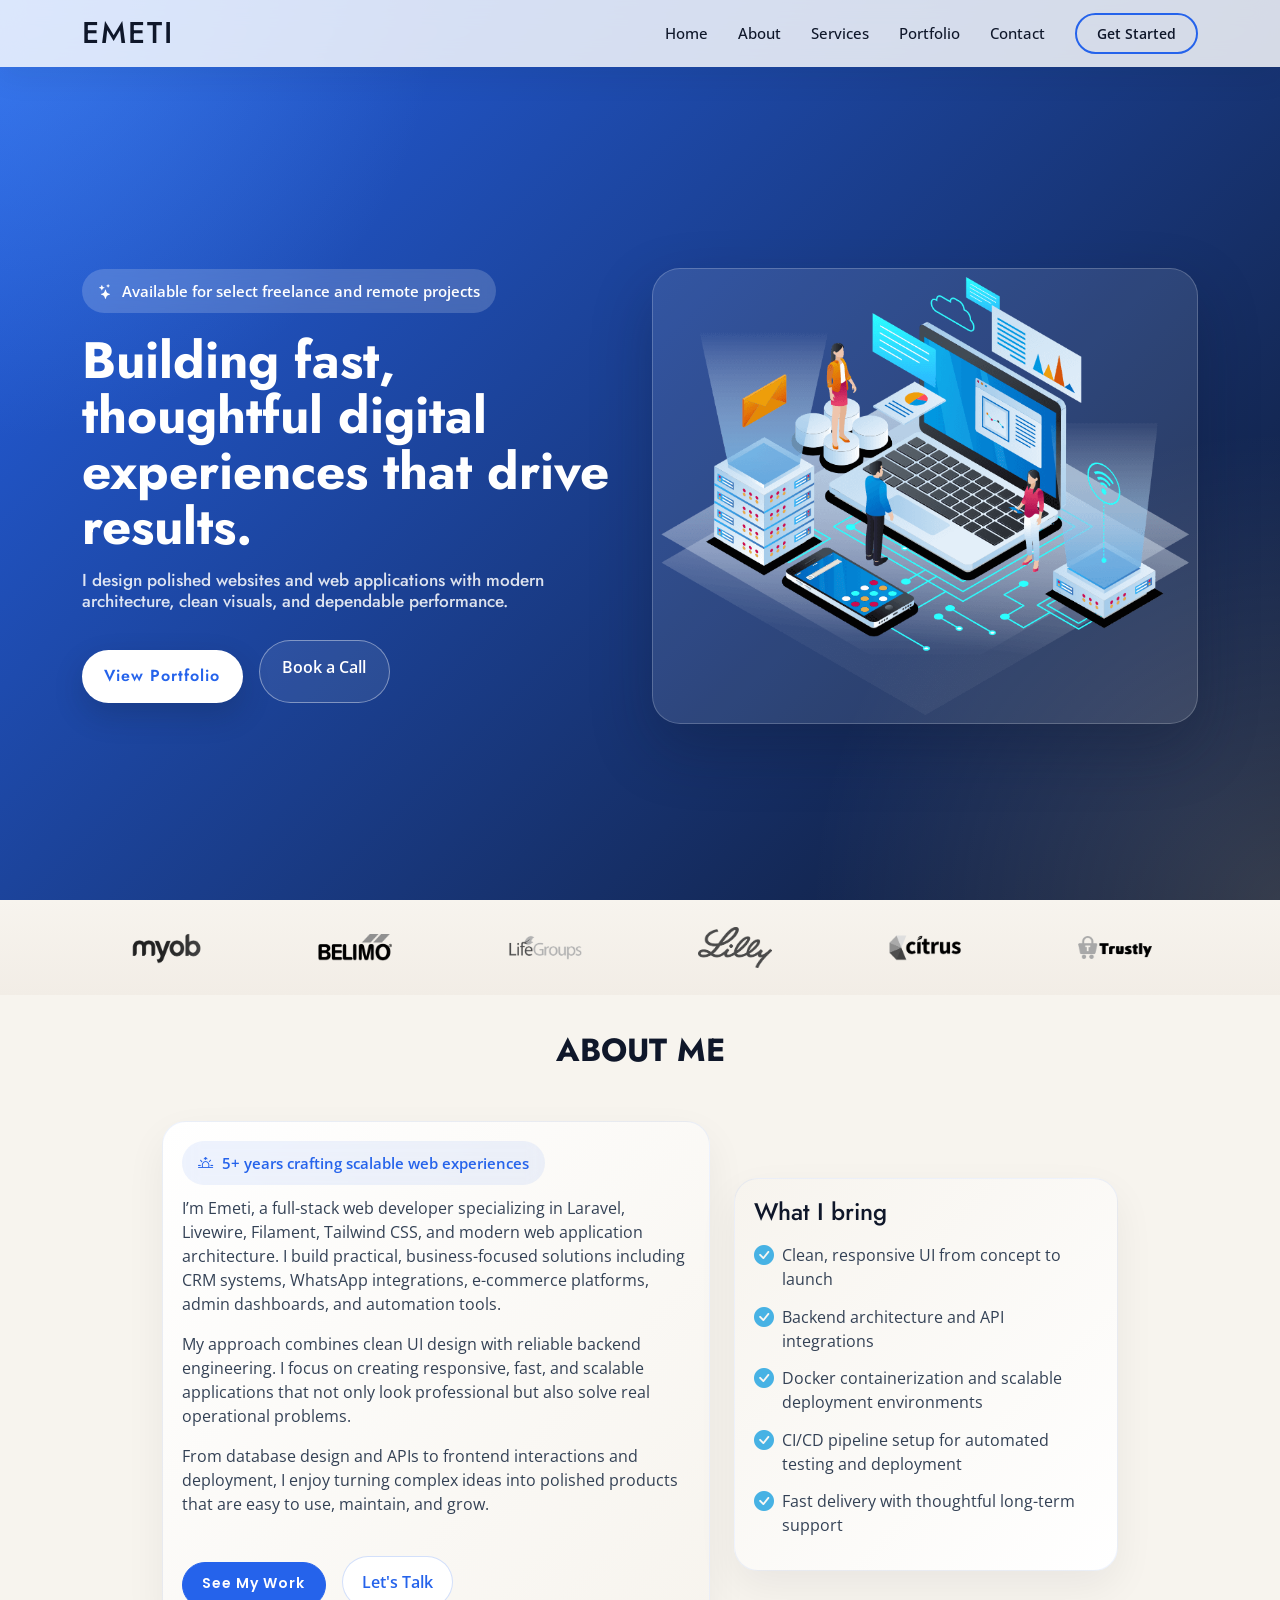
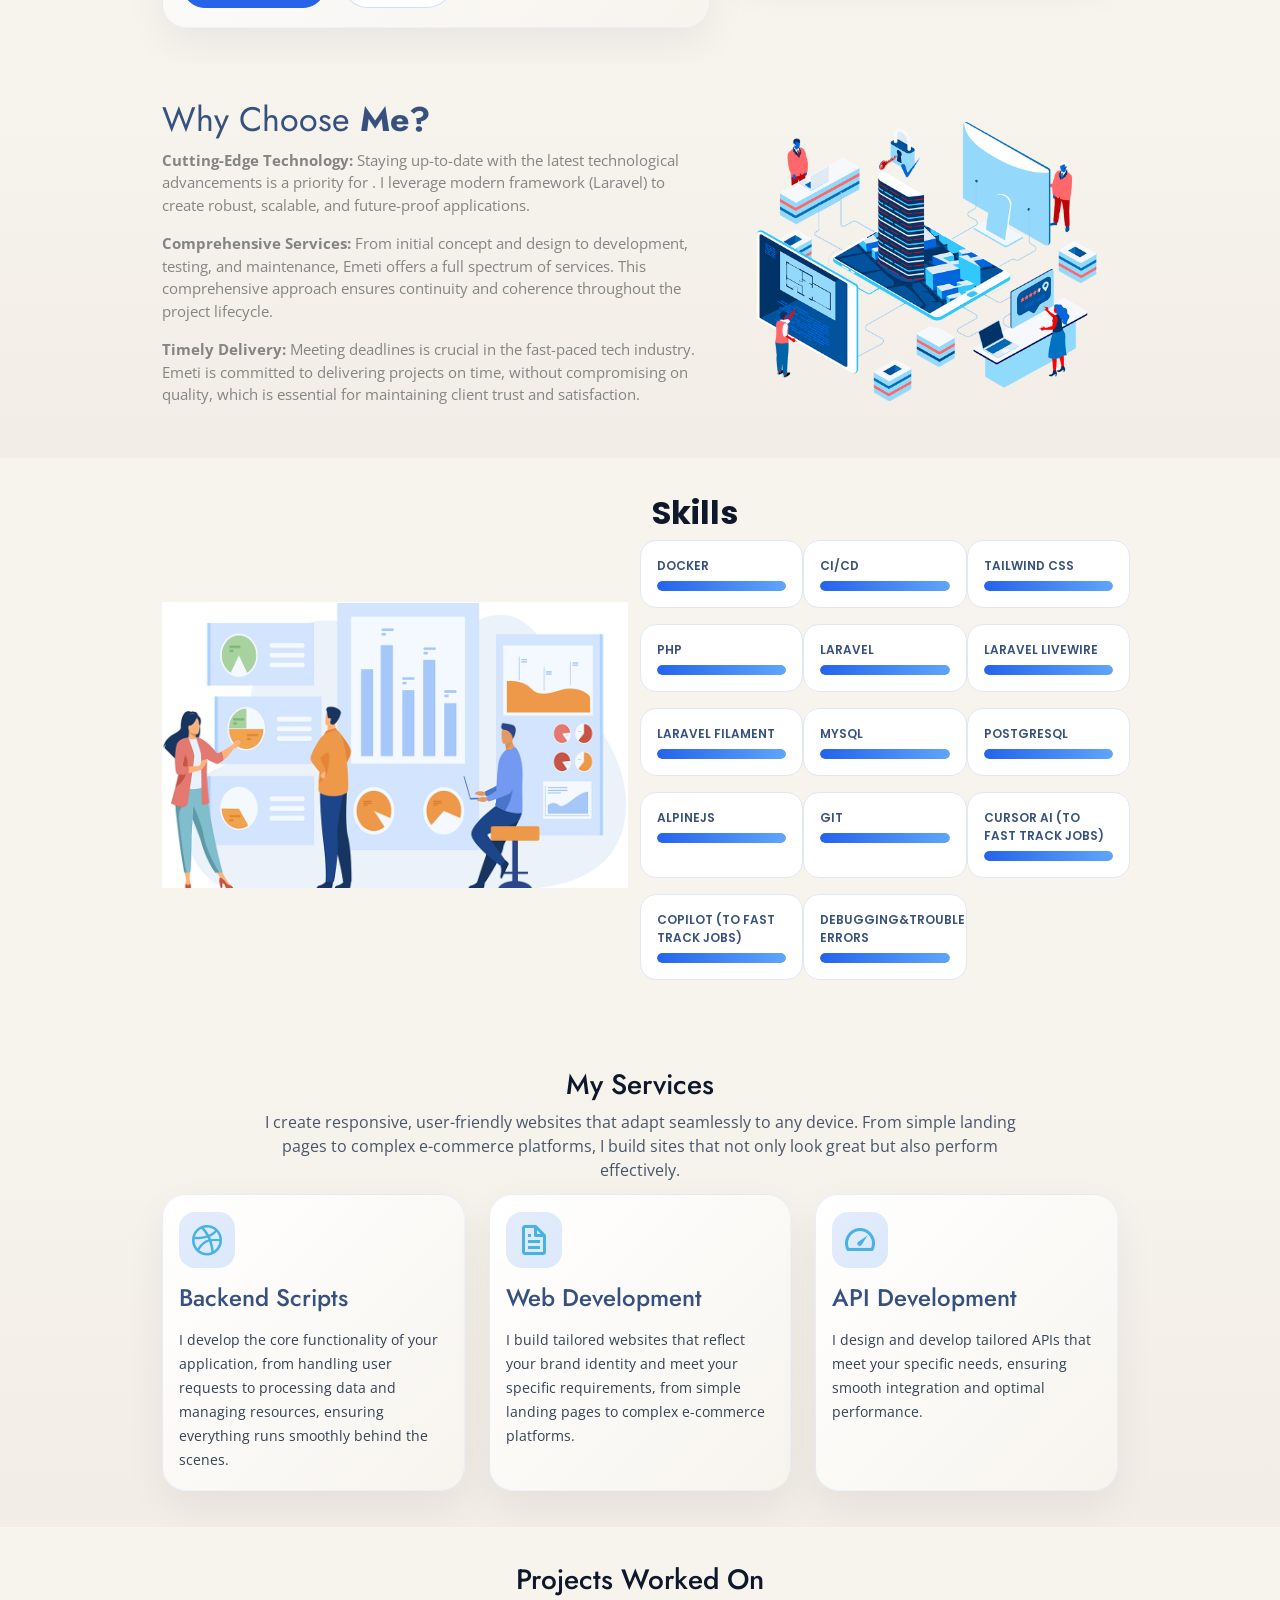
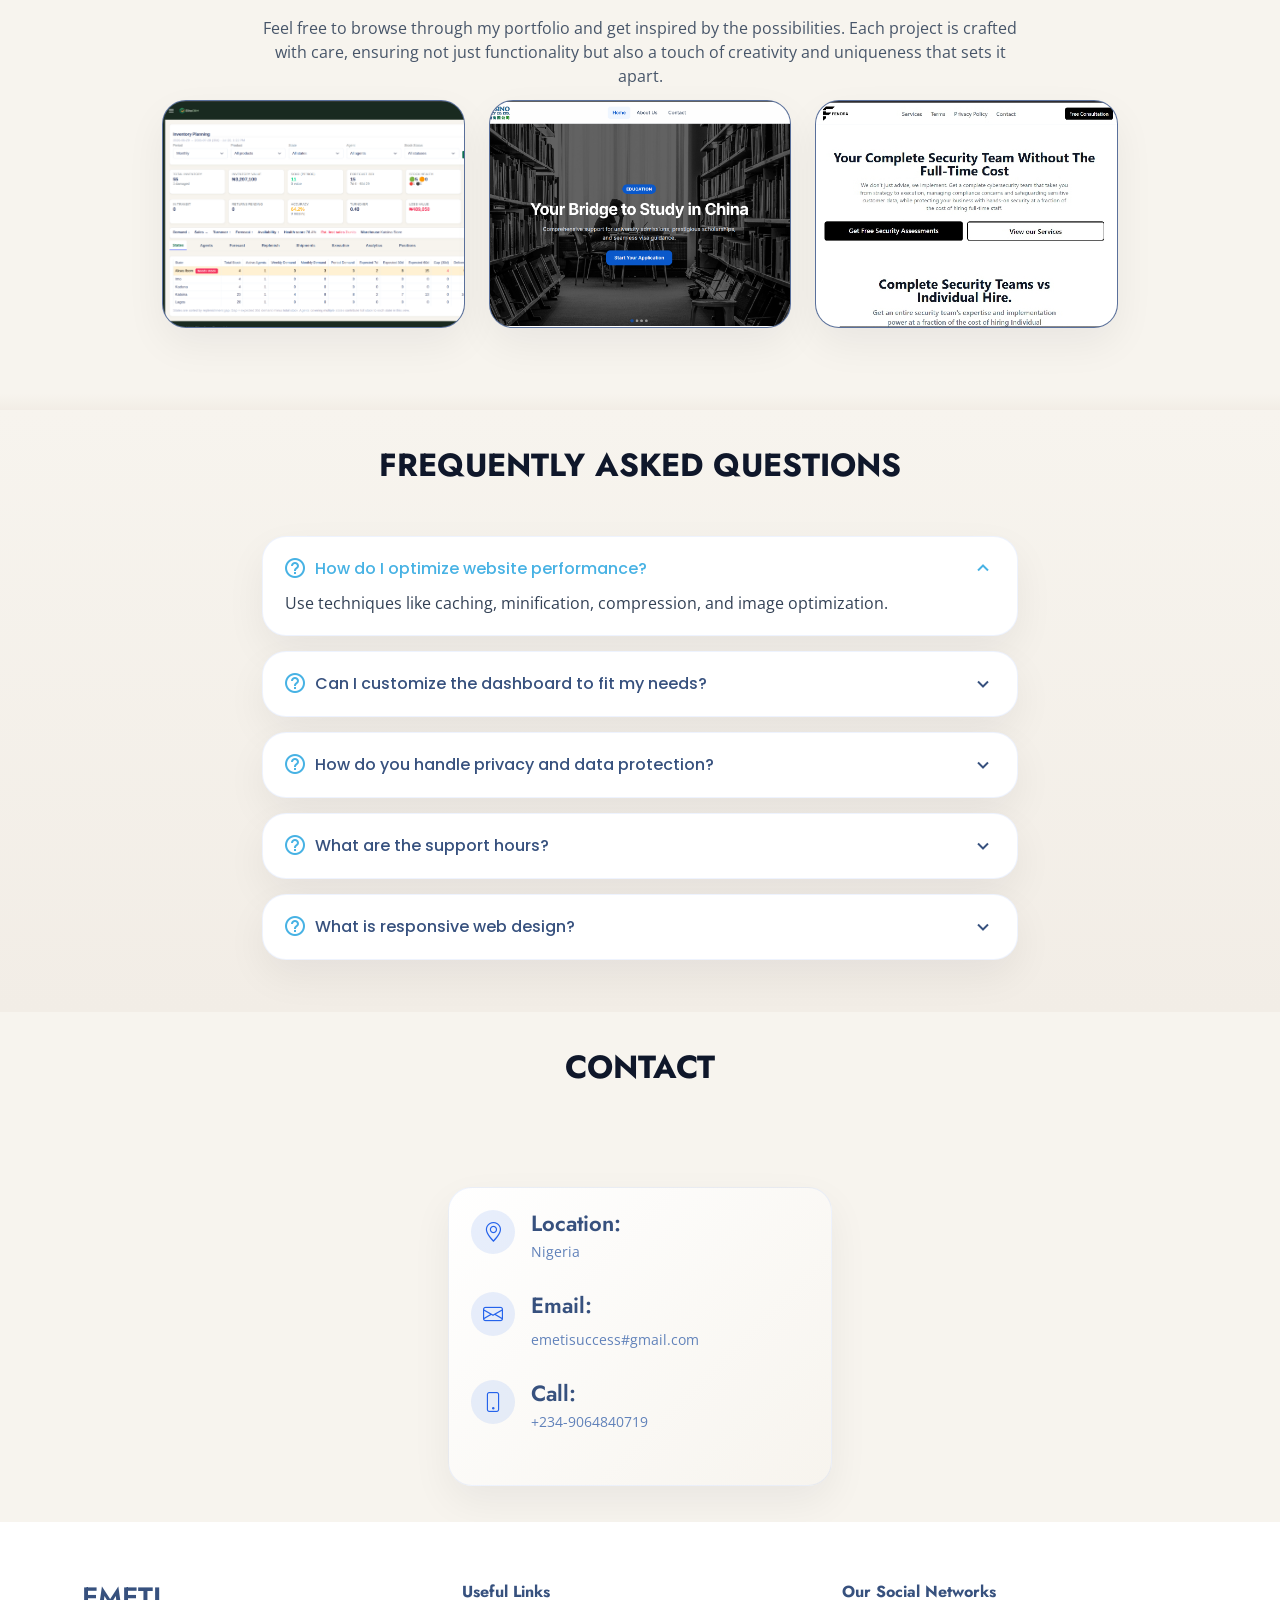
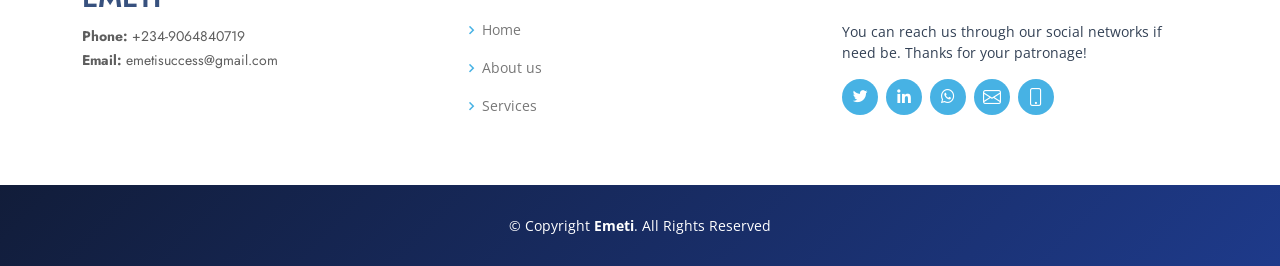
==== commit ef09ad6b: "ui fixes" ====
--- a/index.html
+++ b/index.html
@@ -200,16 +200,22 @@
                   5+ years crafting scalable web experiences
                 </div>
                 <p>
-                  Hello! I'm Emeti, a passionate and innovative web developer
-                  with hands-on experience turning complex ideas into elegant
-                  digital solutions. I build seamless, user-centric experiences
-                  that look exceptional and perform flawlessly.
+                  I’m Emeti, a full-stack web developer specializing in Laravel,
+                  Livewire, Filament, Tailwind CSS, and modern web application
+                  architecture. I build practical, business-focused solutions
+                  including CRM systems, WhatsApp integrations, e-commerce
+                  platforms, admin dashboards, and automation tools.
                 </p>
                 <p>
-                  My work is guided by curiosity, precision, and a focus on
-                  long-term value. Whether it is a responsive website, a dynamic
-                  web application, or a performance-focused platform, I aim to
-                  create products that feel polished and dependable.
+                  My approach combines clean UI design with reliable backend
+                  engineering. I focus on creating responsive, fast, and
+                  scalable applications that not only look professional but also
+                  solve real operational problems.
+                </p>
+                <p>
+                  From database design and APIs to frontend interactions and
+                  deployment, I enjoy turning complex ideas into polished
+                  products that are easy to use, maintain, and grow.
                 </p>
                 <div class="d-flex flex-wrap gap-3 mt-4">
                   <a href="#portfolio" class="btn-learn-more">See My Work</a>
@@ -228,6 +234,14 @@
                   <li>
                     <i class="bi bi-check-circle-fill"></i> Backend architecture
                     and API integrations
+                  </li>
+                  <li>
+                    <i class="bi bi-check-circle-fill"></i> Docker
+                    containerization and scalable deployment environments
+                  </li>
+                  <li>
+                    <i class="bi bi-check-circle-fill"></i> CI/CD pipeline setup
+                    for automated testing and deployment
                   </li>
                   <li>
                     <i class="bi bi-check-circle-fill"></i> Fast delivery with
@@ -575,16 +589,6 @@
               that sets it apart.
             </p>
           </div>
-
-          <ul
-            id="portfolio-flters"
-            class="d-flex justify-content-center"
-            data-aos="fade-up"
-            data-aos-delay="100"
-          >
-            <li data-filter="*" class="filter-active">All</li>
-            <li data-filter=".filter-web">Web</li>
-          </ul>
 
           <div
             class="row justify-content-center portfolio-container"
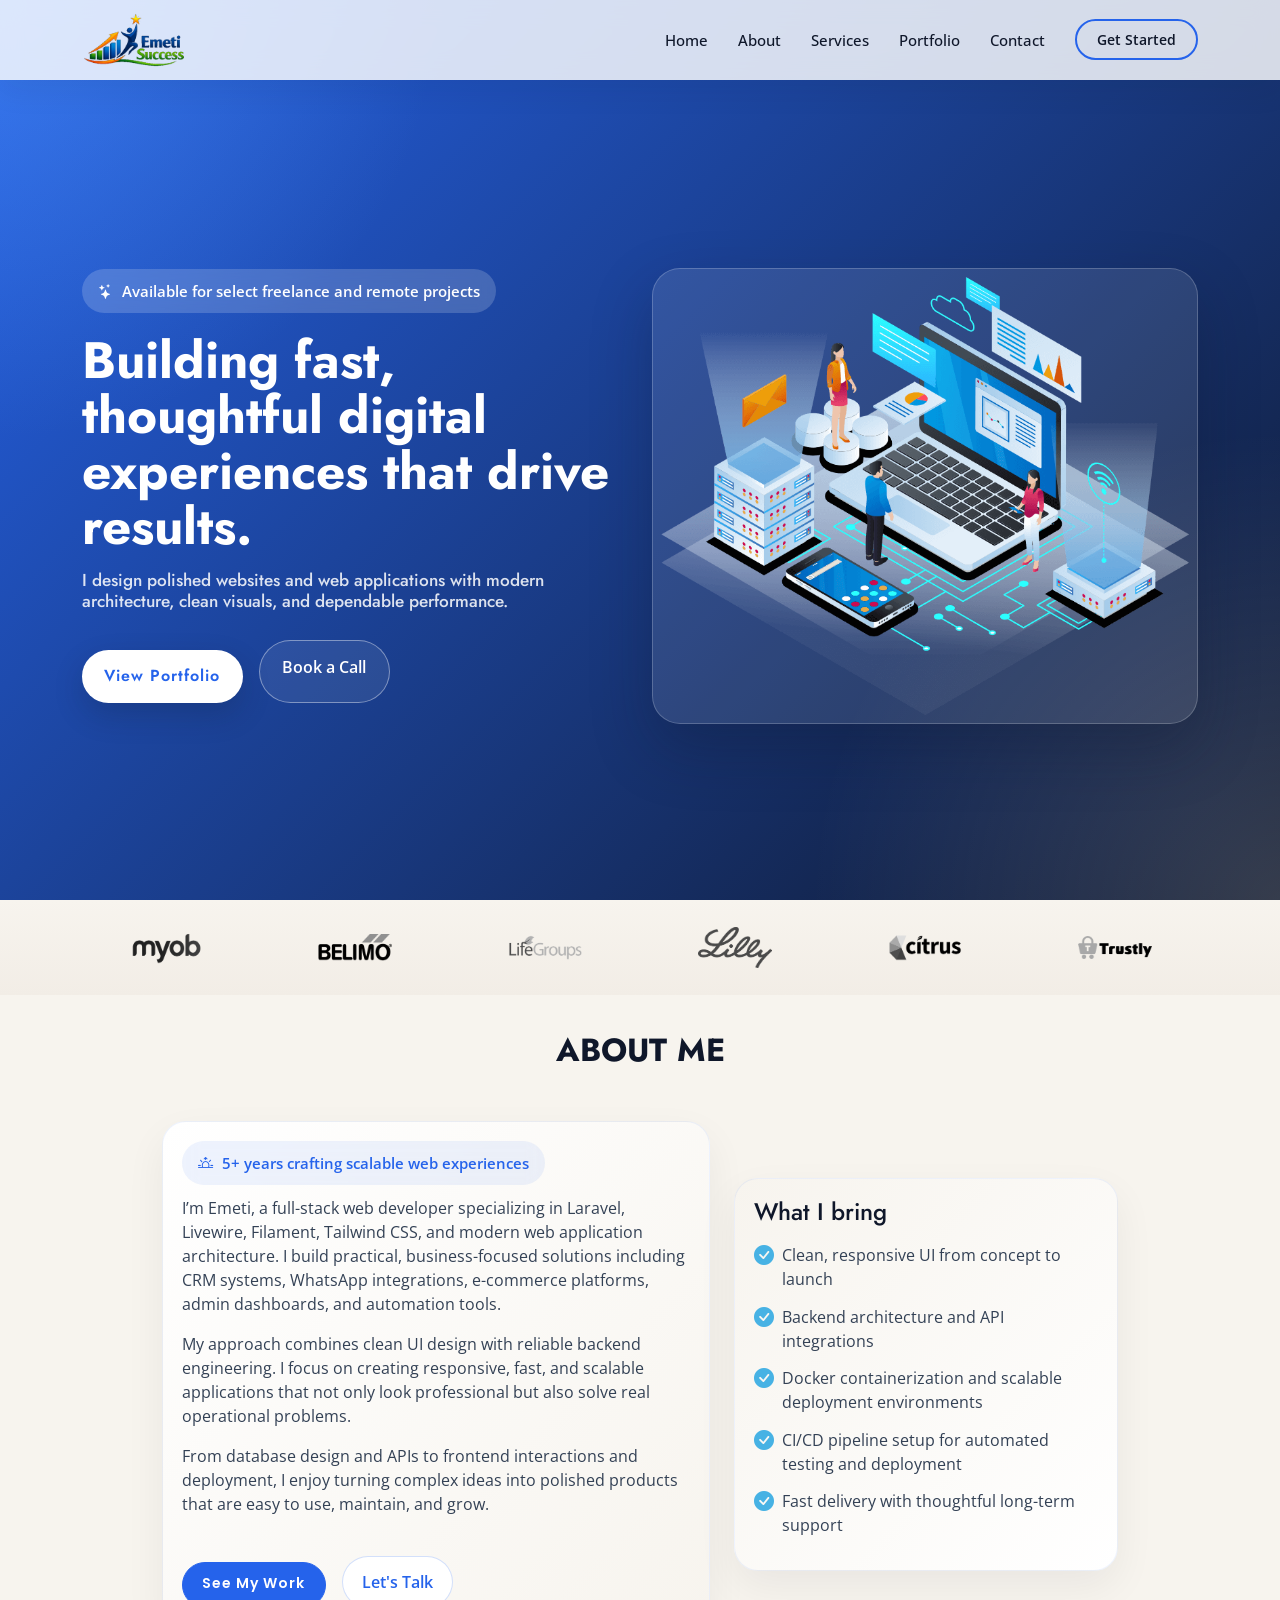
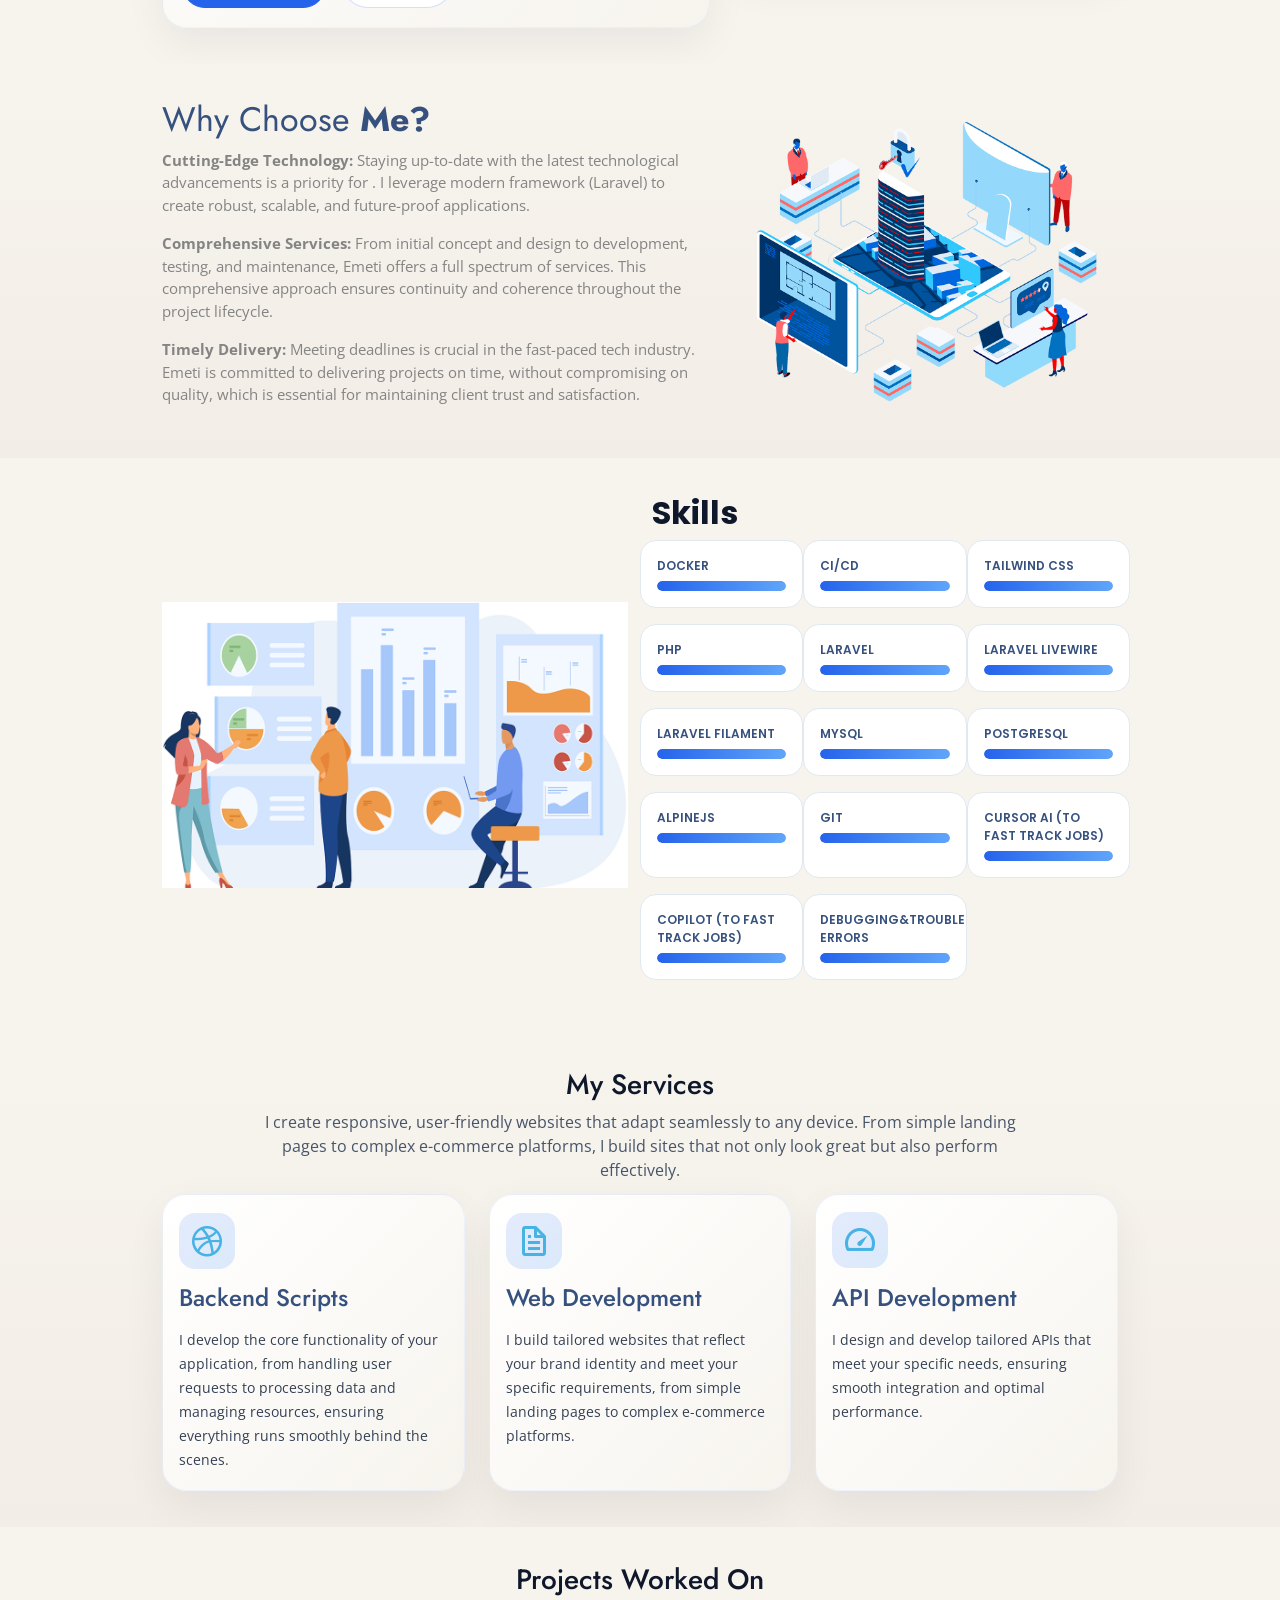
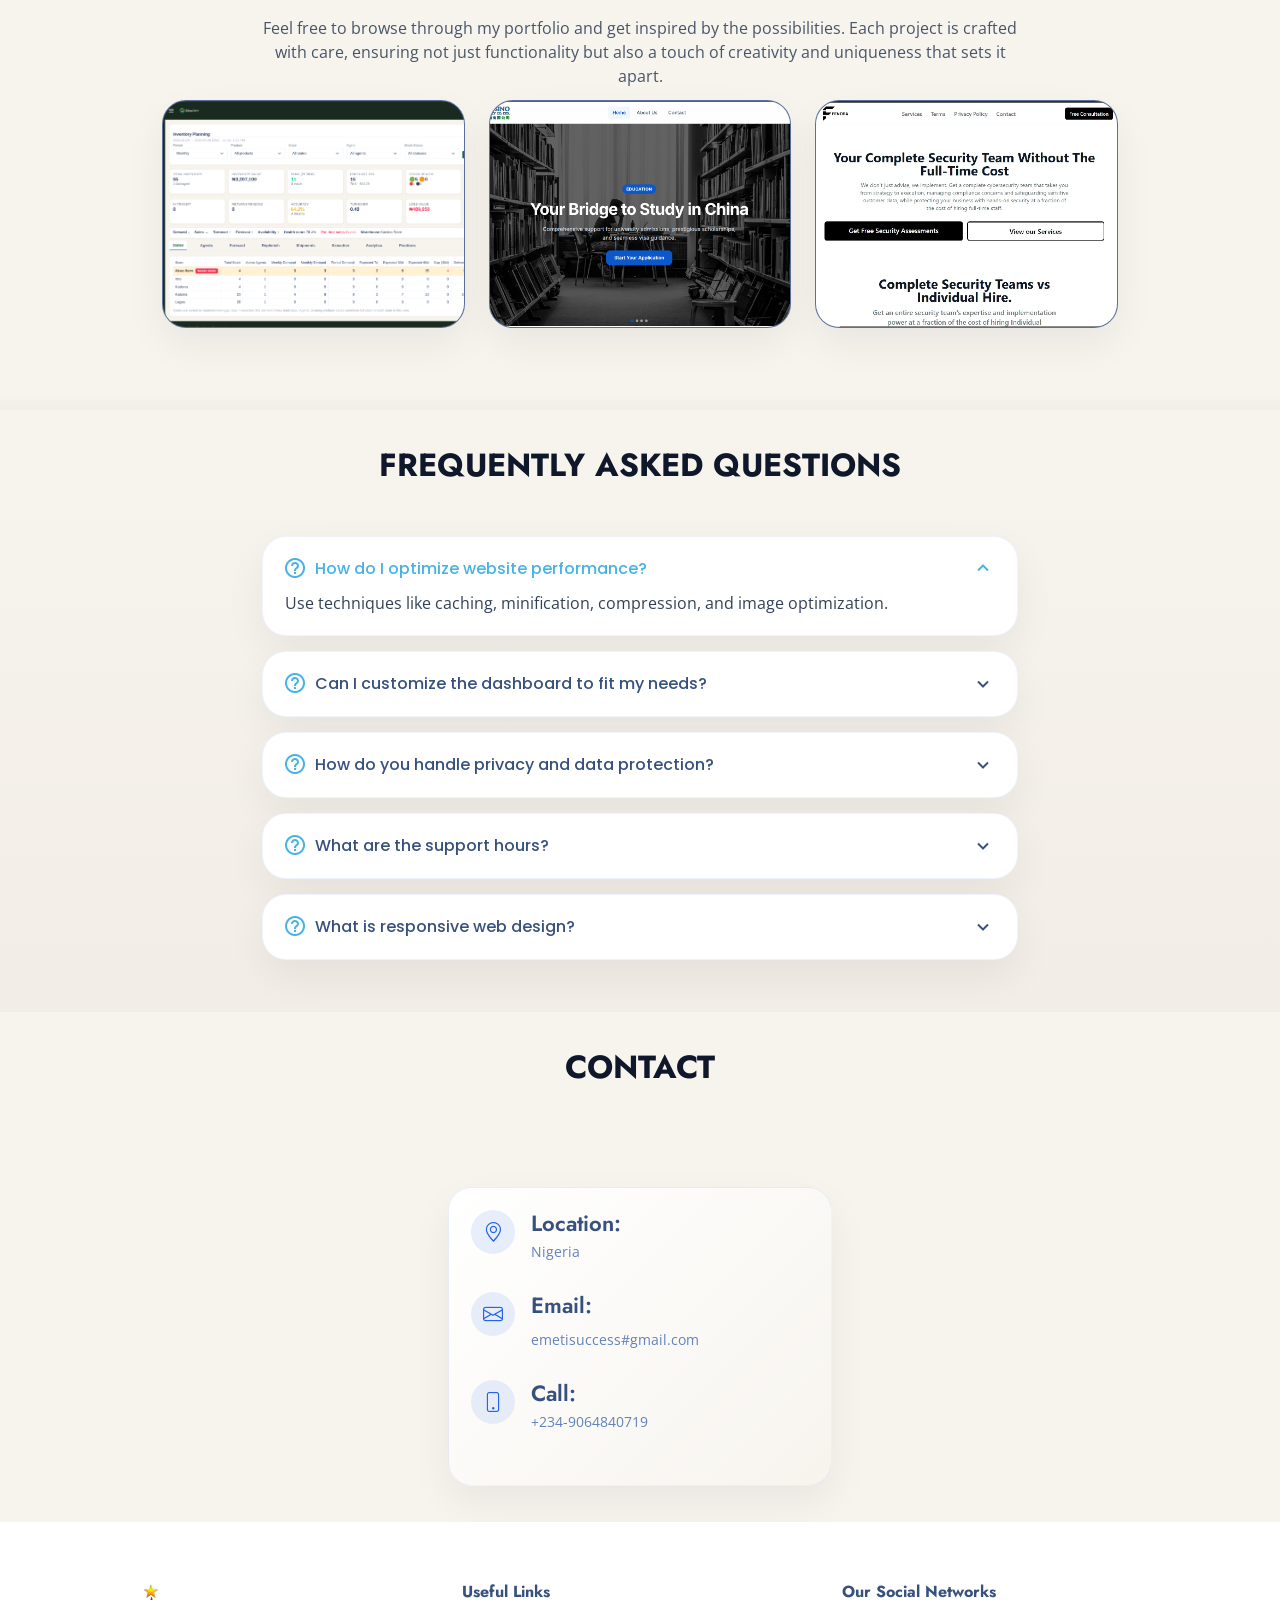
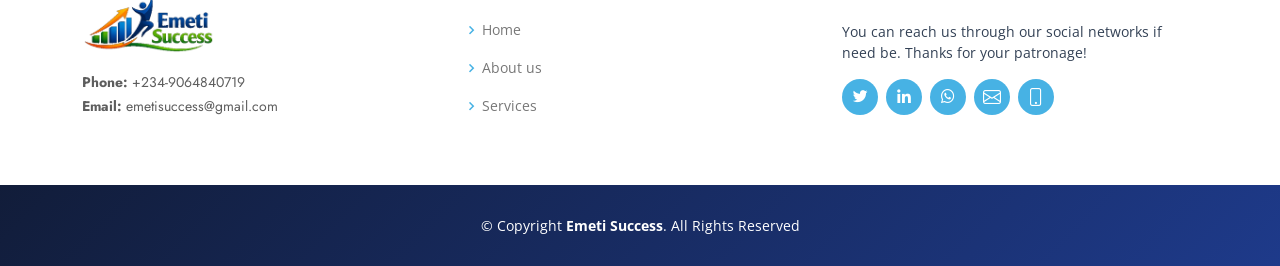
==== commit 466c4199: "logo addition" ====
--- a/index.html
+++ b/index.html
@@ -4,7 +4,7 @@
     <meta charset="utf-8" />
     <meta content="width=device-width, initial-scale=1.0" name="viewport" />
 
-    <title>Emeti</title>
+    <title>Emeti Success</title>
     <meta
       content="Portfolio,Open For Work, Reactjs, Senior Laravel developer, php developer, mysql developer, backend developer, JavaScript developer, bootstrap, Ajax, jquery, html, css, WordPress developer, WordPress, web designer, web development instructor, emetisuccess, Emeti, senior Developer, web-developer, web, developer,"
       name="keywords"
@@ -49,7 +49,12 @@
     <!-- ======= Header ======= -->
     <header id="header" class="fixed-top">
       <div class="container d-flex align-items-center">
-        <h1 class="logo me-auto"><a href="index.html">Emeti</a></h1>
+        <a href="index.html" class="logo me-auto"
+          ><img
+            src="assets/img/logo.png"
+            alt="Emeti Success"
+            class="img-fluid"
+        /></a>
 
         <nav id="navbar" class="navbar">
           <ul>
@@ -961,7 +966,12 @@
         <div class="container">
           <div class="row">
             <div class="col-lg-4 col-md-6 footer-contact">
-              <h3>Emeti</h3>
+              <a href="index.html" class="footer-logo"
+                ><img
+                  src="assets/img/logo.png"
+                  alt="Emeti Success"
+                  class="img-fluid"
+              /></a>
               <p>
                 <strong>Phone:</strong> +234-9064840719<br />
                 <strong>Email:</strong> emetisuccess@gmail.com<br />
@@ -1026,7 +1036,7 @@
         class="container footer-bottom clearfix d-flex align-items-center justify-content-center"
       >
         <div class="copyright">
-          &copy; Copyright <strong><span>Emeti</span></strong
+          &copy; Copyright <strong><span>Emeti Success</span></strong
           >. All Rights Reserved
         </div>
       </div>
--- a/assets/css/style.css
+++ b/assets/css/style.css
@@ -119,21 +119,21 @@
 }
 
 #header .logo {
-  font-size: 30px;
   margin: 0;
   padding: 0;
-  line-height: 1;
-  font-weight: 500;
-  letter-spacing: 2px;
-  text-transform: uppercase;
-}
-
-#header .logo a {
-  color: #fff;
+  line-height: 0;
 }
 
 #header .logo img {
-  max-height: 40px;
+  max-height: 56px;
+  width: auto;
+  display: block;
+}
+
+@media (max-width: 575px) {
+  #header .logo img {
+    max-height: 42px;
+  }
 }
 
 /*--------------------------------------------------------------
@@ -288,95 +288,129 @@
 @media (max-width: 991px) {
   .mobile-nav-toggle {
     display: block;
+    z-index: 1000;
+    position: relative;
+  }
+
+  .navbar {
+    position: relative;
   }
 
   .navbar ul {
-    display: none;
-  }
-}
-
-.navbar-mobile {
+    position: fixed;
+    top: 72px;
+    right: -280px;
+    bottom: 0;
+    left: auto;
+    width: 280px;
+    display: flex;
+    flex-direction: column;
+    background: rgba(40, 58, 90, 0.95);
+    padding: 20px 0;
+    z-index: 999;
+    transition: right 0.3s ease-in-out;
+    list-style: none;
+    margin: 0;
+    overflow-y: auto;
+  }
+
+  .navbar.navbar-mobile ul {
+    right: 0;
+  }
+
+  .navbar li {
+    display: block;
+  }
+}
+
+.navbar.navbar-mobile {
+  position: relative;
+}
+
+.navbar.navbar-mobile::before {
+  content: "";
   position: fixed;
-  overflow: hidden;
-  top: 0;
+  top: 72px;
+  left: 0;
   right: 0;
-  left: 0;
   bottom: 0;
-  background: rgba(40, 58, 90, 0.9);
-  transition: 0.3s;
-  z-index: 999;
-}
-
-.navbar-mobile .mobile-nav-toggle {
-  position: absolute;
-  top: 15px;
-  right: 15px;
-}
-
-.navbar-mobile ul {
-  display: block;
-  position: absolute;
-  top: 55px;
-  right: 15px;
-  bottom: 15px;
-  left: 15px;
-  padding: 10px 0;
-  border-radius: 10px;
-  background-color: #fff;
-  overflow-y: auto;
-  transition: 0.3s;
-}
-
-.navbar-mobile a,
-.navbar-mobile a:focus {
+  background: rgba(0, 0, 0, 0.5);
+  z-index: 998;
+}
+
+@media (max-width: 991px) {
+  .navbar.navbar-mobile ul {
+    list-style: none;
+  }
+
+  .navbar.navbar-mobile ul li {
+    display: flex;
+  }
+}
+
+.navbar.navbar-mobile .mobile-nav-toggle {
+  position: relative;
+  z-index: 1001;
+}
+
+.navbar.navbar-mobile a,
+.navbar.navbar-mobile a:focus {
   padding: 10px 20px;
   font-size: 15px;
-  color: #37517e;
-}
-
-.navbar-mobile a:hover,
-.navbar-mobile .active,
-.navbar-mobile li:hover > a {
+  color: #fff;
+}
+
+.navbar.navbar-mobile a:hover,
+.navbar.navbar-mobile .active,
+.navbar.navbar-mobile li:hover > a {
   color: #47b2e4;
 }
 
-.navbar-mobile .getstarted,
-.navbar-mobile .getstarted:focus {
-  margin: 15px;
-  color: #37517e;
-}
-
-.navbar-mobile .dropdown ul {
+.navbar.navbar-mobile .getstarted,
+.navbar.navbar-mobile .getstarted:focus {
+  margin: 15px 20px;
+  color: #fff;
+  border-color: #47b2e4;
+}
+
+.navbar.navbar-mobile .getstarted:hover,
+.navbar.navbar-mobile .getstarted:focus:hover {
+  background: #47b2e4;
+  color: #fff;
+}
+
+.navbar.navbar-mobile .dropdown ul {
   position: static;
   display: none;
-  margin: 10px 20px;
+  margin: 10px 0;
   padding: 10px 0;
   z-index: 99;
   opacity: 1;
   visibility: visible;
-  background: #fff;
-  box-shadow: 0px 0px 30px rgba(127, 137, 161, 0.25);
-}
-
-.navbar-mobile .dropdown ul li {
-  min-width: 200px;
-}
-
-.navbar-mobile .dropdown ul a {
+  background: rgba(0, 0, 0, 0.2);
+  box-shadow: none;
+}
+
+.navbar.navbar-mobile .dropdown ul li {
+  min-width: auto;
+}
+
+.navbar.navbar-mobile .dropdown ul a {
   padding: 10px 20px;
-}
-
-.navbar-mobile .dropdown ul a i {
+  color: #fff;
+}
+
+.navbar.navbar-mobile .dropdown ul a i {
   font-size: 12px;
 }
 
-.navbar-mobile .dropdown ul a:hover,
-.navbar-mobile .dropdown ul .active:hover,
-.navbar-mobile .dropdown ul li:hover > a {
+.navbar.navbar-mobile .dropdown ul a:hover,
+.navbar.navbar-mobile .dropdown ul .active:hover,
+.navbar.navbar-mobile .dropdown ul li:hover > a {
   color: #47b2e4;
 }
 
-.navbar-mobile .dropdown > .dropdown-active {
+.navbar.navbar-mobile .dropdown > .dropdown-active {
   display: block;
   visibility: visible !important;
 }
@@ -1936,11 +1970,20 @@
   background: rgba(255, 255, 255, 0.95);
 }
 
-#header .logo a,
 #header .navbar a,
 #header .navbar a:focus,
 .mobile-nav-toggle {
   color: var(--primary-dark);
+}
+
+#footer .footer-logo {
+  display: inline-block;
+  margin-bottom: 16px;
+}
+
+#footer .footer-logo img {
+  max-height: 72px;
+  width: auto;
 }
 
 .navbar .getstarted,
@@ -2292,7 +2335,11 @@
 @media (max-width: 768px) {
   #hero {
     min-height: auto;
-    padding: 6rem 0 4rem;
+    padding: 2rem 0 2rem;
+  }
+
+  #hero .hero-img {
+    display: none;
   }
 
   .about .row.content.g-5 {
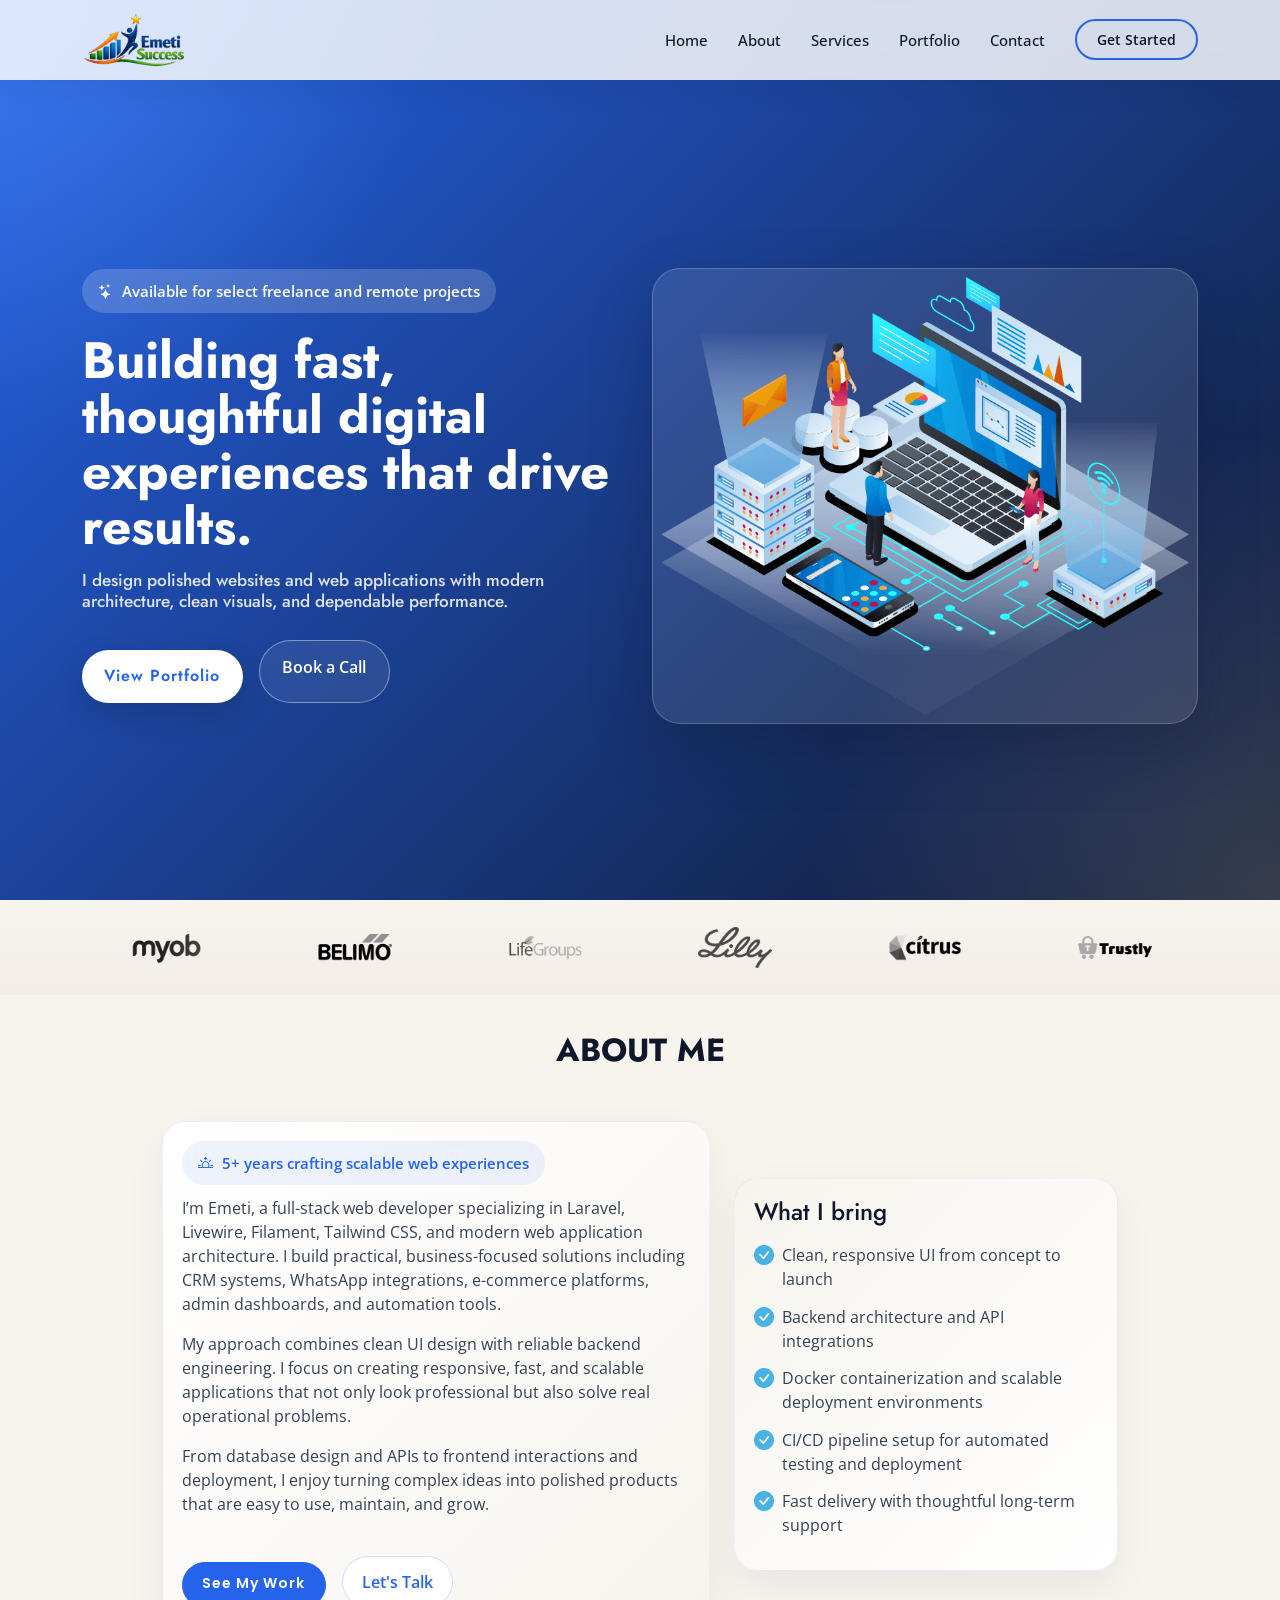
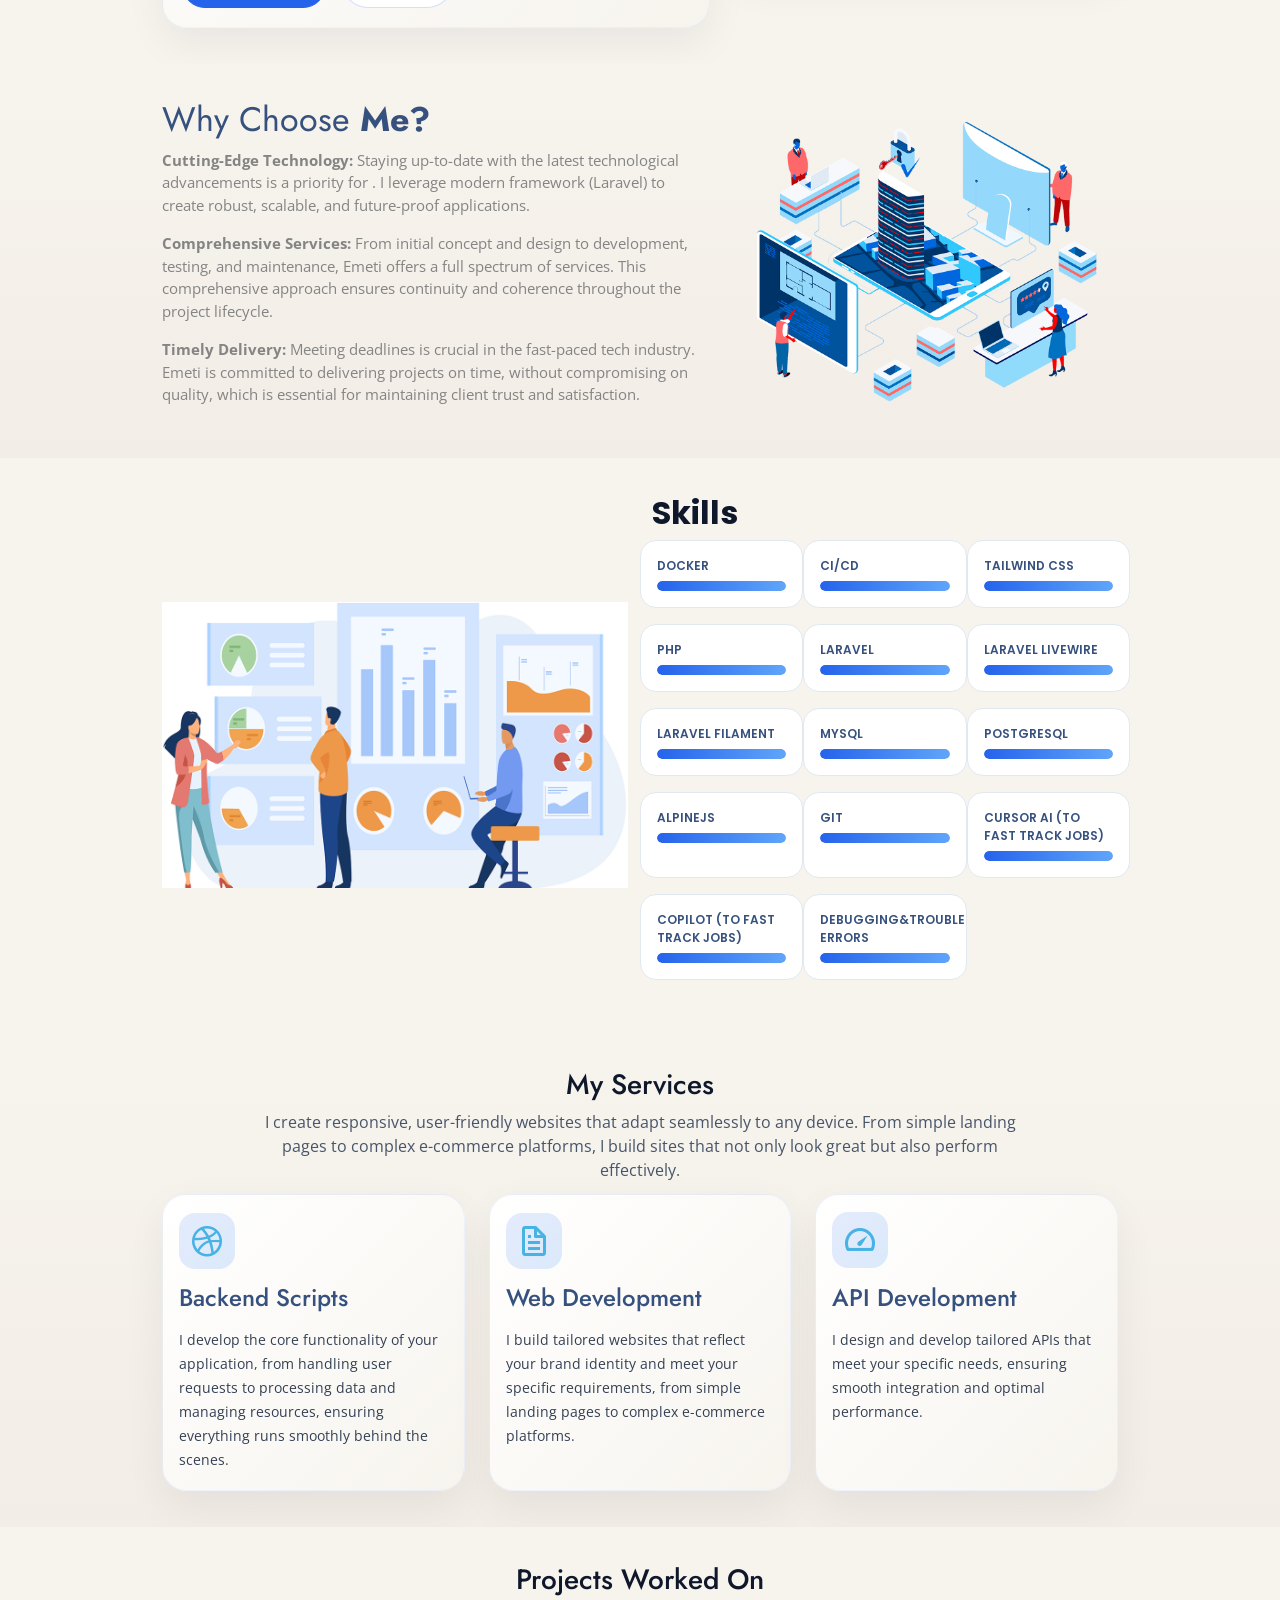
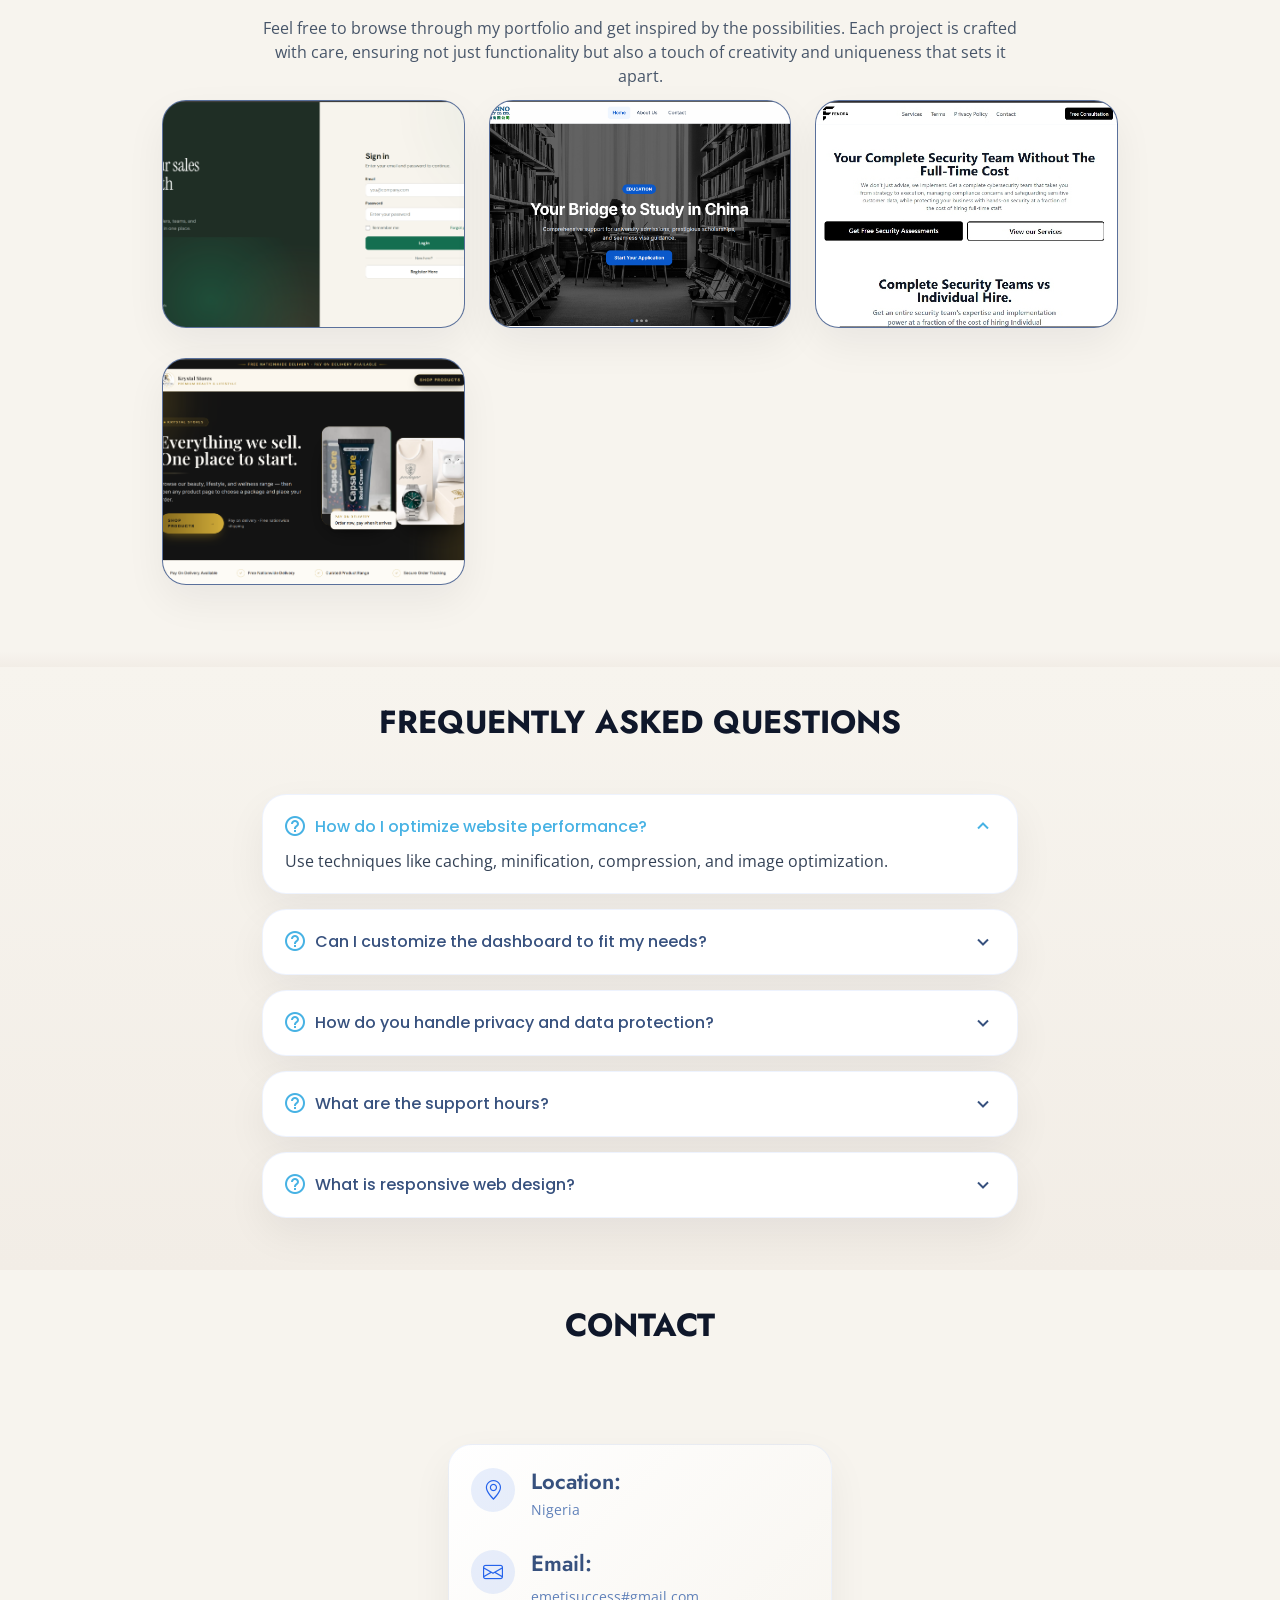
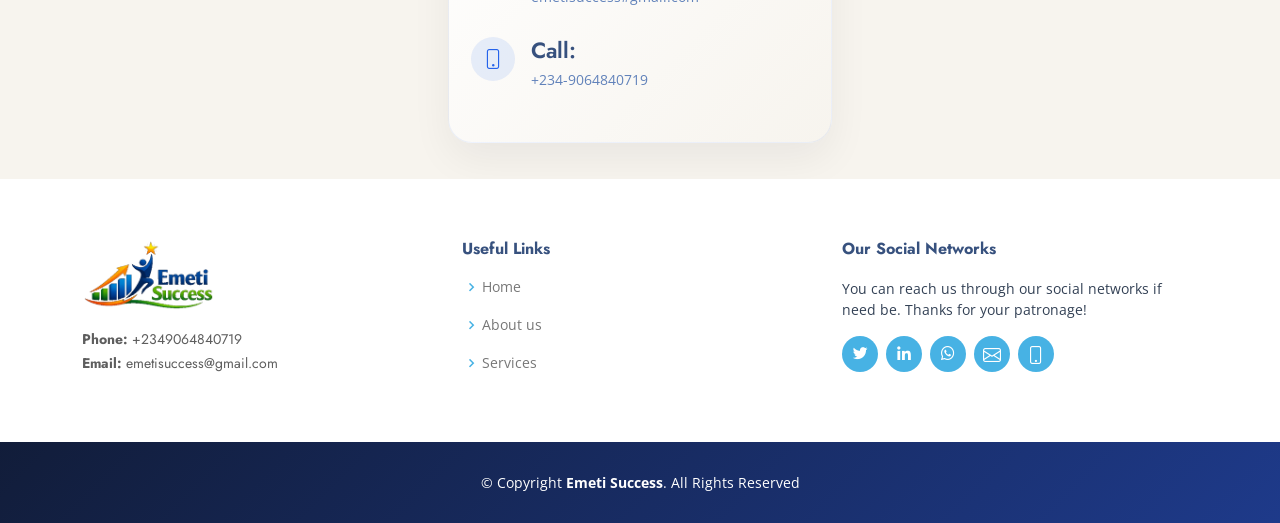
==== commit d2ca9e24: "portolio update commit" ====
--- a/index.html
+++ b/index.html
@@ -50,10 +50,7 @@
     <header id="header" class="fixed-top">
       <div class="container d-flex align-items-center">
         <a href="index.html" class="logo me-auto"
-          ><img
-            src="assets/img/logo.png"
-            alt="Emeti Success"
-            class="img-fluid"
+          ><img src="assets/img/logo.png" alt="Emeti Success" class="img-fluid"
         /></a>
 
         <nav id="navbar" class="navbar">
@@ -694,6 +691,37 @@
                 </div>
               </div>
             </div>
+
+            <div class="col-lg-4 col-md-6 portfolio-item filter-web">
+              <div class="portfolio-wrap">
+                <img
+                  src="assets/img/portfolio/krystal.png"
+                  class="img-fluid"
+                  alt=""
+                />
+                <div class="portfolio-info">
+                  <h4>Krystalstores</h4>
+                  <p>Pay On Delivery Landing Page</p>
+                  <div class="portfolio-links">
+                    <a
+                      href="assets/img/portfolio/krystal.png"
+                      data-gallery="portfolioGallery"
+                      class="portfolio-lightbox"
+                      title="Krystalstores"
+                      ><i class="bx bx-plus"></i
+                    ></a>
+                  </div>
+                  <div class="portfolio-btn">
+                    <a
+                      href="https://krystalstores.com"
+                      target="_blank"
+                      class="btn-visit"
+                      >Visit Website</a
+                    >
+                  </div>
+                </div>
+              </div>
+            </div>
           </div>
         </div>
       </section>
@@ -924,35 +952,6 @@
                 </div>
               </div>
             </div>
-
-            <!-- <div class="col-lg-7 mt-5 mt-lg-0 d-flex align-items-stretch">
-       <form action="forms/contact.php" method="post" role="form" class="php-email-form">
-        <div class="row">
-         <div class="form-group col-md-6">
-          <label for="name">Your Name</label>
-          <input type="text" name="name" class="form-control" id="name" required />
-         </div>
-         <div class="form-group col-md-6">
-          <label for="name">Your Email</label>
-          <input type="email" class="form-control" name="email" id="email" required />
-         </div>
-        </div>
-        <div class="form-group">
-         <label for="name">Subject</label>
-         <input type="text" class="form-control" name="subject" id="subject" required />
-        </div>
-        <div class="form-group">
-         <label for="name">Message</label>
-         <textarea class="form-control" name="message" rows="10" required></textarea>
-        </div>
-        <div class="my-3">
-         <div class="loading">Loading</div>
-         <div class="error-message"></div>
-         <div class="sent-message">Your message has been sent. Thank you!</div>
-        </div>
-        <div class="text-center"><button type="submit">Send Message</button></div>
-       </form>
-      </div> -->
           </div>
         </div>
       </section>
@@ -973,7 +972,7 @@
                   class="img-fluid"
               /></a>
               <p>
-                <strong>Phone:</strong> +234-9064840719<br />
+                <strong>Phone:</strong> +2349064840719<br />
                 <strong>Email:</strong> emetisuccess@gmail.com<br />
               </p>
             </div>
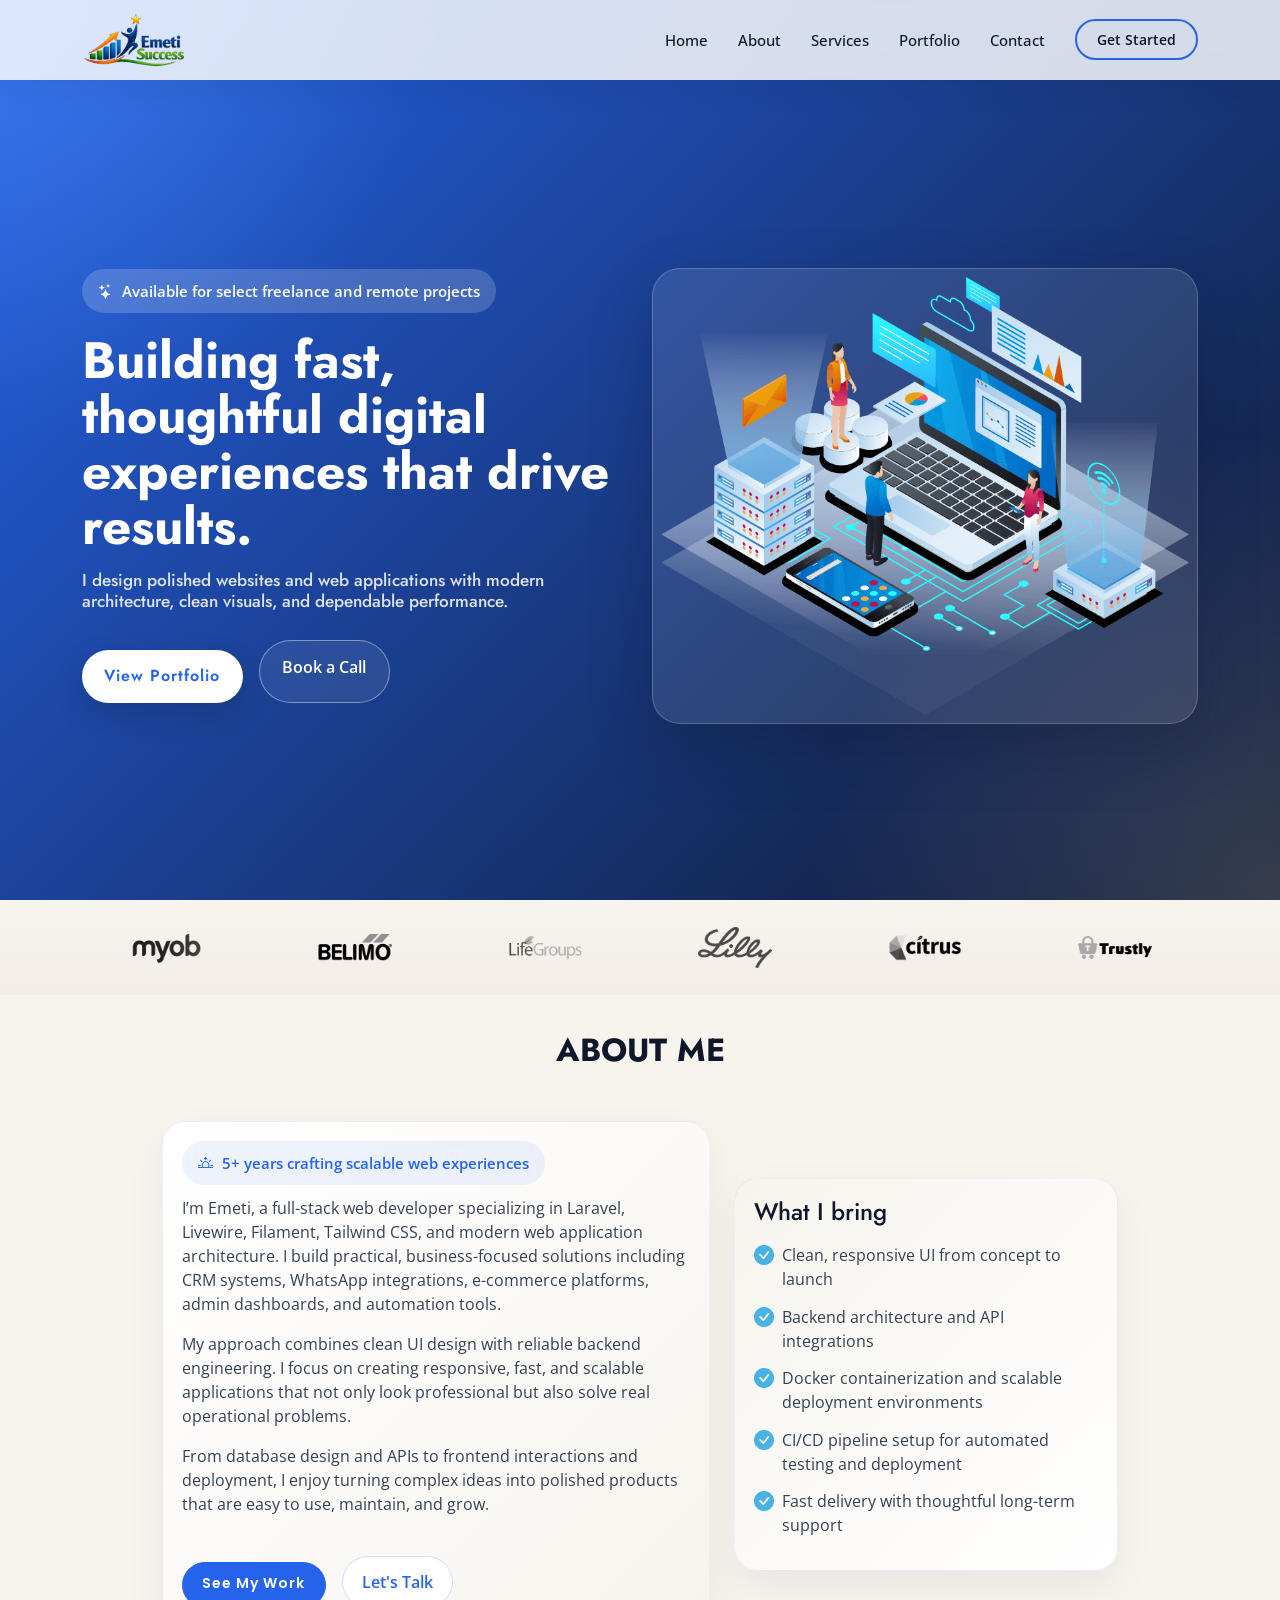
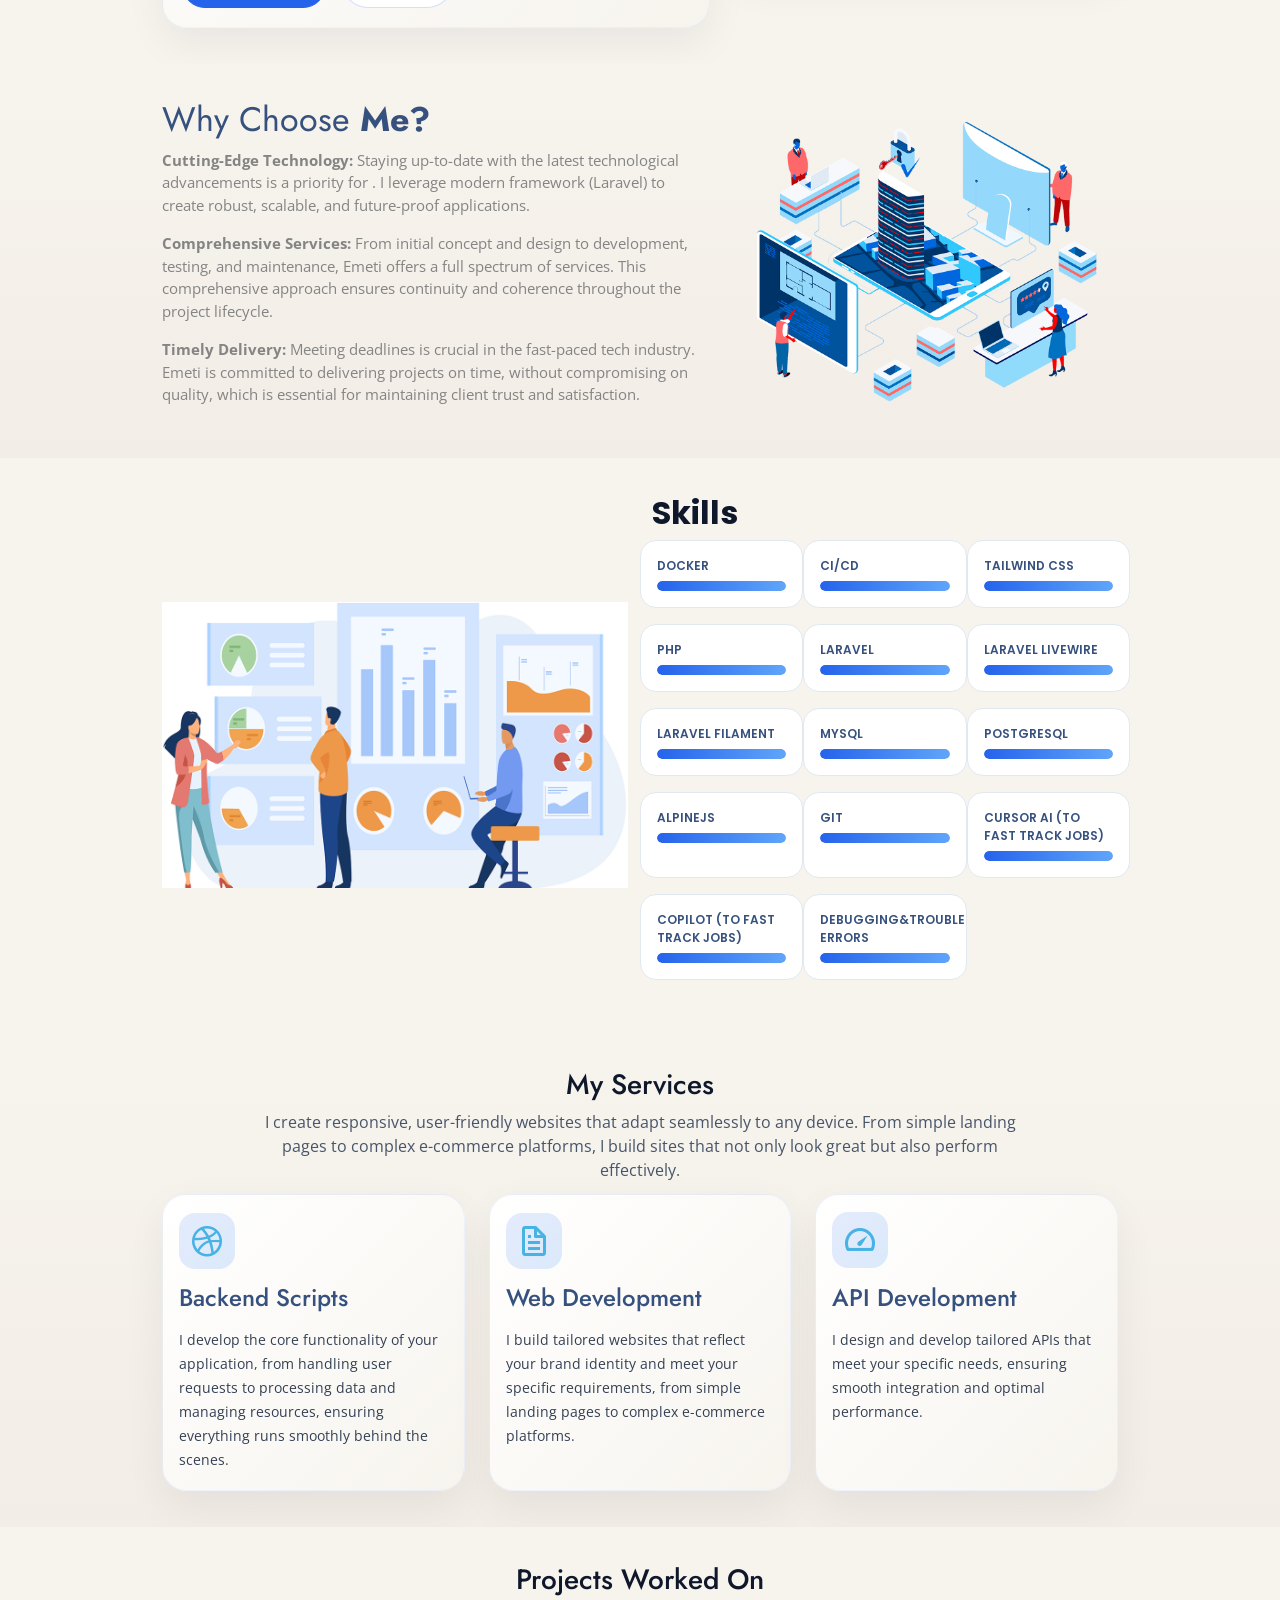
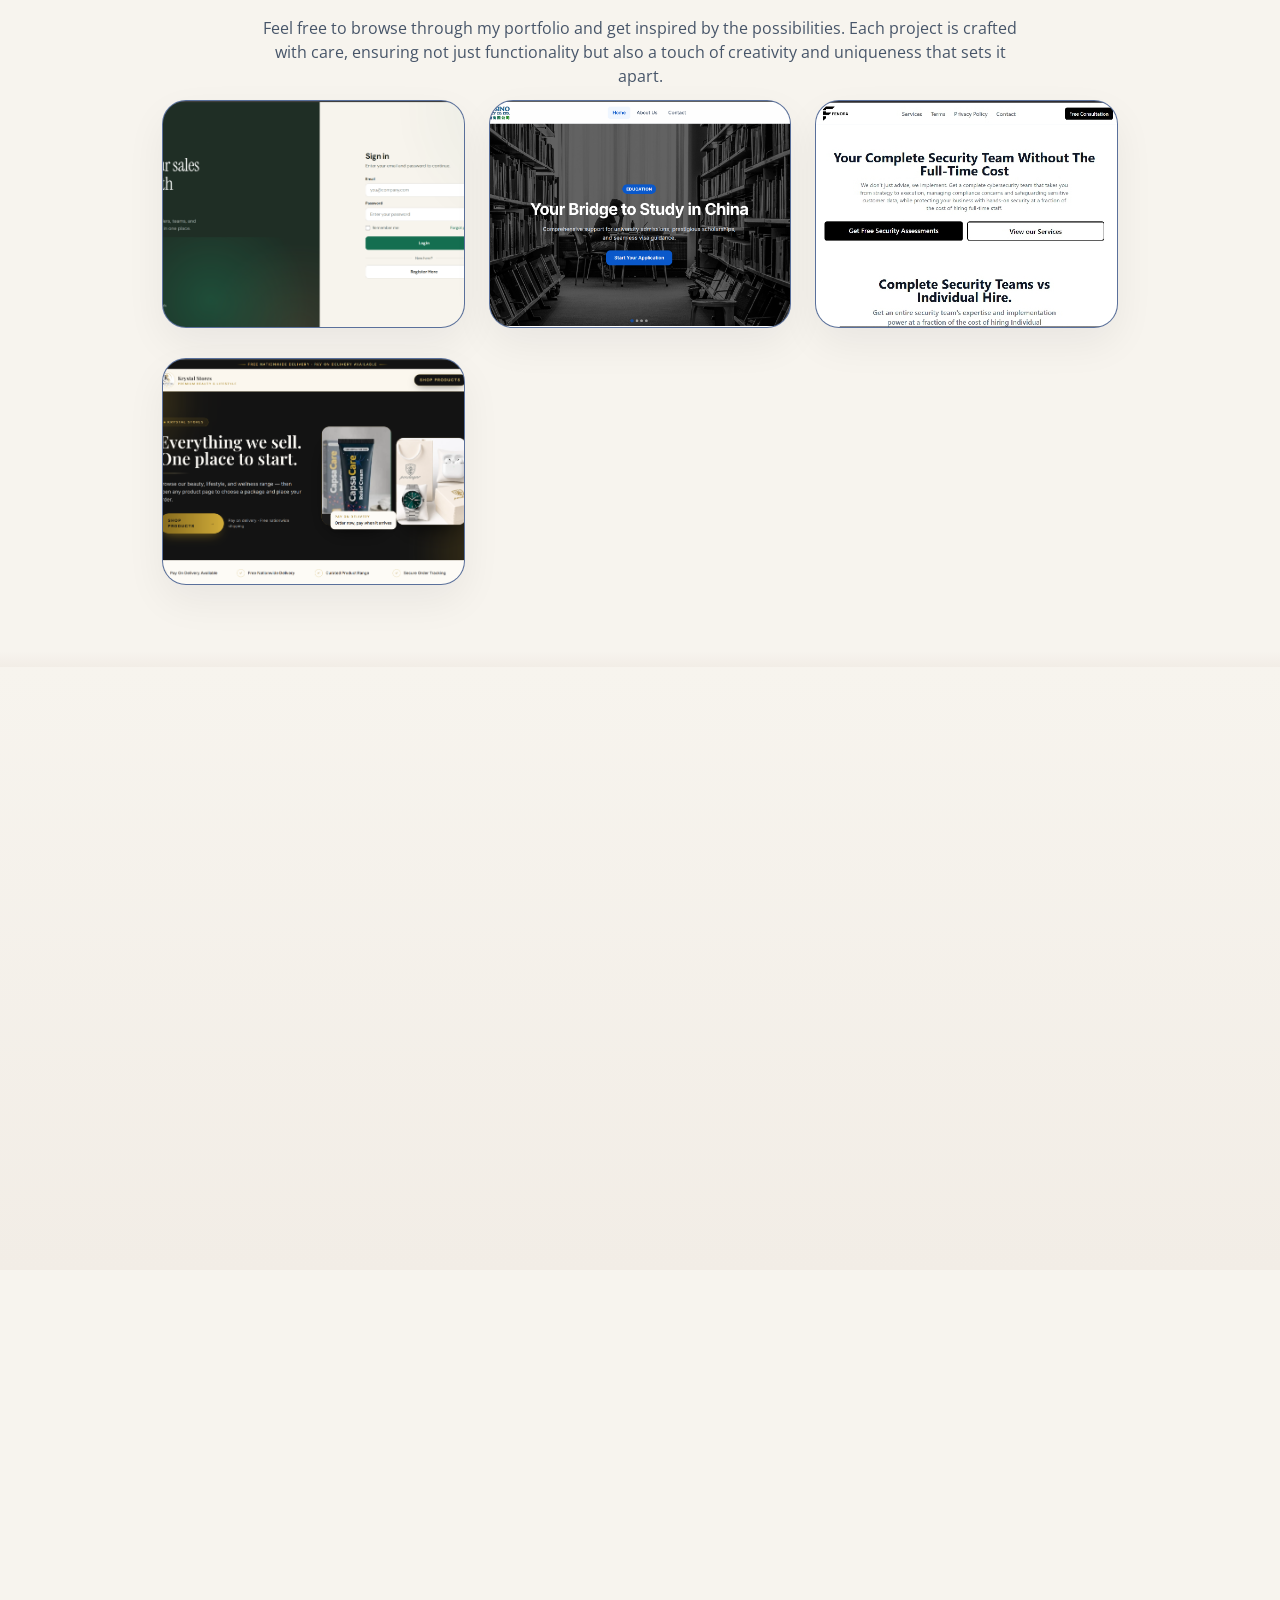
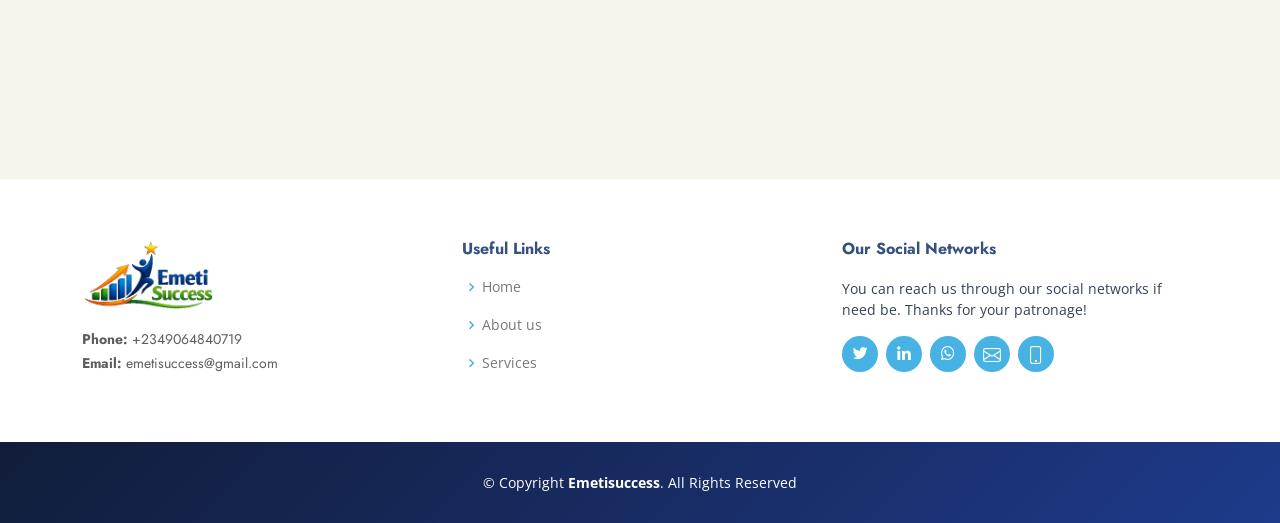
==== commit b1406d31: "text correction commit" ====
--- a/index.html
+++ b/index.html
@@ -4,7 +4,7 @@
     <meta charset="utf-8" />
     <meta content="width=device-width, initial-scale=1.0" name="viewport" />
 
-    <title>Emeti Success</title>
+    <title>Emetisuccess</title>
     <meta
       content="Portfolio,Open For Work, Reactjs, Senior Laravel developer, php developer, mysql developer, backend developer, JavaScript developer, bootstrap, Ajax, jquery, html, css, WordPress developer, WordPress, web designer, web development instructor, emetisuccess, Emeti, senior Developer, web-developer, web, developer,"
       name="keywords"
@@ -50,7 +50,7 @@
     <header id="header" class="fixed-top">
       <div class="container d-flex align-items-center">
         <a href="index.html" class="logo me-auto"
-          ><img src="assets/img/logo.png" alt="Emeti Success" class="img-fluid"
+          ><img src="assets/img/logo.png" alt="Emetisuccess" class="img-fluid"
         /></a>
 
         <nav id="navbar" class="navbar">
@@ -968,7 +968,7 @@
               <a href="index.html" class="footer-logo"
                 ><img
                   src="assets/img/logo.png"
-                  alt="Emeti Success"
+                  alt="Emetisuccess"
                   class="img-fluid"
               /></a>
               <p>
@@ -1035,7 +1035,7 @@
         class="container footer-bottom clearfix d-flex align-items-center justify-content-center"
       >
         <div class="copyright">
-          &copy; Copyright <strong><span>Emeti Success</span></strong
+          &copy; Copyright <strong><span>Emetisuccess</span></strong
           >. All Rights Reserved
         </div>
       </div>
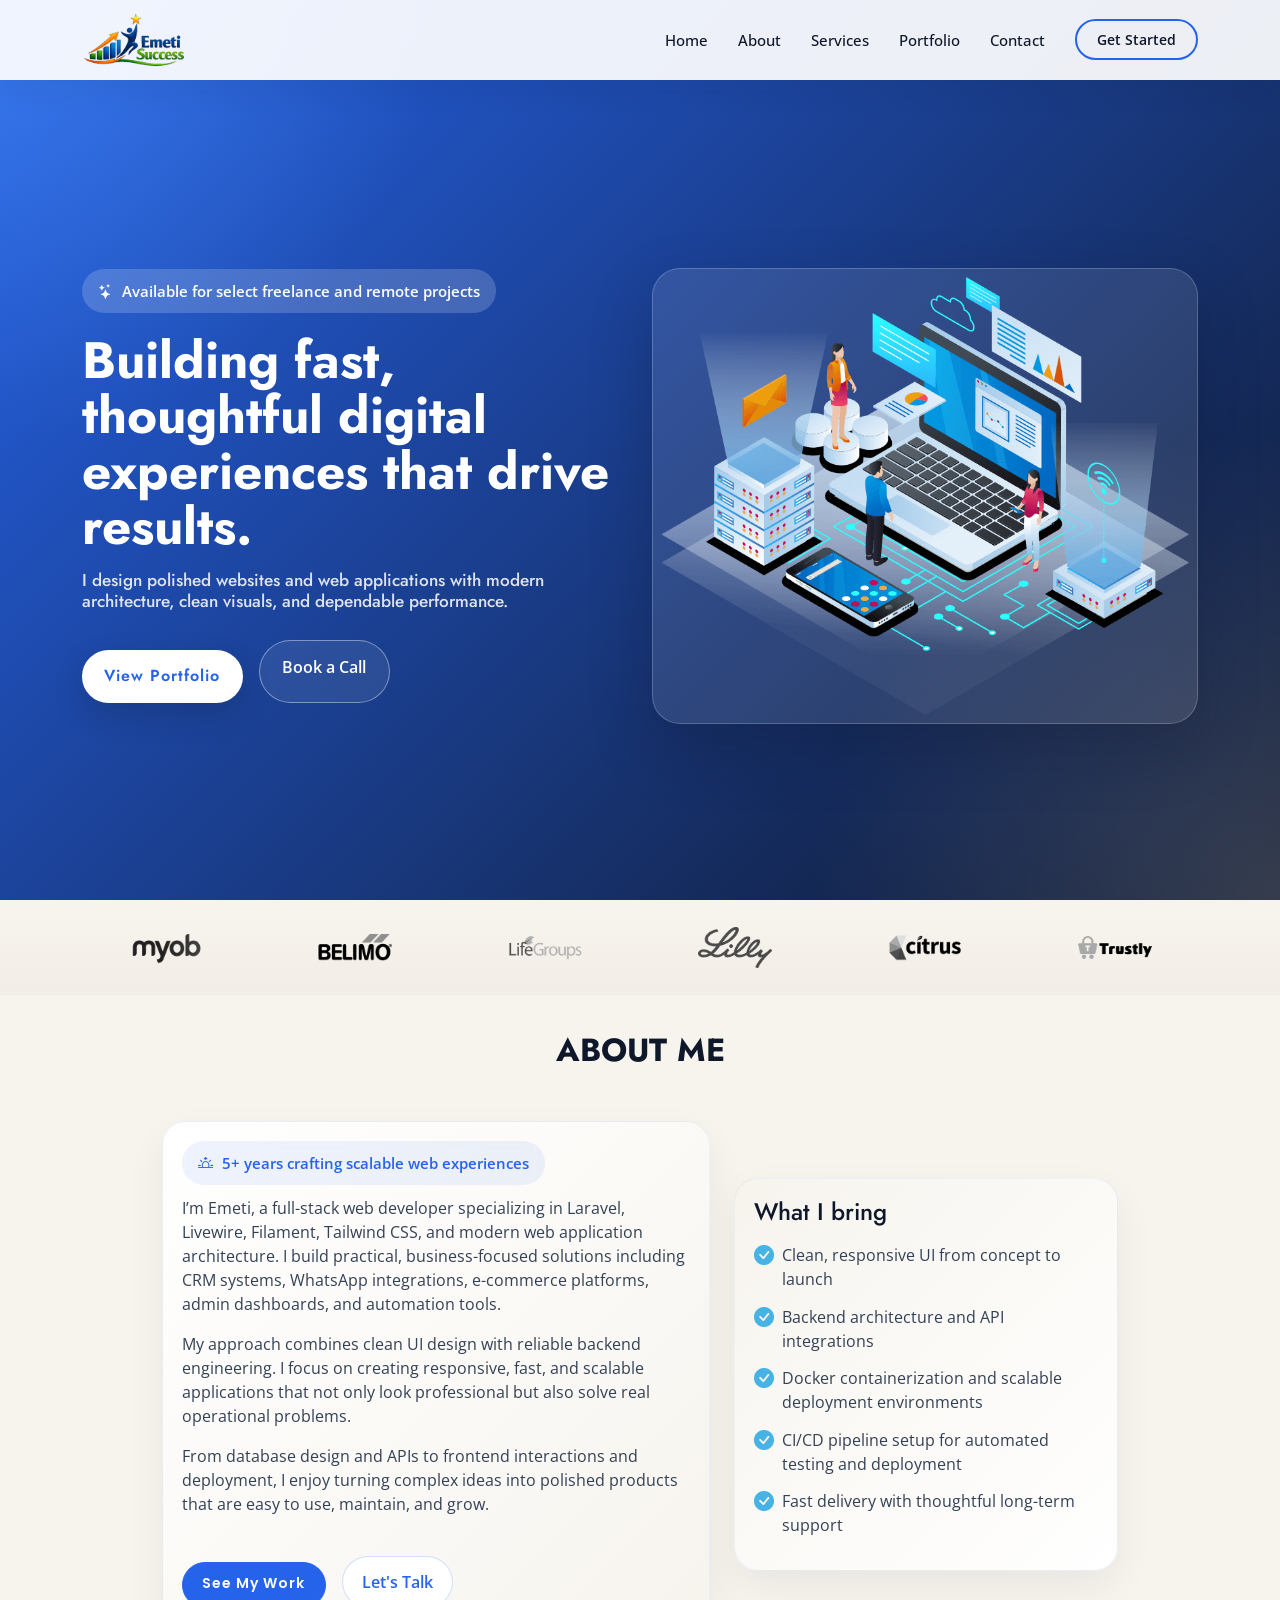
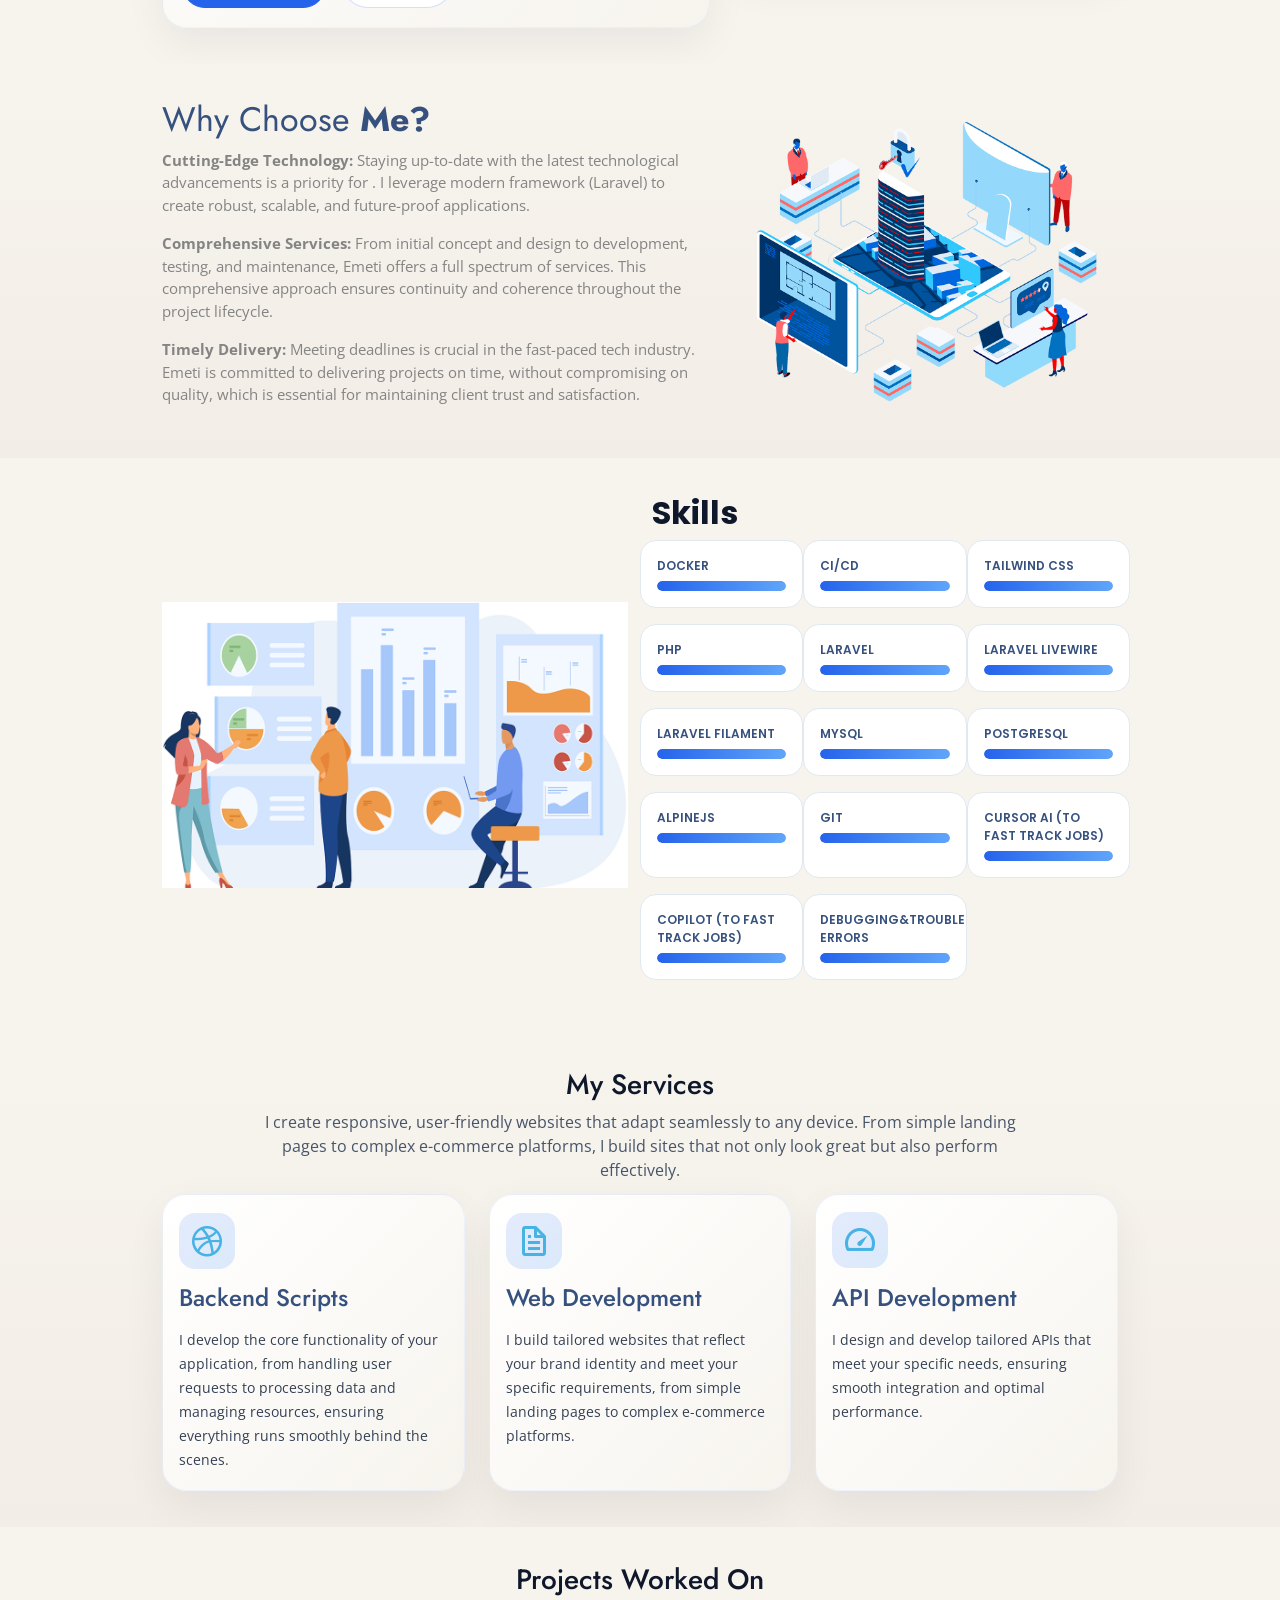
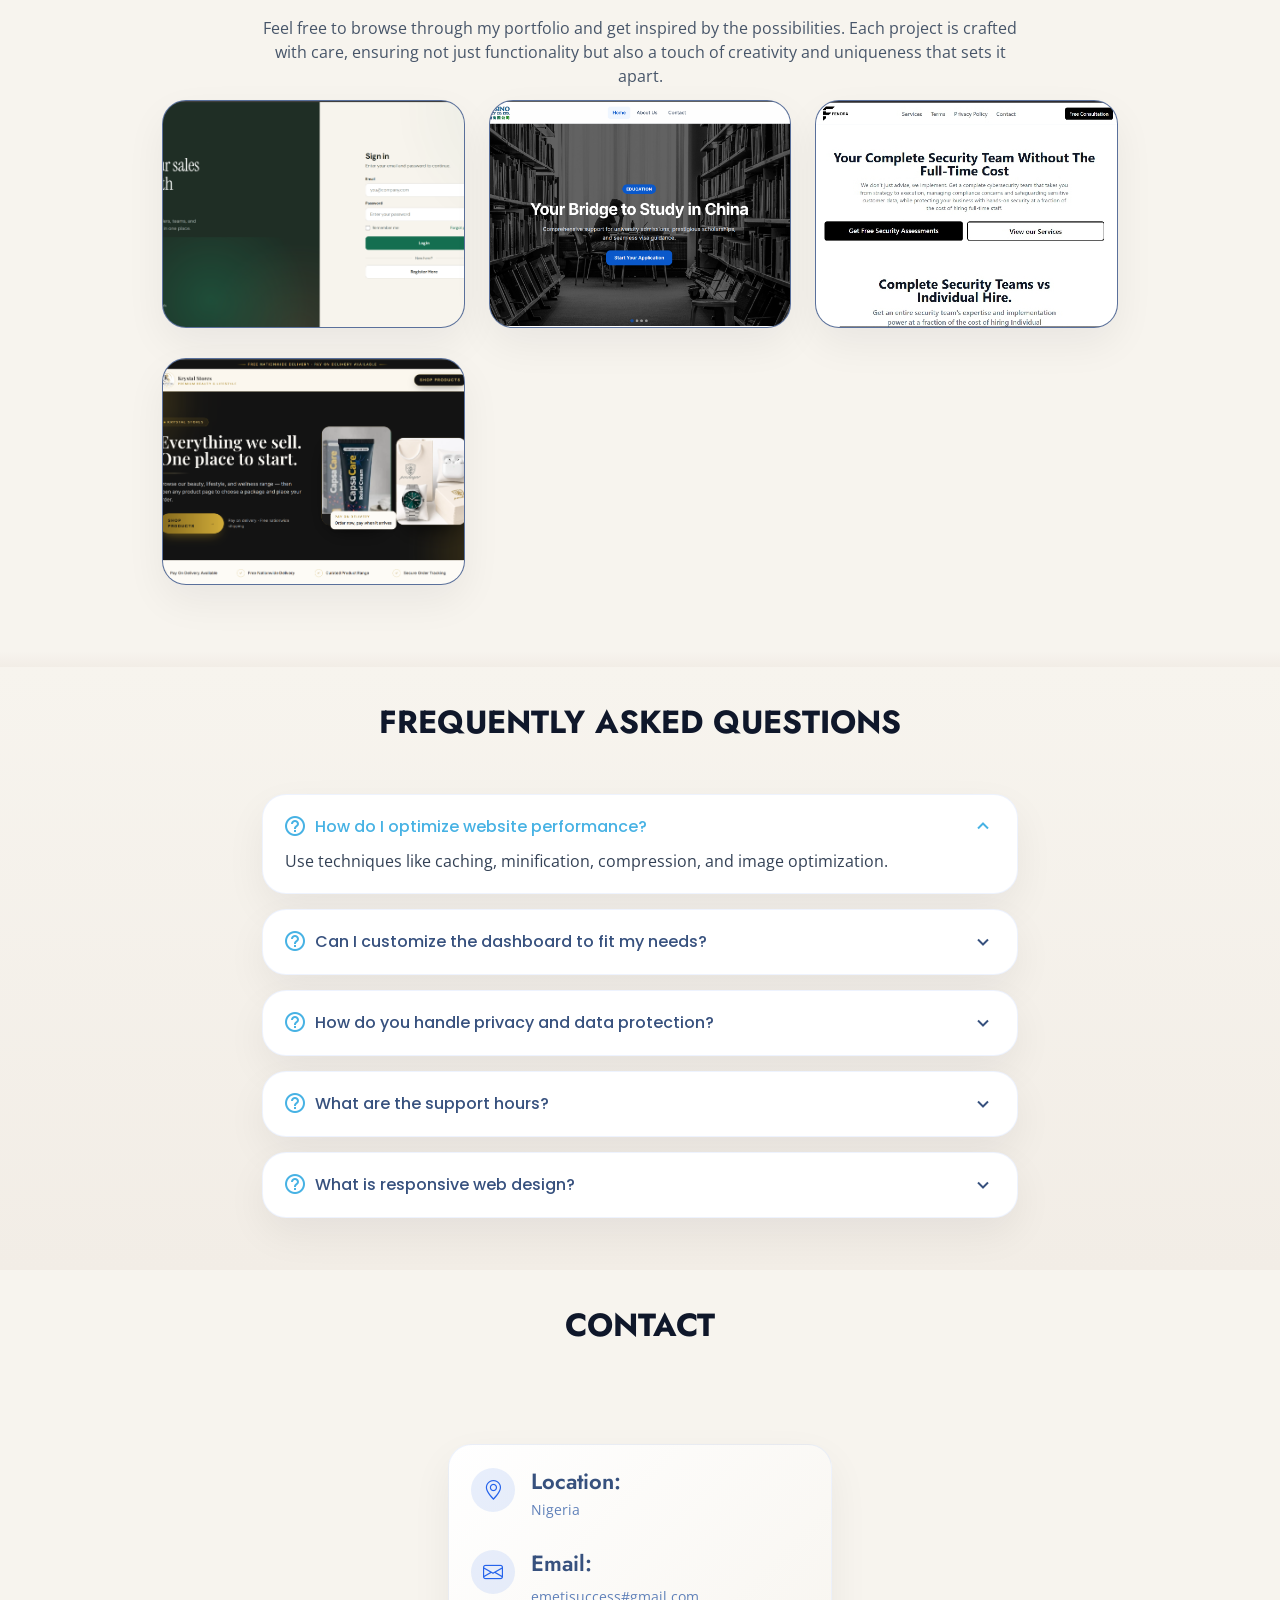
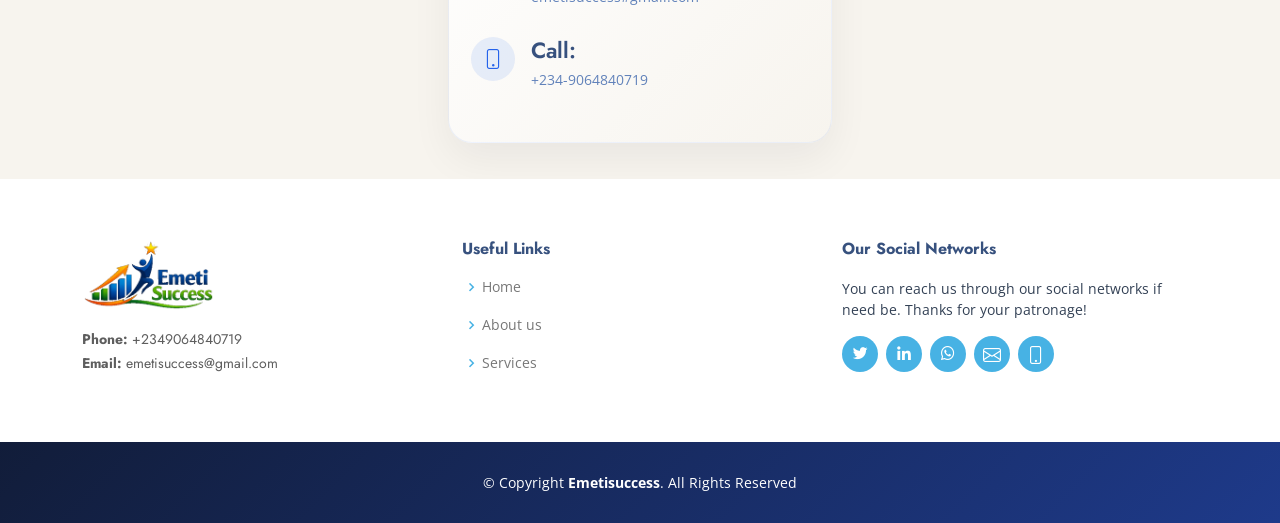
==== commit a3e00d0b: "tray panel fix commit" ====
--- a/index.html
+++ b/index.html
@@ -42,7 +42,112 @@
     <link href="assets/vendor/swiper/swiper-bundle.min.css" rel="stylesheet" />
 
     <!-- Template Main CSS File -->
-    <link href="assets/css/style.css" rel="stylesheet" />
+    <link href="assets/css/style.css?v=20260811" rel="stylesheet" />
+    <style>
+      /* Mobile menu is self-contained so header/Bootstrap cannot clip it */
+      .site-nav {
+        display: flex;
+        align-items: center;
+      }
+      .mobile-nav-toggle {
+        display: none;
+        border: 0;
+        background: transparent;
+        padding: 4px;
+        color: #0f172a;
+        font-size: 28px;
+        line-height: 0;
+        cursor: pointer;
+      }
+      #mobile-nav-panel {
+        display: none;
+      }
+      @media (max-width: 991px) {
+        #navbar.site-nav > ul {
+          display: none !important;
+        }
+        .mobile-nav-toggle {
+          display: block !important;
+        }
+        body.mobile-nav-active {
+          overflow: hidden;
+        }
+        #header {
+          z-index: 10060;
+        }
+        body.mobile-nav-active #mobile-nav-panel {
+          display: block !important;
+          position: fixed !important;
+          top: 0 !important;
+          left: 0 !important;
+          width: 100% !important;
+          height: 100% !important;
+          z-index: 10050 !important;
+          background: transparent !important;
+          padding: 0 !important;
+          overflow: hidden !important;
+          box-sizing: border-box !important;
+        }
+        body.mobile-nav-active #mobile-nav-panel::before {
+          content: "" !important;
+          position: absolute !important;
+          inset: 0 !important;
+          background: rgba(15, 23, 42, 0.58) !important;
+        }
+        #mobile-nav-panel ul {
+          display: block !important;
+          position: absolute !important;
+          top: 0 !important;
+          right: 0 !important;
+          bottom: 0 !important;
+          left: auto !important;
+          z-index: 1 !important;
+          list-style: none !important;
+          margin: 0 !important;
+          padding: 88px 0 24px !important;
+          background: #0f172a !important;
+          border-radius: 0 !important;
+          width: min(320px, 86vw) !important;
+          max-width: 320px !important;
+          height: 100% !important;
+          transform: translateX(100%) !important;
+          transition: transform 0.3s ease-in-out !important;
+          overflow-y: auto !important;
+          box-shadow: -18px 0 40px rgba(15, 23, 42, 0.3) !important;
+        }
+        body.mobile-nav-active #mobile-nav-panel ul {
+          transform: translateX(0) !important;
+        }
+        #mobile-nav-panel li {
+          display: block !important;
+          width: 100% !important;
+        }
+        #mobile-nav-panel a {
+          display: block !important;
+          padding: 14px 20px !important;
+          color: #fff !important;
+          font-size: 16px !important;
+          font-weight: 600 !important;
+          text-decoration: none !important;
+        }
+        #mobile-nav-panel a.active,
+        #mobile-nav-panel a:hover {
+          color: #93c5fd !important;
+        }
+        #mobile-nav-panel .getstarted {
+          margin: 8px 20px 16px !important;
+          border: 2px solid #93c5fd !important;
+          border-radius: 999px !important;
+          text-align: center !important;
+        }
+      }
+      @media (min-width: 992px) {
+        .mobile-nav-toggle,
+        #mobile-nav-panel {
+          display: none !important;
+        }
+      }
+    </style>
   </head>
 
   <body>
@@ -53,7 +158,7 @@
           ><img src="assets/img/logo.png" alt="Emetisuccess" class="img-fluid"
         /></a>
 
-        <nav id="navbar" class="navbar">
+        <nav id="navbar" class="site-nav">
           <ul>
             <li><a class="nav-link scrollto active" href="#hero">Home</a></li>
             <li><a class="nav-link scrollto" href="#about">About</a></li>
@@ -66,11 +171,50 @@
               <a class="getstarted scrollto" href="#about">Get Started</a>
             </li>
           </ul>
-          <i class="bi bi-list mobile-nav-toggle"></i>
+          <button
+            type="button"
+            class="mobile-nav-toggle"
+            aria-label="Toggle navigation"
+            aria-expanded="false"
+          >
+            <i class="bi bi-list" aria-hidden="true"></i>
+          </button>
         </nav>
-        <!-- .navbar -->
       </div>
     </header>
+    <nav id="mobile-nav-panel" aria-label="Mobile">
+      <ul>
+        <li><a href="#hero">Home</a></li>
+        <li><a href="#about">About</a></li>
+        <li><a href="#services">Services</a></li>
+        <li><a href="#portfolio">Portfolio</a></li>
+        <li><a href="#contact">Contact</a></li>
+        <li><a class="getstarted" href="#about">Get Started</a></li>
+      </ul>
+    </nav>
+    <script>
+      (function () {
+        var toggle = document.querySelector(".mobile-nav-toggle");
+        var panel = document.getElementById("mobile-nav-panel");
+        if (!toggle || !panel) return;
+        var icon = toggle.querySelector("i");
+        function setOpen(open) {
+          document.body.classList.toggle("mobile-nav-active", open);
+          toggle.setAttribute("aria-expanded", open ? "true" : "false");
+          if (icon) {
+            icon.className = open ? "bi bi-x" : "bi bi-list";
+          }
+        }
+        toggle.addEventListener("click", function (e) {
+          e.preventDefault();
+          e.stopPropagation();
+          setOpen(!document.body.classList.contains("mobile-nav-active"));
+        });
+        panel.addEventListener("click", function (e) {
+          if (e.target === panel || e.target.closest("a")) setOpen(false);
+        });
+      })();
+    </script>
     <!-- End Header -->
 
     <!-- ======= Hero Section ======= -->
--- a/assets/css/style.css
+++ b/assets/css/style.css
@@ -109,7 +109,7 @@
 --------------------------------------------------------------*/
 #header {
   transition: all 0.5s;
-  z-index: 997;
+  z-index: 10060;
   padding: 15px 0;
 }
 
@@ -142,24 +142,35 @@
 /**
 * Desktop Navigation 
 */
-.navbar {
+.site-nav {
   padding: 0;
 }
 
-.navbar ul {
+.site-nav ul {
   margin: 0;
   padding: 0;
-  display: flex;
   list-style: none;
   align-items: center;
 }
 
-.navbar li {
+@media (min-width: 992px) {
+  .site-nav ul {
+    display: flex;
+  }
+}
+
+@media (max-width: 991px) {
+  #navbar.site-nav > ul {
+    display: none !important;
+  }
+}
+
+.site-nav li {
   position: relative;
 }
 
-.navbar a,
-.navbar a:focus {
+.site-nav a,
+.site-nav a:focus {
   display: flex;
   align-items: center;
   justify-content: space-between;
@@ -171,22 +182,22 @@
   transition: 0.3s;
 }
 
-.navbar a i,
-.navbar a:focus i {
+.site-nav a i,
+.site-nav a:focus i {
   font-size: 12px;
   line-height: 0;
   margin-left: 5px;
 }
 
-.navbar a:hover,
-.navbar .active,
-.navbar .active:focus,
-.navbar li:hover > a {
+.site-nav a:hover,
+.site-nav .active,
+.site-nav .active:focus,
+.site-nav li:hover > a {
   color: #47b2e4;
 }
 
-.navbar .getstarted,
-.navbar .getstarted:focus {
+.site-nav .getstarted,
+.site-nav .getstarted:focus {
   padding: 8px 20px;
   margin-left: 30px;
   border-radius: 50px;
@@ -196,13 +207,13 @@
   font-weight: 600;
 }
 
-.navbar .getstarted:hover,
-.navbar .getstarted:focus:hover {
+.site-nav .getstarted:hover,
+.site-nav .getstarted:focus:hover {
   color: #fff;
   background: #31a9e1;
 }
 
-.navbar .dropdown ul {
+.site-nav .dropdown ul {
   display: block;
   position: absolute;
   left: 14px;
@@ -218,11 +229,11 @@
   border-radius: 4px;
 }
 
-.navbar .dropdown ul li {
+.site-nav .dropdown ul li {
   min-width: 200px;
 }
 
-.navbar .dropdown ul a {
+.site-nav .dropdown ul a {
   padding: 10px 20px;
   font-size: 14px;
   text-transform: none;
@@ -230,29 +241,29 @@
   color: #0c3c53;
 }
 
-.navbar .dropdown ul a i {
+.site-nav .dropdown ul a i {
   font-size: 12px;
 }
 
-.navbar .dropdown ul a:hover,
-.navbar .dropdown ul .active:hover,
-.navbar .dropdown ul li:hover > a {
+.site-nav .dropdown ul a:hover,
+.site-nav .dropdown ul .active:hover,
+.site-nav .dropdown ul li:hover > a {
   color: #47b2e4;
 }
 
-.navbar .dropdown:hover > ul {
+.site-nav .dropdown:hover > ul {
   opacity: 1;
   top: 100%;
   visibility: visible;
 }
 
-.navbar .dropdown .dropdown ul {
+.site-nav .dropdown .dropdown ul {
   top: 0;
   left: calc(100% - 30px);
   visibility: hidden;
 }
 
-.navbar .dropdown .dropdown:hover > ul {
+.site-nav .dropdown .dropdown:hover > ul {
   opacity: 1;
   top: 0;
   left: 100%;
@@ -260,159 +271,13 @@
 }
 
 @media (max-width: 1366px) {
-  .navbar .dropdown .dropdown ul {
+  .site-nav .dropdown .dropdown ul {
     left: -90%;
   }
 
-  .navbar .dropdown .dropdown:hover > ul {
+  .site-nav .dropdown .dropdown:hover > ul {
     left: -100%;
   }
-}
-
-/**
-* Mobile Navigation 
-*/
-.mobile-nav-toggle {
-  color: #fff;
-  font-size: 28px;
-  cursor: pointer;
-  display: none;
-  line-height: 0;
-  transition: 0.5s;
-}
-
-.mobile-nav-toggle.bi-x {
-  color: #fff;
-}
-
-@media (max-width: 991px) {
-  .mobile-nav-toggle {
-    display: block;
-    z-index: 1000;
-    position: relative;
-  }
-
-  .navbar {
-    position: relative;
-  }
-
-  .navbar ul {
-    position: fixed;
-    top: 72px;
-    right: -280px;
-    bottom: 0;
-    left: auto;
-    width: 280px;
-    display: flex;
-    flex-direction: column;
-    background: rgba(40, 58, 90, 0.95);
-    padding: 20px 0;
-    z-index: 999;
-    transition: right 0.3s ease-in-out;
-    list-style: none;
-    margin: 0;
-    overflow-y: auto;
-  }
-
-  .navbar.navbar-mobile ul {
-    right: 0;
-  }
-
-  .navbar li {
-    display: block;
-  }
-}
-
-.navbar.navbar-mobile {
-  position: relative;
-}
-
-.navbar.navbar-mobile::before {
-  content: "";
-  position: fixed;
-  top: 72px;
-  left: 0;
-  right: 0;
-  bottom: 0;
-  background: rgba(0, 0, 0, 0.5);
-  z-index: 998;
-}
-
-@media (max-width: 991px) {
-  .navbar.navbar-mobile ul {
-    list-style: none;
-  }
-
-  .navbar.navbar-mobile ul li {
-    display: flex;
-  }
-}
-
-.navbar.navbar-mobile .mobile-nav-toggle {
-  position: relative;
-  z-index: 1001;
-}
-
-.navbar.navbar-mobile a,
-.navbar.navbar-mobile a:focus {
-  padding: 10px 20px;
-  font-size: 15px;
-  color: #fff;
-}
-
-.navbar.navbar-mobile a:hover,
-.navbar.navbar-mobile .active,
-.navbar.navbar-mobile li:hover > a {
-  color: #47b2e4;
-}
-
-.navbar.navbar-mobile .getstarted,
-.navbar.navbar-mobile .getstarted:focus {
-  margin: 15px 20px;
-  color: #fff;
-  border-color: #47b2e4;
-}
-
-.navbar.navbar-mobile .getstarted:hover,
-.navbar.navbar-mobile .getstarted:focus:hover {
-  background: #47b2e4;
-  color: #fff;
-}
-
-.navbar.navbar-mobile .dropdown ul {
-  position: static;
-  display: none;
-  margin: 10px 0;
-  padding: 10px 0;
-  z-index: 99;
-  opacity: 1;
-  visibility: visible;
-  background: rgba(0, 0, 0, 0.2);
-  box-shadow: none;
-}
-
-.navbar.navbar-mobile .dropdown ul li {
-  min-width: auto;
-}
-
-.navbar.navbar-mobile .dropdown ul a {
-  padding: 10px 20px;
-  color: #fff;
-}
-
-.navbar.navbar-mobile .dropdown ul a i {
-  font-size: 12px;
-}
-
-.navbar.navbar-mobile .dropdown ul a:hover,
-.navbar.navbar-mobile .dropdown ul .active:hover,
-.navbar.navbar-mobile .dropdown ul li:hover > a {
-  color: #47b2e4;
-}
-
-.navbar.navbar-mobile .dropdown > .dropdown-active {
-  display: block;
-  visibility: visible !important;
 }
 
 /*--------------------------------------------------------------
@@ -1960,9 +1825,9 @@
 
 #header {
   padding: 12px 0;
-  background: rgba(255, 255, 255, 0.82);
-  backdrop-filter: blur(12px);
+  background: rgba(255, 255, 255, 0.92);
   box-shadow: 0 10px 30px rgba(15, 23, 42, 0.08);
+  overflow: visible;
 }
 
 #header.header-scrolled,
@@ -1970,8 +1835,8 @@
   background: rgba(255, 255, 255, 0.95);
 }
 
-#header .navbar a,
-#header .navbar a:focus,
+#header .site-nav a,
+#header .site-nav a:focus,
 .mobile-nav-toggle {
   color: var(--primary-dark);
 }
@@ -1986,14 +1851,14 @@
   width: auto;
 }
 
-.navbar .getstarted,
-.navbar .getstarted:focus {
+.site-nav .getstarted,
+.site-nav .getstarted:focus {
   border-color: var(--primary);
   color: var(--primary);
 }
 
-.navbar .getstarted:hover,
-.navbar .getstarted:focus:hover {
+.site-nav .getstarted:hover,
+.site-nav .getstarted:focus:hover {
   background: var(--primary);
   color: #fff;
 }
